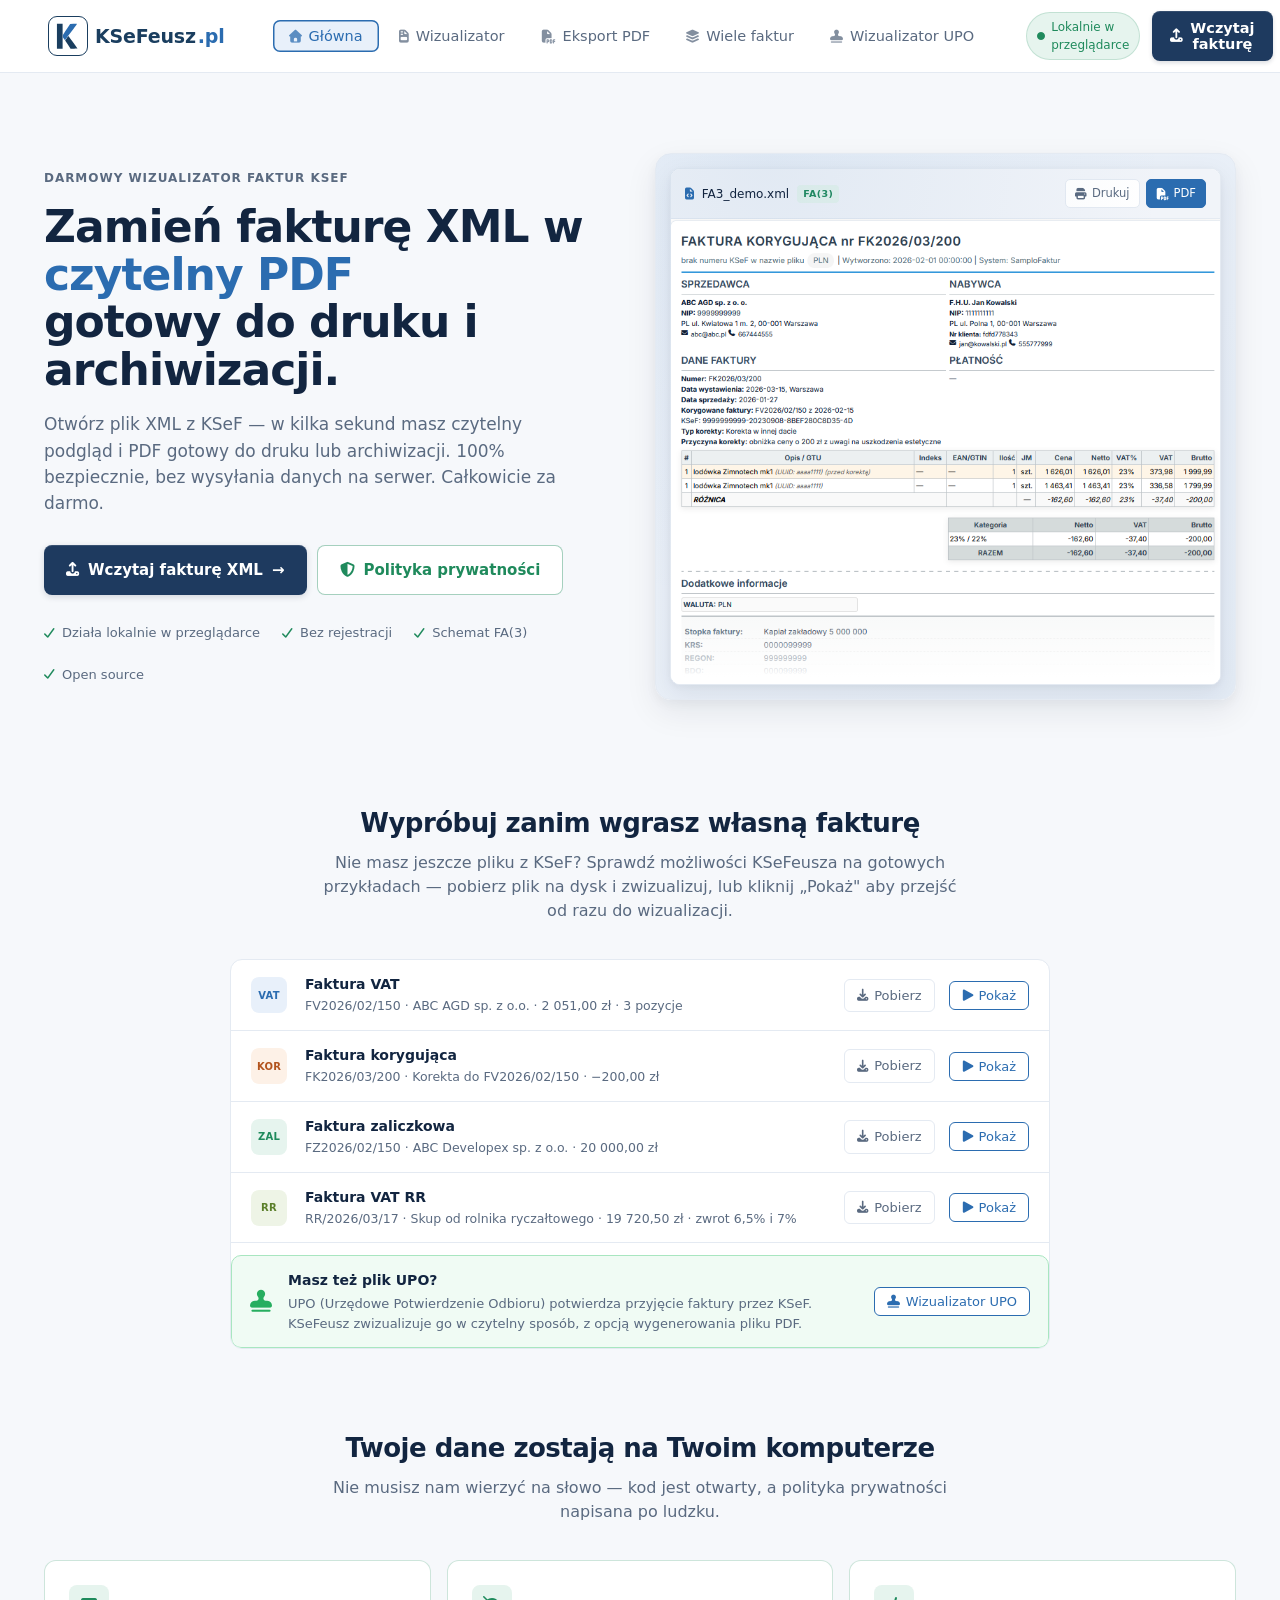
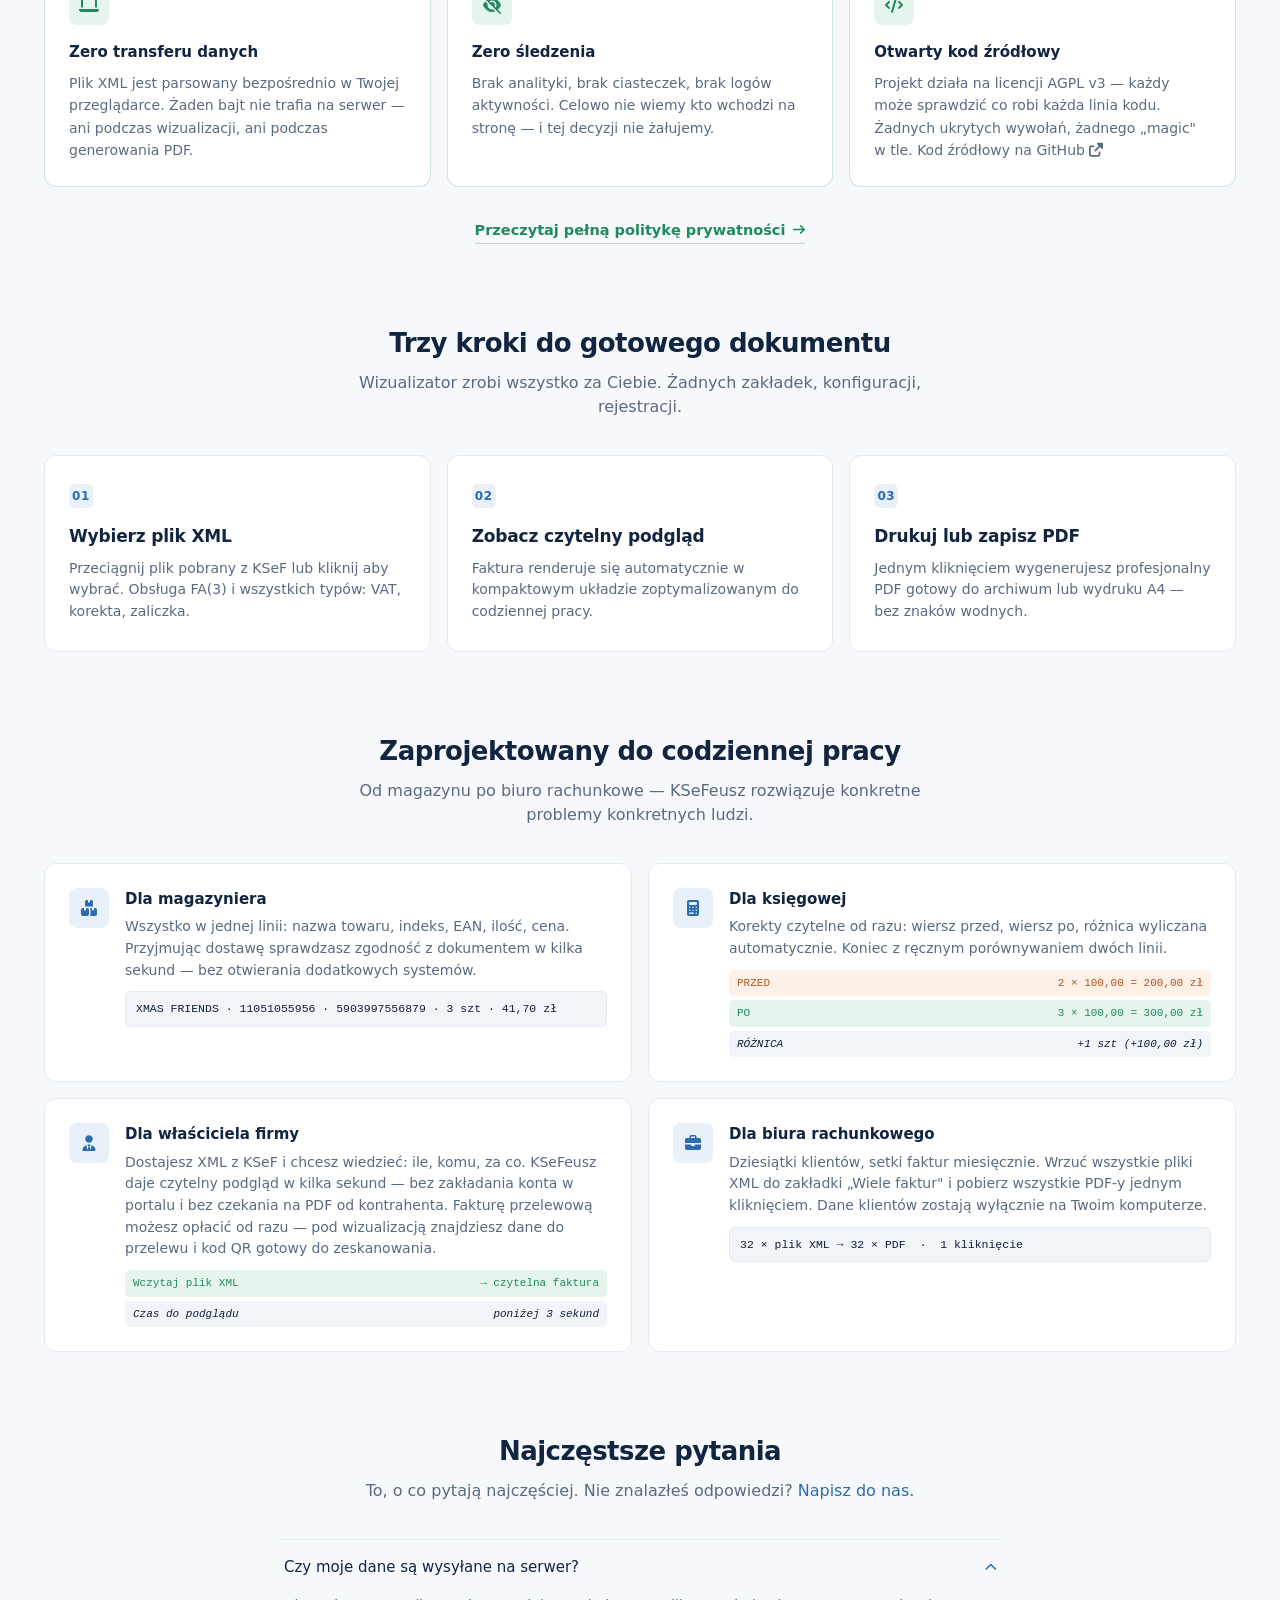
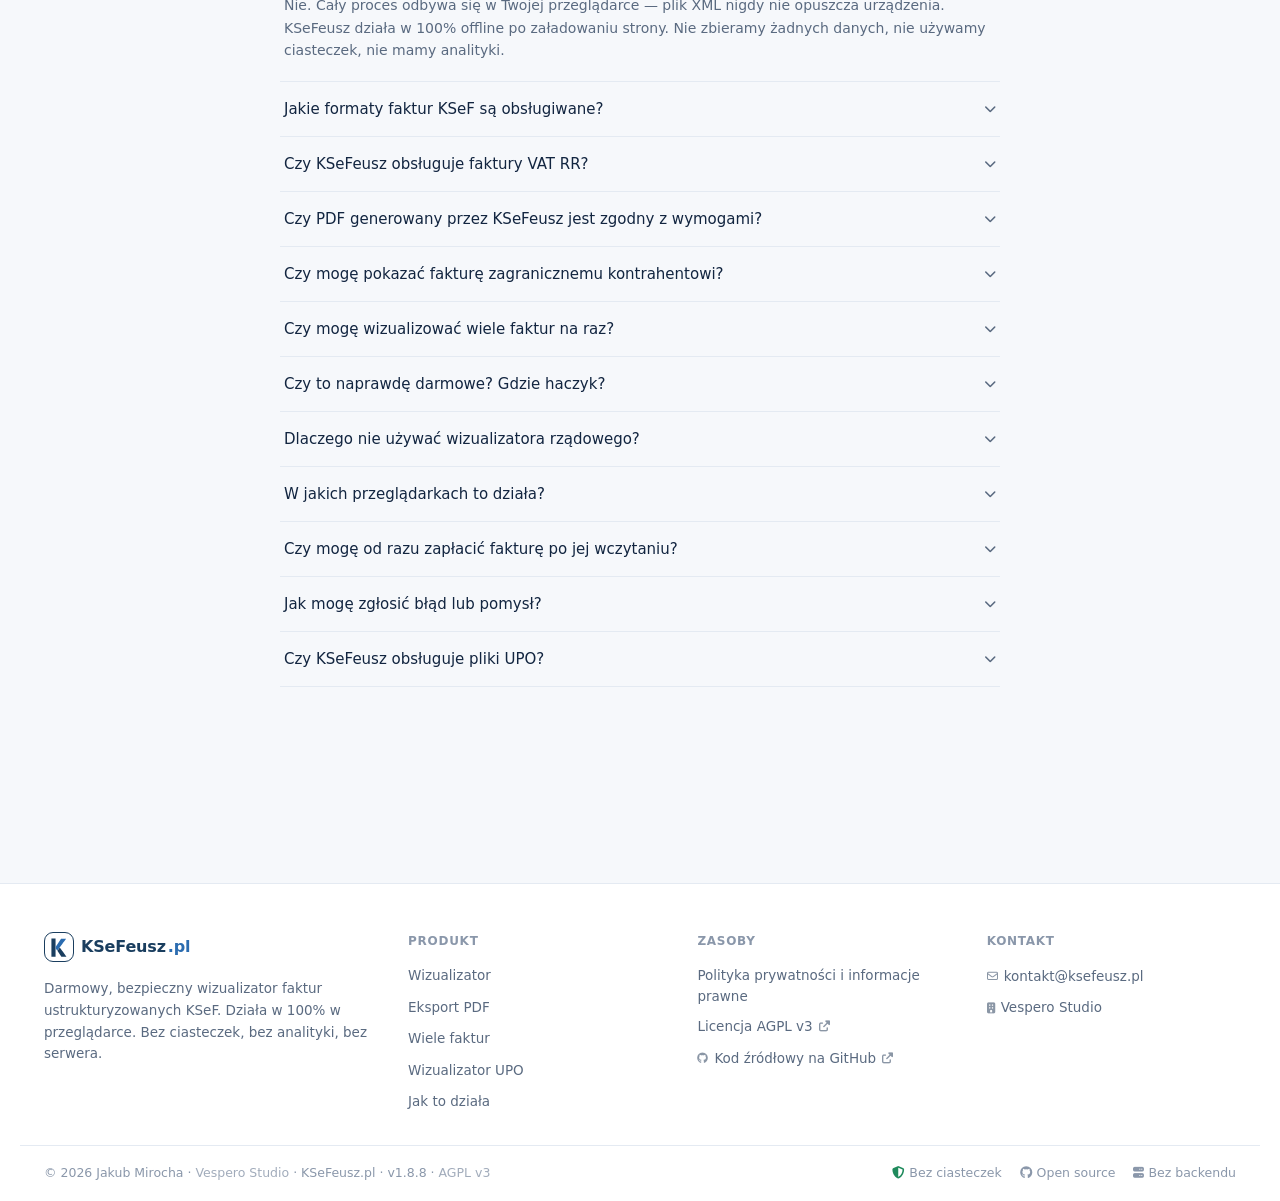
==== index.html @ c0a5ce15 "Wersja 1.9, etap 1 — skrypty z index.html i privacy.html w plikach .js Blok <script> z dołu index.ht" ====
﻿<!DOCTYPE html>
<html lang="pl">
<head>
<meta charset="UTF-8">
<title>KSeFeusz.pl — darmowy wizualizator faktur KSeF</title>
<meta name="description" content="Darmowy wizualizator faktur ustrukturyzowanych KSeF (FA(3) i faktury VAT RR, XML). Wczytaj plik XML — otrzymasz czytelny podgląd faktury i możliwość eksportu do PDF. Działa w przeglądarce, bez rejestracji, bez serwera. Plik XML nie opuszcza Twojego komputera.">
<meta name="keywords" content="KSeF, faktura ustrukturyzowana, wizualizator KSeF, FA(3), XML do PDF, podgląd faktury KSeF, faktura korygująca, darmowy, online, bez rejestracji">
<meta name="viewport" content="width=device-width, initial-scale=1.0">
<link rel="canonical" href="https://ksefeusz.pl/">
<link rel="icon" type="image/png" href="favicon_new.png">

<!-- Open Graph / Social Media -->
<meta property="og:type" content="website">
<meta property="og:url" content="https://ksefeusz.pl/">
<meta property="og:title" content="KSeFeusz.pl — darmowy wizualizator faktur KSeF">
<meta property="og:description" content="Darmowy wizualizator faktur ustrukturyzowanych KSeF (FA(3), XML). Podgląd faktury i eksport do PDF — lokalnie w przeglądarce, bez rejestracji, bez serwera.">
<meta property="og:image" content="https://ksefeusz.pl/assets/preview.png">
<meta property="og:locale" content="pl_PL">
<meta name="twitter:card" content="summary_large_image">
<meta name="twitter:title" content="KSeFeusz.pl — darmowy wizualizator faktur KSeF">
<meta name="twitter:description" content="Darmowy wizualizator faktur ustrukturyzowanych KSeF (FA(3), XML). Podgląd faktury i eksport do PDF — lokalnie w przeglądarce, bez rejestracji, bez serwera.">
<meta name="twitter:image" content="https://ksefeusz.pl/assets/preview.png">

<link rel="stylesheet" href="css/lib/font-awesome.min.css">
<link rel="stylesheet" href="css/style.css?v=1.8.8">
<link rel="stylesheet" href="css/invoice.css?v=1.8.8">


<!-- Małe biblioteki potrzebne od razu -->
<script src="js/lib/qrcode.min.js"></script>
<script src="js/lib/crypto-js.min.js"></script>
</head>

<body>

<!-- ===== NAV ===== -->
<header class="nav">
  <div class="nav-inner">
    <a href="#" class="brand" onclick="event.preventDefault();switchTab('info')" >
      <div class="brand-logo">
        <svg width="26" height="28" viewBox="0 0 188 201">
          <g transform="translate(0,201) scale(0.1,-0.1)">
            <path fill="#1A3E5F" d="M140 990 l0 -900 205 0 205 0 0 900 0 900 -205 0 -205 0 0 -900z"/>
            <path fill="#2B6CB0" d="M1335 1882 l-240 -3 -217 -327 c-340 -513 -308 -456 -308 -556 l0 -85 72 -106 c57 -85 73 -104 83 -93 7 7 66 85 131 172 66 88 135 180 154 206 320 425 581 783 574 788 -5 4 -117 6 -249 4z"/>
            <path fill="#1A3E5F" d="M849 839 l-117 -160 197 -294 196 -294 253 -1 c138 0 252 2 252 4 0 8 -650 901 -658 903 -4 1 -59 -70 -123 -158z"/>
          </g>
        </svg>
      </div>
      <span class="brand-name"><b style="color:#1A3E5F">KSeFeusz</b><b style="color:#2B6CB0">.pl</b></span>
    </a>
    <nav class="nav-links">
      <button class="tab nav-link active" data-tab="info" onclick="switchTab('info')">
        <i class="fas fa-home"></i> Główna
      </button>
      <button class="tab nav-link" data-tab="faktura" onclick="switchTab('faktura')">
        <i class="fas fa-file-invoice"></i> Wizualizator
      </button>
      <button class="tab nav-link" data-tab="pdf" onclick="switchTab('pdf')">
        <i class="fas fa-file-pdf"></i> Eksport PDF
      </button>
      <button class="tab nav-link" data-tab="batch" onclick="switchTab('batch')">
        <i class="fas fa-layer-group"></i> Wiele faktur
      </button>
      <button class="tab nav-link" data-tab="upo" onclick="switchTab('upo')">
        <i class="fas fa-stamp"></i> Wizualizator UPO
      </button>
    </nav>
    <div class="nav-right">
      <span class="nav-pill" title="Dane nie opuszczają przeglądarki">
        <i class="fas fa-circle"></i>
        Lokalnie w przeglądarce
      </span>
      <button class="btn-primary" onclick="switchTab('faktura')">
        <i class="fas fa-upload"></i>
        Wczytaj fakturę
      </button>
      <button class="hamburger" id="hamburger" onclick="toggleHamburger()" aria-label="Menu" aria-expanded="false" aria-controls="navMobile">
        <span></span><span></span><span></span>
      </button>
    </div>
  </div>
  <div class="nav-mobile" id="navMobile" role="navigation" aria-label="Nawigacja mobilna">
    <button type="button" class="nav-mobile-item" data-tab="info" onclick="switchTab('info');closeHamburger()">
      <i class="fas fa-home"></i> Główna
    </button>
    <button type="button" class="nav-mobile-item" data-tab="pdf" onclick="switchTab('pdf');closeHamburger()">
      <i class="fas fa-file-pdf"></i> Eksport PDF
      <span class="nav-mobile-badge">MOBILE</span>
    </button>
    <button type="button" class="nav-mobile-item" data-tab="faktura" onclick="switchTab('faktura');closeHamburger()">
      <i class="fas fa-file-invoice"></i> Wizualizator HTML
    </button>
    <button type="button" class="nav-mobile-item" data-tab="batch" onclick="switchTab('batch');closeHamburger()">
      <i class="fas fa-layer-group"></i> Wiele faktur
    </button>
    <button type="button" class="nav-mobile-item" data-tab="upo" onclick="switchTab('upo');closeHamburger()">
      <i class="fas fa-stamp"></i> Wizualizator UPO
    </button>
    <div class="nav-mobile-sep"></div>
    <div class="nav-mobile-cta">
      <button type="button" class="btn-primary" onclick="switchTab('faktura');closeHamburger()">
        <i class="fas fa-upload"></i> Wczytaj fakturę
      </button>
    </div>
  </div>
</header>


<!-- ===== PANEL: GŁÓWNA ===== -->
<div id="panel-info" class="panel active">

  <!-- HERO -->
  <section class="hero">
    <div>
      <div class="eyebrow">Darmowy wizualizator faktur KSeF</div>
      <h1>Zamień fakturę XML w <br><span class="accent-word">czytelny PDF</span><br>gotowy do druku i archiwizacji.</h1>
      <p class="hero-lede">Otwórz plik XML z KSeF — w kilka sekund masz czytelny podgląd i PDF gotowy do druku lub archiwizacji. 100% bezpiecznie, bez wysyłania danych na serwer. Całkowicie za darmo.</p>
      <div class="hero-ctas">
        <button class="btn-hero-primary hero-btn-desktop" onclick="switchTab('faktura')">
          <i class="fas fa-upload"></i>
          Wczytaj fakturę XML
          <span class="arrow">→</span>
        </button>
        <button class="btn-hero-primary hero-btn-mobile" onclick="switchTab('pdf')">
          <i class="fas fa-file-pdf"></i>
          Generuj PDF z faktury
          <span class="arrow">→</span>
        </button>
        <a href="privacy.html" class="btn-hero-secondary privacy">
          <i class="fas fa-shield-alt"></i>
          Polityka prywatności
        </a>
      </div>
      <div class="trust-row">
        <span><i class="fas fa-check"></i> Działa lokalnie w przeglądarce</span>
        <span><i class="fas fa-check"></i> Bez rejestracji</span>
        <span><i class="fas fa-check"></i> Schemat FA(3)</span>
        <span><i class="fas fa-check"></i> Open source</span>
      </div>
    </div>

    <div class="hero-mockup">
      <div class="tool-preview">
        <div class="tool-preview-head">
          <div class="tool-preview-file">
            <i class="fas fa-file-code" style="color:var(--accent)"></i>
            <span>FA3_demo.xml</span>
            <span class="tool-preview-pill">FA(3)</span>
          </div>
          <div class="tool-preview-actions">
            <span class="tool-preview-btn"><i class="fas fa-print"></i> Drukuj</span>
            <span class="tool-preview-btn primary"><i class="fas fa-file-pdf"></i> PDF</span>
          </div>
        </div>
        <div class="tool-preview-frame-wrap">
          <img src="assets/preview.png" alt="Przykładowa faktura KSeF wyrenderowana przez KSeFeusz" class="tool-preview-img">
          <div class="tool-preview-fade"></div>
        </div>
      </div>
    </div>
  </section>

  <!-- Sekcje strony głównej -->
  <main class="main" style="padding-top: 0;">

    <!-- Przykłady -->
    <div class="page-section page-section-sm">
      <h2 class="section-title">Wypróbuj zanim wgrasz własną fakturę</h2>
      <p class="section-desc">Nie masz jeszcze pliku z KSeF? Sprawdź możliwości KSeFeusza na gotowych przykładach — pobierz plik na dysk i zwizualizuj, lub kliknij „Pokaż" aby przejść od razu do wizualizacji.</p>
    </div>
    <div class="samples-block">
      <div class="sample-row">
        <div class="sample-badge vat">VAT</div>
        <div class="sample-row-info">
          <h5>Faktura VAT</h5>
          <p>FV2026/02/150 · ABC AGD sp. z o.o. · 2 051,00 zł · 3 pozycje</p>
        </div>
        <a href="samples/FA3_faktura_vat.xml" download class="sample-row-btn ghost"><i class="fas fa-download"></i> Pobierz</a>
        <button class="sample-row-btn primary" onclick="loadSampleFile('samples/FA3_faktura_vat.xml', 'FA3_faktura_vat')"><i class="fas fa-play"></i> Pokaż</button>
      </div>
      <div class="sample-row">
        <div class="sample-badge kor">KOR</div>
        <div class="sample-row-info">
          <h5>Faktura korygująca</h5>
          <p>FK2026/03/200 · Korekta do FV2026/02/150 · −200,00 zł</p>
        </div>
        <a href="samples/FA3_faktura_korekta.xml" download class="sample-row-btn ghost"><i class="fas fa-download"></i> Pobierz</a>
        <button class="sample-row-btn primary" onclick="loadSampleFile('samples/FA3_faktura_korekta.xml', 'FA3_faktura_korekta')"><i class="fas fa-play"></i> Pokaż</button>
      </div>
      <div class="sample-row">
        <div class="sample-badge zal">ZAL</div>
        <div class="sample-row-info">
          <h5>Faktura zaliczkowa</h5>
          <p>FZ2026/02/150 · ABC Developex sp. z o.o. · 20 000,00 zł</p>
        </div>
        <a href="samples/FA3_faktura_zaliczkowa.xml" download class="sample-row-btn ghost"><i class="fas fa-download"></i> Pobierz</a>
        <button class="sample-row-btn primary" onclick="loadSampleFile('samples/FA3_faktura_zaliczkowa.xml', 'FA3_faktura_zaliczkowa')"><i class="fas fa-play"></i> Pokaż</button>
      </div>
      <div class="sample-row">
        <div class="sample-badge rr">RR</div>
        <div class="sample-row-info">
          <h5>Faktura VAT RR</h5>
          <p>RR/2026/03/17 · Skup od rolnika ryczałtowego · 19 720,50 zł · zwrot 6,5% i 7%</p>
        </div>
        <a href="samples/FA_RR_przyklad.xml" download class="sample-row-btn ghost"><i class="fas fa-download"></i> Pobierz</a>
        <button class="sample-row-btn primary" onclick="loadSampleFile('samples/FA_RR_przyklad.xml', 'FA_RR_przyklad')"><i class="fas fa-play"></i> Pokaż</button>
      </div>
      <div class="samples-upo-promo">
        <div class="samples-upo-icon"><i class="fas fa-stamp"></i></div>
        <div class="samples-upo-text">
          <h5>Masz też plik UPO?</h5>
          <p>UPO (Urzędowe Potwierdzenie Odbioru) potwierdza przyjęcie faktury przez KSeF. KSeFeusz zwizualizuje go w czytelny sposób, z opcją wygenerowania pliku PDF.</p>
        </div>
        <button class="sample-row-btn primary" onclick="switchTab('upo')"><i class="fas fa-stamp"></i> Wizualizator UPO</button>
      </div>
    </div>

    <!-- Bezpieczeństwo i prywatność -->
    <div class="page-section">
      <h2 class="section-title">Twoje dane zostają na Twoim komputerze</h2>
      <p class="section-desc">Nie musisz nam wierzyć na słowo — kod jest otwarty, a polityka prywatności napisana po ludzku.</p>
      <div class="privacy-grid">
        <div class="privacy-card">
          <div class="privacy-card-icon"><i class="fas fa-laptop"></i></div>
          <h4>Zero transferu danych</h4>
          <p>Plik XML jest parsowany bezpośrednio w Twojej przeglądarce. Żaden bajt nie trafia na serwer — ani podczas wizualizacji, ani podczas generowania PDF.</p>
        </div>
        <div class="privacy-card">
          <div class="privacy-card-icon"><i class="fas fa-eye-slash"></i></div>
          <h4>Zero śledzenia</h4>
          <p>Brak analityki, brak ciasteczek, brak logów aktywności. Celowo nie wiemy kto wchodzi na stronę — i tej decyzji nie żałujemy.</p>
        </div>
        <div class="privacy-card">
          <div class="privacy-card-icon"><i class="fas fa-code"></i></div>
          <h4>Otwarty kod źródłowy</h4>
          <p>Projekt działa na licencji AGPL v3 — każdy może sprawdzić co robi każda linia kodu. Żadnych ukrytych wywołań, żadnego „magic" w tle. <a href="https://github.com/jakubmirocha-cpu/ksefeusz.pl" target="_blank" rel="noopener">Kod źródłowy na GitHub <i class="fas fa-external-link-alt"></i></a></p>
        </div>
      </div>
      <div class="privacy-cta">
        <a href="privacy.html">Przeczytaj pełną politykę prywatności <i class="fas fa-arrow-right"></i></a>
      </div>
    </div>

    <!-- Jak to działa -->
    <div class="page-section" id="sekcja-jak">
      <h2 class="section-title">Trzy kroki do gotowego dokumentu</h2>
      <p class="section-desc">Wizualizator zrobi wszystko za Ciebie. Żadnych zakładek, konfiguracji, rejestracji.</p>
      <div class="how-grid">
        <div class="how-card">
          <div class="how-step"><span class="how-step-num">01</span></div>
          <h4>Wybierz plik XML</h4>
          <p>Przeciągnij plik pobrany z KSeF lub kliknij aby wybrać. Obsługa FA(3) i wszystkich typów: VAT, korekta, zaliczka.</p>
        </div>
        <div class="how-card">
          <div class="how-step"><span class="how-step-num">02</span></div>
          <h4>Zobacz czytelny podgląd</h4>
          <p>Faktura renderuje się automatycznie w kompaktowym układzie zoptymalizowanym do codziennej pracy.</p>
        </div>
        <div class="how-card">
          <div class="how-step"><span class="how-step-num">03</span></div>
          <h4>Drukuj lub zapisz PDF</h4>
          <p>Jednym kliknięciem wygenerujesz profesjonalny PDF gotowy do archiwum lub wydruku A4 — bez znaków wodnych.</p>
        </div>
      </div>
    </div>

    <!-- Dla kogo -->
    <div class="page-section">
      <h2 class="section-title">Zaprojektowany do codziennej pracy</h2>
      <p class="section-desc">Od magazynu po biuro rachunkowe — KSeFeusz rozwiązuje konkretne problemy konkretnych ludzi.</p>
      <div class="benefits-grid">
        <div class="benefit-card">
          <div class="benefit-card-icon"><i class="fas fa-boxes"></i></div>
          <div>
            <h4>Dla magazyniera</h4>
            <p>Wszystko w jednej linii: nazwa towaru, indeks, EAN, ilość, cena. Przyjmując dostawę sprawdzasz zgodność z dokumentem w kilka sekund — bez otwierania dodatkowych systemów.</p>
            <div class="benefit-sample">XMAS FRIENDS · 11051055956 · 5903997556879 · 3 szt · 41,70 zł</div>
          </div>
        </div>
        <div class="benefit-card">
          <div class="benefit-card-icon"><i class="fas fa-calculator"></i></div>
          <div>
            <h4>Dla księgowej</h4>
            <p>Korekty czytelne od razu: wiersz przed, wiersz po, różnica wyliczana automatycznie. Koniec z ręcznym porównywaniem dwóch linii.</p>
            <div class="benefit-rows">
              <div class="benefit-row before"><span>PRZED</span><span>2 × 100,00 = 200,00 zł</span></div>
              <div class="benefit-row after"><span>PO</span><span>3 × 100,00 = 300,00 zł</span></div>
              <div class="benefit-row diff"><span>RÓŻNICA</span><span>+1 szt (+100,00 zł)</span></div>
            </div>
          </div>
        </div>
        <div class="benefit-card">
          <div class="benefit-card-icon"><i class="fas fa-user-tie"></i></div>
          <div>
            <h4>Dla właściciela firmy</h4>
            <p>Dostajesz XML z KSeF i chcesz wiedzieć: ile, komu, za co. KSeFeusz daje czytelny podgląd w kilka sekund — bez zakładania konta w portalu i bez czekania na PDF od kontrahenta. Fakturę przelewową możesz opłacić od razu — pod wizualizacją znajdziesz dane do przelewu i kod QR gotowy do zeskanowania.</p>
            <div class="benefit-rows">
              <div class="benefit-row after"><span>Wczytaj plik XML</span><span>→ czytelna faktura</span></div>
              <div class="benefit-row diff"><span>Czas do podglądu</span><span>poniżej 3 sekund</span></div>
            </div>
          </div>
        </div>
        <div class="benefit-card">
          <div class="benefit-card-icon"><i class="fas fa-briefcase"></i></div>
          <div>
            <h4>Dla biura rachunkowego</h4>
            <p>Dziesiątki klientów, setki faktur miesięcznie. Wrzuć wszystkie pliki XML do zakładki „Wiele faktur" i pobierz wszystkie PDF-y jednym kliknięciem. Dane klientów zostają wyłącznie na Twoim komputerze.</p>
            <div class="benefit-sample">32 × plik XML → 32 × PDF &nbsp;·&nbsp; 1 kliknięcie</div>
          </div>
        </div>
      </div>
    </div>

    <!-- FAQ -->
    <div class="page-section" id="sekcja-faq">
      <h2 class="section-title">Najczęstsze pytania</h2>
      <p class="section-desc">To, o co pytają najczęściej. Nie znalazłeś odpowiedzi? <a href="mailto:kontakt@ksefeusz.pl" class="faq-contact-link">Napisz do nas.</a></p>
      <div class="faq-wrap">
        <div class="faq-item open">
          <button class="faq-q" onclick="toggleFaq(this)">
            <span>Czy moje dane są wysyłane na serwer?</span>
            <i class="fas fa-chevron-down faq-chev"></i>
          </button>
          <div class="faq-a">Nie. Cały proces odbywa się w Twojej przeglądarce — plik XML nigdy nie opuszcza urządzenia. KSeFeusz działa w 100% offline po załadowaniu strony. Nie zbieramy żadnych danych, nie używamy ciasteczek, nie mamy analityki.</div>
        </div>
        <div class="faq-item">
          <button class="faq-q" onclick="toggleFaq(this)">
            <span>Jakie formaty faktur KSeF są obsługiwane?</span>
            <i class="fas fa-chevron-down faq-chev"></i>
          </button>
          <div class="faq-a">Obsługujemy schemat FA(3) — aktualny wzór Ministerstwa Finansów — oraz FA_RR(1), czyli faktury VAT RR wystawiane rolnikom ryczałtowym. W FA(3) renderujemy wszystkie typy faktur: VAT, korygujące, zaliczkowe, końcowe, faktury do paragonu; faktury z załącznikami również. Typ dokumentu rozpoznajemy automatycznie po wczytaniu pliku — nie trzeba nic wybierać. Osobna zakładka obsługuje pliki UPO.</div>
        </div>
        <div class="faq-item">
          <button class="faq-q" onclick="toggleFaq(this)">
            <span>Czy KSeFeusz obsługuje faktury VAT RR?</span>
            <i class="fas fa-chevron-down faq-chev"></i>
          </button>
          <div class="faq-a">Tak. Faktura VAT RR dokumentuje skup produktów rolnych lub usług rolniczych od rolnika ryczałtowego. W odróżnieniu od zwykłej faktury wystawia ją <strong>nabywca</strong>, a nie sprzedawca — tak nakazuje art. 116 ustawy o VAT. Dlatego opis nagłówków jest zmieniony na następujący: „Sprzedawca (rolnik ryczałtowy)” i „Nabywca (wystawca faktury)”. Zryczałtowany zwrot podatku — w skrócie ZZP, 6,5% albo 7% — pokazujemy osobno przy każdej pozycji. Dane do przelewu prowadzą na rachunek rolnika, bo to on dostaje pieniądze. Faktury VAT RR wizualizujemy tylko po polsku.</div>
        </div>
        <div class="faq-item">
          <button class="faq-q" onclick="toggleFaq(this)">
            <span>Czy PDF generowany przez KSeFeusz jest zgodny z wymogami?</span>
            <i class="fas fa-chevron-down faq-chev"></i>
          </button>
          <div class="faq-a">PDF zawiera te same dane co oryginalny plik XML: dane sprzedawcy i nabywcy, numer faktury, daty, pozycje, podsumowanie VAT, numer KSeF, kod QR weryfikacyjny. Może służyć do podglądu i archiwizacji, jednak oficjalnym dokumentem w systemie KSeF pozostaje plik XML.</div>
        </div>
        <div class="faq-item">
          <button class="faq-q" onclick="toggleFaq(this)">
            <span>Czy mogę pokazać fakturę zagranicznemu kontrahentowi?</span>
            <i class="fas fa-chevron-down faq-chev"></i>
          </button>
          <div class="faq-a">Tak. Po wczytaniu faktury wybierz język w belce nad podglądem — do wyboru polski, angielski, niemiecki, francuski i ukraiński. Zmiana działa jednocześnie na podglądzie i na generowanym PDF-ie. Tłumaczeniu podlegają jedynie statyczne elementy szablonu dokumentu (etykiety, nagłówki sekcji, nazwy kolumn). Treść merytoryczna faktury — nazwy towarów i usług, adresy, opisy, przyczyna korekty — pozostaje w języku oryginalnym, bo to dane wystawcy, których wizualizator nie zmienia. Kwoty i daty również zachowują format z pliku XML.</div>
        </div>
        <div class="faq-item">
          <button class="faq-q" onclick="toggleFaq(this)">
            <span>Czy mogę wizualizować wiele faktur na raz?</span>
            <i class="fas fa-chevron-down faq-chev"></i>
          </button>
          <div class="faq-a">Tak. W zakładce „Wiele faktur" wrzucasz dowolną liczbę plików XML i generujesz wszystkie PDF-y jednym kliknięciem — także tutaj nic nie jest wysyłane na zewnątrz.</div>
        </div>
        <div class="faq-item">
          <button class="faq-q" onclick="toggleFaq(this)">
            <span>Czy to naprawdę darmowe? Gdzie haczyk?</span>
            <i class="fas fa-chevron-down faq-chev"></i>
          </button>
          <div class="faq-a">Nie ma haczyka. Projekt jest open source (licencja AGPL v3), rozwijany jako narzędzie pomocnicze. Nie wymagamy konta, nie mamy wersji płatnej, nie sprzedajemy danych (bo ich nie mamy).</div>
        </div>
        <div class="faq-item">
          <button class="faq-q" onclick="toggleFaq(this)">
            <span>Dlaczego nie używać wizualizatora rządowego?</span>
            <i class="fas fa-chevron-down faq-chev"></i>
          </button>
          <div class="faq-a">Możesz używać. KSeFeusz powstał, bo rządowy wzorzec jest rozwlekły przy większej liczbie pozycji i słabo drukuje się na A4. Stworzyliśmy własny, kompaktowy układ zoptymalizowany pod codzienną pracę.</div>
        </div>
        <div class="faq-item">
          <button class="faq-q" onclick="toggleFaq(this)">
            <span>W jakich przeglądarkach to działa?</span>
            <i class="fas fa-chevron-down faq-chev"></i>
          </button>
          <div class="faq-a">We wszystkich nowoczesnych przeglądarkach: Chrome, Firefox, Edge, Safari, Opera. Zalecamy aktualną wersję. Nie działamy na Internet Explorer — ale jeśli nadal z niego korzystasz, mamy nadzieję, że to przejściowy stan.</div>
        </div>
        <div class="faq-item">
          <button class="faq-q" onclick="toggleFaq(this)">
            <span>Czy mogę od razu zapłacić fakturę po jej wczytaniu?</span>
            <i class="fas fa-chevron-down faq-chev"></i>
          </button>
          <div class="faq-a">Tak. Dla faktur przelewowych pod wizualizacją pojawia się przycisk <strong>„Pokaż dane do przelewu"</strong>. Po kliknięciu rozwijają się gotowe dane: odbiorca, adres, NIP, numer rachunku, kwota i tytuł — każde pole z przyciskiem „Kopiuj". Obok wyświetla się kod QR zgodny ze standardem ZBP, który większość aplikacji bankowych odczytuje bezpośrednio (wystarczy zeskanować telefon).<br><br>Pod numerem rachunku znajdziesz też przycisk <strong>„Sprawdź białą listę"</strong> — weryfikuje on w czasie rzeczywistym, czy konto widnieje w rejestrze czynnych podatników VAT Ministerstwa Finansów. To szczególnie ważne przy płatnościach powyżej 15 000 zł: przelew na konto spoza białej listy może pozbawić Cię prawa do odliczenia VAT. Sekcja nie pojawi się gdy faktura jest już oznaczona jako opłacona lub kwota jest ujemna (korekty).</div>
        </div>
        <div class="faq-item">
          <button class="faq-q" onclick="toggleFaq(this)">
            <span>Jak mogę zgłosić błąd lub pomysł?</span>
            <i class="fas fa-chevron-down faq-chev"></i>
          </button>
          <div class="faq-a">Napisz na <a href="mailto:kontakt@ksefeusz.pl" class="faq-contact-link">kontakt@ksefeusz.pl</a>. Każdy e-mail czytamy osobiście. Wiele funkcji pojawiło się w aplikacji dzięki sugestiom użytkowników.</div>
        </div>
        <div class="faq-item">
          <button class="faq-q" onclick="toggleFaq(this)">
            <span>Czy KSeFeusz obsługuje pliki UPO?</span>
            <i class="fas fa-chevron-down faq-chev"></i>
          </button>
          <div class="faq-a">Tak. W zakładce „Wizualizator UPO" wczytasz plik XML z Urzędowym Potwierdzeniem Odbioru z systemu KSeF. Zobaczysz czytelny podgląd z listą potwierdzonych faktur — numerami KSeF, hashami i datami przesłania — oraz wygenerujesz PDF. Działa lokalnie w przeglądarce, bez wysyłania pliku na serwer.</div>
        </div>
      </div>
    </div>

  </main>
</div><!-- /panel-info -->


<!-- ===== PANEL: WIZUALIZATOR ===== -->
<div id="panel-faktura" class="panel">
  <main class="main">
    <div class="work-header">
      <div class="work-title-col">
        <div class="work-title">
          <span class="wt-icon"><i class="fas fa-file-invoice"></i></span>
          Wizualizator faktur
        </div>
        <div class="work-subtitle">Wczytaj plik XML aby zobaczyć czytelny podgląd i wygenerować PDF</div>
      </div>
    </div>

    <!-- Baner dla urządzeń mobilnych -->
    <div class="mobile-pdf-notice">
      <span class="mpn-icon"><i class="fas fa-mobile-alt"></i></span>
      <div class="mpn-text">Na urządzeniu mobilnym najwygodniej jest używać <strong>Eksportu PDF</strong> — plik PDF pobiera się automatycznie po wczytaniu faktury.</div>
      <button class="action-btn primary mpn-btn" onclick="switchTab('pdf')"><i class="fas fa-file-pdf"></i> Eksport PDF</button>
    </div>

    <!-- Obszar wgrywania pliku -->
    <div class="upload-area" onclick="document.getElementById('fileInput').click()">
      <i class="fas fa-folder-open" style="color:var(--accent);"></i>
      <h3>Wybierz plik faktury XML</h3>
      <p>Przeciągnij plik z KSeF lub kliknij aby wybrać</p>
      <p class="upload-hint">Plik XML pobierzesz z portalu <a href="https://www.podatki.gov.pl/ksef/" target="_blank" rel="noopener" onclick="event.stopPropagation()">podatki.gov.pl</a> → KSeF → Pobierz fakturę</p>
      <button class="upload-pill-btn" onclick="event.stopPropagation();document.getElementById('fileInput').click()">
        <i class="fas fa-upload"></i> Wybierz plik
      </button>
      <input type="file" id="fileInput" accept=".xml" style="display:none;">
    </div>

    <!-- Informacja o pliku (filebar) — ukryta domyślnie -->
    <div id="fileInfo" class="filebar" style="display:none;">
      <div class="filebar-name">
        <i class="fas fa-file-invoice" style="color:var(--accent)"></i>
        <span class="pill">FA(3)</span>
        <code id="currentFile"></code>
      </div>
      <div class="filebar-actions">

        <label class="view-toggle-label toggle-row" style="cursor:pointer;gap:8px;">
          <input type="checkbox" id="viewToggle" onchange="toggleViewMode(this.checked)" style="display:none;">
          <span class="view-toggle-track"><span class="view-toggle-thumb"></span></span>
          <span style="font-size:13px;color:var(--text);">Wszystkie sekcje</span>
        </label>
        <span class="view-toggle-info" tabindex="0">
          <i class="fas fa-info-circle" style="color:var(--text-faint);font-size:14px;"></i>
          <span class="view-toggle-tooltip">
            <strong>Widok uproszczony (domyślny)</strong><br>
            Ukrywa sekcje opcjonalne, które nie zawierają istotnych danych:<br>
            JST / GV gdy "nie", Adnotacje gdy wszystkie "nie",<br>
            Nowe środki transportu gdy "nie dotyczy",<br>
            Transakcja łańcuchowa gdy "nie".<br><br>
            Jeśli sekcja zawiera dane — zawsze jest widoczna.
          </span>
        </span>

        <span id="rowDetailsToggleGroup" style="display:none;align-items:center;gap:8px;">
          <label class="view-toggle-label toggle-row" style="cursor:pointer;gap:8px;">
            <input type="checkbox" id="rowDetailsToggle" onchange="toggleRowDetails(!this.checked)" style="display:none;">
            <span class="view-toggle-track"><span class="view-toggle-thumb"></span></span>
            <span style="font-size:13px;color:var(--text);">Ukryj dodatkowe info</span>
          </label>
          <span class="view-toggle-info" tabindex="0">
            <i class="fas fa-info-circle" style="color:var(--text-faint);font-size:14px;"></i>
            <span class="view-toggle-tooltip">
              <strong>Dodatkowe informacje dla wierszy</strong><br>
              Niektóre faktury zawierają rozbudowane dane przypisane do poszczególnych pozycji — np. kody projektów, opisy, daty.<br><br>
              Włącz przełącznik (świeci na niebiesko), aby ukryć tę sekcję i zmniejszyć objętość wydruku.
            </span>
          </span>
        </span>

        <span class="lang-group">
          <label for="invoiceLang" class="lang-label"><i class="fas fa-language"></i></label>
          <select id="invoiceLang" class="lang-select" onchange="changeInvoiceLang(this.value)" title="Język wizualizacji faktury">
            <option value="pl" selected>Polski</option>
            <option value="en">English</option>
            <option value="de">Deutsch</option>
            <option value="fr">Français</option>
            <option value="uk">Українська</option>
          </select>
          <span class="view-toggle-info" tabindex="0">
            <i class="fas fa-info-circle" style="color:var(--text-faint);font-size:14px;"></i>
            <span class="view-toggle-tooltip">
              <strong>Język wizualizacji</strong><br>
              Zmienia język podglądu na ekranie <strong>oraz</strong> generowanego PDF-a<br>
              — przydatne, gdy wysyłasz fakturę zagranicznemu kontrahentowi.<br><br>
              Tłumaczeniu podlegają jedynie statyczne elementy szablonu dokumentu (etykiety).<br>
              Treść merytoryczna faktury — nazwy towarów, adresy, opisy, przyczyna korekty —<br>
              pozostaje w języku oryginalnym. Kwoty i daty zachowują format z pliku XML.
            </span>
          </span>
        </span>

        <button class="action-btn" onclick="window.print()">
          <i class="fas fa-print"></i> Drukuj
        </button>
        <button class="action-btn primary" id="pdfBtn">
          <i class="fas fa-file-pdf"></i> PDF
        </button>
        <button class="action-btn danger-ghost" id="newInvoiceBtn" onclick="showUploadArea()" style="display:none;">
          <i class="fas fa-undo-alt"></i> Nowa faktura
        </button>

      </div>
    </div>

    <!-- Kontener na wyrenderowaną fakturę -->
    <div id="pages"></div>
  </main>
</div><!-- /panel-faktura -->


<!-- ===== PANEL: EKSPORT PDF ===== -->
<div id="panel-pdf" class="panel">
  <main class="main">
    <div class="work-header">
      <div class="work-title-col">
        <div class="work-title">
          <span class="wt-icon" style="background:var(--danger-soft);color:var(--danger);">
            <i class="fas fa-file-pdf"></i>
          </span>
          Szybki eksport PDF
        </div>
        <div class="work-subtitle">Wczytaj plik XML — PDF pobierze się automatycznie, bez pośredniego podglądu · Idealny gdy nie potrzebujesz wizualizacji</div>
      </div>
    </div>
    <!-- Język MUSI być wybrany przed wskazaniem pliku — PDF pobiera się natychmiast,
         bez pośredniego podglądu. Stąd osobny pasek nad kaflem, a nie ikonka w rogu. -->
    <div class="lang-bar">
      <i class="fas fa-language lang-bar-icon"></i>
      <label for="invoiceLangPdf" class="lang-bar-text">Język PDF-a:</label>
      <select id="invoiceLangPdf" class="lang-select" onchange="changeInvoiceLang(this.value)">
        <option value="pl" selected>Polski</option>
        <option value="en">English</option>
        <option value="de">Deutsch</option>
        <option value="fr">Français</option>
        <option value="uk">Українська</option>
      </select>
      <span class="lang-bar-hint">Wybierz przed wczytaniem pliku. Tłumaczone są etykiety szablonu — treść faktury zostaje w języku oryginału. Faktury VAT RR generują się zawsze po polsku.</span>
    </div>
    <div id="pdfUploadArea" class="upload-area" onclick="document.getElementById('fileInputPdf').click()">
      <i class="fas fa-file-pdf" style="color:var(--danger);"></i>
      <h3>Wybierz plik faktury</h3>
      <p>PDF zostanie wygenerowany i pobrany automatycznie</p>
      <button class="upload-pill-btn danger" onclick="event.stopPropagation();document.getElementById('fileInputPdf').click()">
        <i class="fas fa-upload"></i> Wybierz plik XML
      </button>
      <input type="file" id="fileInputPdf" accept=".xml" style="display:none;">
    </div>
    <div id="pdfStatus" style="display:none;text-align:center;padding:40px;">
      <p id="pdfStatusMsg" style="font-size:18px;color:var(--brand-ink);"></p>
    </div>
    <div id="pdfSampleReady" style="display:none;text-align:center;padding:40px 20px;">
      <i class="fas fa-file-invoice" style="font-size:44px;color:var(--accent);display:block;margin-bottom:18px;"></i>
      <p style="font-size:18px;font-weight:600;color:var(--brand-ink);margin-bottom:6px;">Faktura załadowana</p>
      <p id="pdfSampleFileName" style="font-size:13px;color:var(--text-muted);margin-bottom:28px;"></p>
      <button type="button" class="btn-hero-primary" onclick="downloadSamplePdf()" style="font-size:15px;padding:13px 26px;">
        <i class="fas fa-file-pdf"></i>
        Pobierz PDF
        <span class="arrow">→</span>
      </button>
    </div>
  </main>
</div><!-- /panel-pdf -->


<!-- ===== PANEL: WIELE FAKTUR ===== -->
<div id="panel-batch" class="panel">
  <main class="main">
    <div class="work-header">
      <div class="work-title-col">
        <div class="work-title">
          <span class="wt-icon"><i class="fas fa-layer-group"></i></span>
          Wiele faktur
        </div>
        <div class="work-subtitle">Wczytaj wiele plików XML i wygeneruj wszystkie PDF-y naraz</div>
      </div>
    </div>
    <!-- Język dotyczy wszystkich PDF-ów wygenerowanych z kolejki -->
    <div class="lang-bar">
      <i class="fas fa-language lang-bar-icon"></i>
      <label for="invoiceLangBatch" class="lang-bar-text">Język PDF-ów:</label>
      <select id="invoiceLangBatch" class="lang-select" onchange="changeInvoiceLang(this.value)">
        <option value="pl" selected>Polski</option>
        <option value="en">English</option>
        <option value="de">Deutsch</option>
        <option value="fr">Français</option>
        <option value="uk">Українська</option>
      </select>
      <span class="lang-bar-hint">Dotyczy wszystkich faktur z kolejki. Tłumaczone są etykiety szablonu — treść faktur zostaje w języku oryginału. Faktury VAT RR generują się zawsze po polsku.</span>
    </div>

    <!-- Informacja dla użytkowników mobilnych -->
    <div class="mobile-batch-notice">
      <div class="mbn-icon"><i class="fas fa-layer-group"></i></div>
      <div>
        <h3>Generowanie wielu PDF-ów naraz</h3>
        <p>Ta funkcja pozwala wczytać dziesiątki plików XML i pobrać wszystkie PDF-y jednym kliknięciem. Zaprojektowana do pracy na komputerze — na telefonie nie ma możliwości wczytania wielu plików naraz.</p>
        <p>Na urządzeniu mobilnym skorzystaj z Eksportu PDF — wczytaj jeden plik XML i PDF pobierze się automatycznie.</p>
      </div>
      <div class="mbn-cta">
        <button type="button" class="action-btn primary" onclick="switchTab('pdf')"><i class="fas fa-file-pdf"></i> Eksport PDF</button>
        <button type="button" class="action-btn" onclick="switchTab('info')"><i class="fas fa-home"></i> Strona główna</button>
      </div>
    </div>

    <div class="upload-area" id="batchUploadArea" onclick="document.getElementById('fileInputBatch').click()">
      <i class="fas fa-layer-group" style="color:var(--accent);"></i>
      <h3>Wybierz pliki faktur</h3>
      <p>Zaznacz wiele plików XML naraz — możesz też dorzucić kolejne później</p>
      <button class="upload-pill-btn" onclick="event.stopPropagation();document.getElementById('fileInputBatch').click()">
        <i class="fas fa-upload"></i> Wybierz pliki
      </button>
      <input type="file" id="fileInputBatch" accept=".xml" multiple style="display:none;">
    </div>

    <div id="batchPanel" style="display:none;">
      <div class="batch-toolbar">
        <button type="button" class="batch-toolbar-btn batch-toolbar-btn-add" onclick="document.getElementById('fileInputBatch').click()">
          <i class="fas fa-plus"></i> Dodaj kolejne pliki
        </button>
        <button type="button" class="batch-toolbar-btn batch-toolbar-btn-all" onclick="confirmGenerateAll()">
          <i class="fas fa-file-pdf"></i> Generuj wszystkie PDF
        </button>
        <button type="button" class="batch-toolbar-btn batch-toolbar-btn-clear" onclick="clearBatchQueue()">
          <i class="fas fa-trash-alt"></i> Wyczyść listę
        </button>
        <span class="batch-count" id="batchCount"></span>
      </div>
      <div class="batch-table-wrap">
        <table class="batch-table">
          <thead>
            <tr>
              <th>Nr faktury</th>
              <th>Dostawca</th>
              <th>Kwota brutto</th>
              <th>Status</th>
              <th></th>
            </tr>
          </thead>
          <tbody id="batchTableBody"></tbody>
        </table>
      </div>
    </div>
  </main>
</div><!-- /panel-batch -->


<!-- ===== PANEL: WIZUALIZATOR UPO ===== -->
<div id="panel-upo" class="panel">
  <main class="main">
    <div class="work-header">
      <div class="work-title-col">
        <div class="work-title">
          <span class="wt-icon upo-wt-icon"><i class="fas fa-stamp"></i></span>
          Wizualizator UPO
        </div>
        <div class="work-subtitle">Wczytaj plik XML Urzędowego Potwierdzenia Odbioru z systemu KSeF — jeden plik na raz</div>
      </div>
    </div>

    <!-- Informacja dla użytkowników mobilnych -->
    <div class="mobile-upo-notice">
      <div class="mbn-icon"><i class="fas fa-stamp"></i></div>
      <div>
        <h3>Wizualizator UPO</h3>
        <p>Podgląd i eksport PDF plików UPO (Urzędowe Potwierdzenie Odbioru) dostępny jest na komputerze.</p>
        <p>Na urządzeniu mobilnym skorzystaj z Eksportu PDF — wczytaj fakturę XML i PDF pobierze się automatycznie.</p>
      </div>
      <div class="mbn-cta">
        <button type="button" class="action-btn primary" onclick="switchTab('pdf')"><i class="fas fa-file-pdf"></i> Eksport PDF</button>
        <button type="button" class="action-btn" onclick="switchTab('info')"><i class="fas fa-home"></i> Strona główna</button>
      </div>
    </div>

    <div class="upload-area upo-upload-area" onclick="document.getElementById('fileInputUpo').click()">
      <i class="fas fa-stamp" style="color:#27AE60;"></i>
      <h3>Wybierz plik UPO XML</h3>
      <p>Przeciągnij plik UPO pobrany z KSeF lub kliknij aby wybrać</p>
      <p class="upload-hint">UPO pobierzesz z portalu <a href="https://www.podatki.gov.pl/ksef/" target="_blank" rel="noopener" onclick="event.stopPropagation()">podatki.gov.pl</a> → KSeF → Pobierz UPO</p>
      <button class="upload-pill-btn upo-pill-btn" onclick="event.stopPropagation();document.getElementById('fileInputUpo').click()">
        <i class="fas fa-upload"></i> Wybierz plik
      </button>
      <button class="upload-pill-btn upload-pill-btn--ghost" onclick="event.stopPropagation();loadSampleUpo('samples/UPO_przyklad.xml','UPO_przyklad')">
        <i class="fas fa-play"></i> Załaduj przykład
      </button>
      <input type="file" id="fileInputUpo" accept=".xml" style="display:none;">
    </div>

    <div id="upoFileInfo" class="filebar" style="display:none;">
      <div class="filebar-name">
        <i class="fas fa-stamp" style="color:#27AE60;"></i>
        <span class="pill upo-pill">UPO</span>
        <code id="upoCurrentFile"></code>
      </div>
      <div class="filebar-actions">
        <button class="action-btn primary" id="upoPdfBtn" onclick="generateUpoPdf()">
          <i class="fas fa-file-pdf"></i> PDF
        </button>
        <button class="action-btn danger-ghost" onclick="clearUpoFile()">
          <i class="fas fa-undo-alt"></i> Nowe UPO
        </button>
      </div>
    </div>

    <div id="upo-pages"></div>
  </main>
</div><!-- /panel-upo -->


<!-- ===== FOOTER ===== -->
<footer class="footer">
  <div class="footer-inner">
    <div class="footer-brand">
      <div class="brand" style="font-size:16px;">
        <div class="brand-logo" style="width:30px;height:30px;">
          <svg width="19" height="21" viewBox="0 0 188 201">
            <g transform="translate(0,201) scale(0.1,-0.1)">
              <path fill="#1A3E5F" d="M140 990 l0 -900 205 0 205 0 0 900 0 900 -205 0 -205 0 0 -900z"/>
              <path fill="#2B6CB0" d="M1335 1882 l-240 -3 -217 -327 c-340 -513 -308 -456 -308 -556 l0 -85 72 -106 c57 -85 73 -104 83 -93 7 7 66 85 131 172 66 88 135 180 154 206 320 425 581 783 574 788 -5 4 -117 6 -249 4z"/>
              <path fill="#1A3E5F" d="M849 839 l-117 -160 197 -294 196 -294 253 -1 c138 0 252 2 252 4 0 8 -650 901 -658 903 -4 1 -59 -70 -123 -158z"/>
            </g>
          </svg>
        </div>
        <span class="brand-name"><b style="color:#1A3E5F">KSeFeusz</b><b style="color:#2B6CB0">.pl</b></span>
      </div>
      <p>Darmowy, bezpieczny wizualizator faktur ustrukturyzowanych KSeF. Działa w 100% w przeglądarce. Bez ciasteczek, bez analityki, bez serwera.</p>
    </div>
    <div class="footer-col">
      <h5>Produkt</h5>
      <ul>
        <li><button onclick="switchTab('faktura')">Wizualizator</button></li>
        <li><button onclick="switchTab('pdf')">Eksport PDF</button></li>
        <li><button onclick="switchTab('batch')">Wiele faktur</button></li>
        <li><button onclick="switchTab('upo')">Wizualizator UPO</button></li>
        <li><button onclick="switchTab('info');setTimeout(()=>document.getElementById('sekcja-jak').scrollIntoView({behavior:'smooth'}),50)">Jak to działa</button></li>
      </ul>
    </div>
    <div class="footer-col">
      <h5>Zasoby</h5>
      <ul>
        <li><a href="privacy.html">Polityka prywatności i informacje prawne</a></li>
        <li><a href="LICENSE" target="_blank" rel="noopener">Licencja AGPL v3 <i class="fas fa-external-link-alt"></i></a></li>
        <li><a href="https://github.com/jakubmirocha-cpu/ksefeusz.pl" target="_blank" rel="noopener"><i class="fab fa-github"></i> Kod źródłowy na GitHub <i class="fas fa-external-link-alt"></i></a></li>
      </ul>
    </div>
    <div class="footer-col">
      <h5>Kontakt</h5>
      <ul>
        <li><a href="mailto:kontakt@ksefeusz.pl"><i class="far fa-envelope"></i> kontakt@ksefeusz.pl</a></li>
        <li><a href="https://vespero-studio.pl" target="_blank" rel="noopener"><i class="fas fa-building"></i> Vespero Studio</a></li>
      </ul>
    </div>
  </div>
  <div class="footer-bottom">
    <div>© 2026 Jakub Mirocha · <a href="https://vespero-studio.pl" target="_blank" rel="noopener" style="color:inherit;opacity:0.8;">Vespero Studio</a> · KSeFeusz.pl · v<span id="footerVersion"></span> · <a href="LICENSE" target="_blank" rel="noopener" style="color:inherit;opacity:0.8;">AGPL v3</a></div>
    <div style="display:flex;gap:18px;">
      <span><i class="fas fa-shield-alt" style="color:var(--success);"></i> Bez ciasteczek</span>
      <a href="https://github.com/jakubmirocha-cpu/ksefeusz.pl" target="_blank" rel="noopener" class="footer-source-link"><i class="fab fa-github"></i> Open source</a>
      <span><i class="fas fa-server"></i> Bez backendu</span>
    </div>
  </div>
</footer>


<!-- Komunikaty błędów -->
<div id="errorMessage" class="error-message"></div>

<!-- Modal potwierdzenia batch -->
<div class="batch-modal-overlay" id="batchModalOverlay">
  <div class="batch-modal">
    <div class="batch-modal-icon"><i class="fas fa-exclamation-triangle"></i></div>
    <h3 id="batchModalTitle">Generowanie PDF</h3>
    <p id="batchModalMsg"></p>
    <div class="batch-modal-buttons">
      <button type="button" class="batch-modal-confirm" id="batchModalConfirmBtn" onclick="confirmGenerateAllYes()">Generuj</button>
      <button type="button" class="batch-modal-cancel" onclick="closeBatchModal()">Anuluj</button>
    </div>
  </div>
</div>


<!-- ===== SKRYPTY ===== -->
<!-- pdfmake na dole — ładuje się po wyrenderowaniu strony -->
<script src="js/lib/pdfmake.min.js"></script>
<script src="js/lib/vfs_fonts.min.js"></script>

<!-- Nasze skrypty -->
<!-- i18n.js PRZED core.js — core/renderer/main wołają t() ze słownika -->
<script src="js/i18n.js?v=1.8.8"></script>
<script src="js/core.js?v=1.8.8"></script>
<script src="js/utils.js?v=1.8.8"></script>
<script src="js/renderer.js?v=1.8.8"></script>
<script src="js/main.js?v=1.8.8"></script>
<script src="js/upo.js?v=1.8.8"></script>
<!-- ui.js NA KOŃCU — obsługa przycisków strony; woła funkcje ze wszystkich plików wyżej -->
<script src="js/ui.js?v=1.8.8"></script>

</body>
</html>
---- css/style.css ----
﻿/* ===== KSeFeusz.pl - style.css - wersja 1.8.8 (2026-09-30) ===== */

.upload-area.hidden {
  display: none;
}

:root {
  --bg: #F6F8FB;
  --surface: #FFFFFF;
  --surface-2: #F1F4F9;
  --border: #E4EAF2;
  --border-strong: #CBD5E0;
  --text: #0F1E36;
  --text-muted: #5A6A80;
  --text-faint: #8A97AA;
  --brand: #1E3A5F;
  --brand-ink: #122540;
  --accent: #2B6CB0;
  --accent-hover: #1F5896;
  --accent-soft: #E8F0FA;
  --success: #1F8A5C;
  --success-soft: #E6F4EE;
  --warning: #B3541E;
  --warning-soft: #FDF1E7;
  --danger: #B42318;
  --danger-soft: #FDECEA;
  --shadow-sm: 0 1px 2px rgba(15,30,54,0.05);
  --shadow: 0 1px 3px rgba(15,30,54,0.06), 0 1px 2px rgba(15,30,54,0.04);
  --shadow-md: 0 4px 12px rgba(15,30,54,0.06), 0 2px 4px rgba(15,30,54,0.04);
  --shadow-lg: 0 12px 32px rgba(15,30,54,0.08), 0 4px 12px rgba(15,30,54,0.04);
  --font: system-ui, -apple-system, BlinkMacSystemFont, 'Segoe UI', sans-serif;
}

* { box-sizing: border-box; margin: 0; padding: 0; }
html { scroll-behavior: smooth; overflow-x: clip; overflow-y: scroll; }
body {
  font-family: var(--font);
  background: var(--bg);
  color: var(--text);
  -webkit-font-smoothing: antialiased;
  -moz-osx-font-smoothing: grayscale;
  line-height: 1.5;
  font-size: 15px;
}
a { color: inherit; text-decoration: none; }
button { font-family: inherit; cursor: pointer; border: none; background: none; color: inherit; }

/* --- Panel system --- */
.panel { display: none; }
.panel.active { display: block; }

/* --- NAV --- */
.nav {
  background: rgba(255,255,255,0.92);
  -webkit-backdrop-filter: saturate(180%) blur(8px);
  backdrop-filter: saturate(180%) blur(8px);
  border-bottom: 1px solid var(--border);
  position: sticky; top: 0; z-index: 50;
  overflow-x: hidden;
}
.nav-inner {
  max-width: 1240px; margin: 0 auto;
  padding: 0 28px; height: 72px;
  display: flex; align-items: center; gap: 36px;
}
.brand {
  display: flex; align-items: center; gap: 7px;
  font-weight: 700; font-size: 19px; letter-spacing: -0.01em; color: var(--brand-ink);
  flex-shrink: 0;
}
.brand-logo {
  width: 40px; height: 40px; border-radius: 9px;
  border: 1.5px solid #1A3E5F;
  display: flex; align-items: center; justify-content: center;
  flex-shrink: 0;
}
.brand-name { display: flex; align-items: baseline; gap: 2px; }
.brand-name .dot { color: var(--accent); font-weight: 700; }

.nav-links { display: flex; gap: 4px; margin-left: 12px; }
/* Override old .tab styles for nav-link buttons */
.nav-link {
  padding: 8px 16px !important;
  border-radius: 7px !important;
  font-size: 14.5px !important;
  font-weight: 500 !important;
  color: var(--text-muted) !important;
  transition: background 0.12s, color 0.12s !important;
  display: inline-flex !important; align-items: center !important; gap: 7px !important;
  white-space: nowrap !important;
  background: none !important;
  border: none !important; border-bottom: none !important;
  border-radius: 7px !important; bottom: auto !important;
}
.nav-link:hover { background: var(--surface-2) !important; color: var(--text) !important; }
.nav-link.active { color: var(--accent) !important; background: var(--accent-soft) !important; box-shadow: inset 0 0 0 1.5px var(--accent) !important; }
.nav-link i { font-size: 13px; opacity: 0.75; }

.nav-right { margin-left: auto; display: flex; align-items: center; gap: 12px; }
.nav-pill {
  display: inline-flex; align-items: center; gap: 6px;
  padding: 5px 10px; border-radius: 999px;
  font-size: 12px; font-weight: 500;
  color: var(--success); background: var(--success-soft);
  border: 1px solid rgba(31,138,92,0.18);
}
.nav-pill i { font-size: 8px; }
.btn-primary {
  background: var(--brand); color: #fff;
  padding: 9px 18px; border-radius: 8px;
  font-size: 14.5px; font-weight: 600;
  display: inline-flex; align-items: center; gap: 7px;
  transition: background 0.12s;
  box-shadow: 0 1px 0 rgba(255,255,255,0.1) inset, 0 2px 4px rgba(15,30,54,0.15);
}
.btn-primary:hover { background: var(--brand-ink); }

/* --- HERO --- */
.hero {
  max-width: 1240px; margin: 0 auto;
  padding: 80px 24px 56px;
  display: grid; grid-template-columns: 1.05fr 1.1fr;
  gap: 56px; align-items: center;
}
/* Nadtytuł hero — sam tekst, bez pigułki i ikony. Ma nazwać czym jest serwis,
   zanim czytelnik dojdzie do h1; nie ma być elementem, na który patrzy się
   pierwszy. Tło + radius 999px + ikona nadawały mu wagę CTA, którym nie jest. */
.eyebrow {
  display: block;
  font-size: 12px; font-weight: 600; color: var(--text-muted);
  text-transform: uppercase; letter-spacing: 0.08em;
  margin-bottom: 16px;
}
.hero h1 {
  font-size: 44px; line-height: 1.08; letter-spacing: -0.022em;
  font-weight: 700; color: var(--brand-ink); margin-bottom: 18px;
}
.hero h1 .accent-word { color: var(--accent); }
.hero-lede {
  font-size: 17px; color: var(--text-muted); line-height: 1.55;
  margin-bottom: 28px; max-width: 520px;
}
.hero-ctas { display: flex; gap: 10px; flex-wrap: wrap; }
.btn-hero-primary {
  background: var(--brand); color: #fff;
  padding: 13px 22px; border-radius: 8px; font-size: 15px; font-weight: 600;
  display: inline-flex; align-items: center; gap: 9px;
  transition: background 0.12s, transform 0.12s;
  box-shadow: 0 1px 0 rgba(255,255,255,0.12) inset, 0 2px 6px rgba(15,30,54,0.15);
  border: none;
}
.btn-hero-primary:hover { background: var(--brand-ink); transform: translateY(-1px); }
.btn-hero-primary .arrow { transition: transform 0.15s; }
.btn-hero-primary:hover .arrow { transform: translateX(3px); }
.btn-hero-secondary {
  padding: 13px 22px; border-radius: 8px; font-size: 15px; font-weight: 600;
  color: var(--text); border: 1px solid var(--border-strong);
  background: var(--surface);
  display: inline-flex; align-items: center; gap: 9px;
  transition: background 0.12s, border-color 0.12s;
}
.btn-hero-secondary:hover { background: var(--surface-2); border-color: var(--text-muted); }
.btn-hero-secondary.privacy {
  color: var(--success); border-color: rgba(31,138,92,0.4);
}
.btn-hero-secondary.privacy:hover { background: var(--success-soft); border-color: var(--success); }
.btn-hero-secondary.privacy i { color: var(--success); }
.trust-row {
  margin-top: 28px; display: flex; gap: 22px; flex-wrap: wrap;
  font-size: 13px; color: var(--text-muted);
}
.trust-row span { display: inline-flex; align-items: center; gap: 7px; }
.trust-row i { color: var(--success); font-size: 12px; }
.trust-link {
  display: inline-flex; align-items: center; gap: 7px;
  color: inherit; text-decoration: none;
  border-bottom: 1px solid transparent; transition: border-color 0.12s;
}
.trust-link:hover { border-bottom-color: var(--text-muted); }
.hero-privacy-note {
  margin-top: 20px;
  display: flex; align-items: center; gap: 14px;
  background: var(--success-soft); border: 1px solid rgba(31,138,92,0.18);
  border-radius: 9px; padding: 12px 14px 12px 16px;
  font-size: 13.5px; color: var(--text-muted);
}
.hero-privacy-note .hpn-icon {
  flex-shrink: 0; width: 34px; height: 34px; border-radius: 8px;
  background: rgba(31,138,92,0.14); color: var(--success);
  display: flex; align-items: center; justify-content: center; font-size: 15px;
}
.hero-privacy-note .hpn-text { flex: 1; line-height: 1.45; }
.hero-privacy-note .hpn-btn {
  flex-shrink: 0;
  padding: 13px 22px; border-radius: 8px; font-size: 15px; font-weight: 600;
  color: var(--success); border: 1px solid rgba(31,138,92,0.35);
  background: var(--surface);
  display: inline-flex; align-items: center; gap: 8px;
  text-decoration: none; white-space: nowrap;
  transition: background 0.12s, border-color 0.12s;
}
.hero-privacy-note .hpn-btn:hover { background: #fff; border-color: var(--success); }

/* --- Hero mockup --- */
.hero-mockup {
  position: relative;
  background: linear-gradient(135deg, #EEF3FA 0%, #E3EBF5 100%);
  border-radius: 16px; padding: 14px 14px;
  border: 1px solid var(--border); box-shadow: var(--shadow-lg); overflow: hidden;
}
.hero-mockup::before {
  content: ''; position: absolute; inset: 0;
  background: radial-gradient(ellipse at 20% 0%, rgba(43,108,176,0.08), transparent 60%);
  pointer-events: none;
}
.mockup-chrome {
  display: flex; align-items: center; justify-content: space-between;
  margin-bottom: 14px; padding: 0 4px;
}
.mockup-dots { display: flex; gap: 6px; }
.mockup-dots span { width: 10px; height: 10px; border-radius: 50%; background: rgba(15,30,54,0.15); }
.mockup-label { font-size: 11px; color: var(--text-faint); font-weight: 500; }
.tool-preview {
  background: #fff; border-radius: 10px;
  box-shadow: 0 8px 24px rgba(15,30,54,0.08), 0 2px 6px rgba(15,30,54,0.04);
  overflow: hidden; border: 1px solid var(--border);
}
.tool-preview-head {
  display: flex; align-items: center; justify-content: space-between;
  padding: 10px 14px; border-bottom: 1px solid var(--border);
  background: var(--surface-2); gap: 10px; flex-wrap: wrap;
}
.tool-preview-file {
  display: flex; align-items: center; gap: 8px;
  font-size: 12px; color: var(--text);
}
.tool-preview-pill {
  font-size: 9.5px; font-weight: 700; padding: 2px 6px; border-radius: 4px;
  background: var(--success-soft); color: var(--success); letter-spacing: 0.04em;
}
.tool-preview-actions { display: flex; gap: 6px; }
.tool-preview-btn {
  font-size: 11.5px; font-weight: 500; padding: 5px 9px; border-radius: 5px;
  background: var(--surface); border: 1px solid var(--border); color: var(--text-muted);
  display: inline-flex; align-items: center; gap: 5px; cursor: default;
}
.tool-preview-btn.primary { background: var(--accent); border-color: var(--accent); color: #fff; }
.tool-preview-frame-wrap {
  position: relative; overflow: hidden; background: var(--surface-2);
}
.tool-preview-img {
  width: 100%; display: block;
}
.tool-preview-fade {
  position: absolute; left: 0; right: 0; bottom: 0; height: 70px;
  background: linear-gradient(to bottom, rgba(255,255,255,0), #fff 90%);
  pointer-events: none;
}
/* --- Main wrapper --- */
.main {
  max-width: 1240px; margin: 0 auto; padding: 40px 24px 96px;
}

/* --- Samples block --- */
.samples-block {
  background: var(--surface); border: 1px solid var(--border);
  border-radius: 12px; overflow: hidden;
  max-width: 820px; margin-left: auto; margin-right: auto;
}
.samples-head {
  padding: 16px 20px; border-bottom: 1px solid var(--border);
  display: flex; align-items: center; justify-content: space-between; gap: 12px;
}
.samples-head h4 {
  font-size: 14px; font-weight: 600; color: var(--brand-ink);
  display: flex; align-items: center; gap: 8px;
}
.samples-head h4 i { color: var(--text-muted); font-size: 12px; }
.samples-head p { font-size: 13px; color: var(--text-muted); }
.sample-row {
  display: grid; grid-template-columns: 40px 1fr auto auto;
  align-items: center; gap: 14px; padding: 14px 20px;
  border-bottom: 1px solid var(--border); transition: background 0.1s;
}
.sample-row:last-child { border-bottom: none; }
.sample-row:hover { background: var(--surface-2); }
.sample-badge {
  width: 36px; height: 36px; border-radius: 8px;
  display: flex; align-items: center; justify-content: center;
  font-size: 10px; font-weight: 700; letter-spacing: 0.02em;
}
.sample-badge.vat { background: var(--accent-soft); color: var(--accent); }
.sample-badge.kor { background: var(--warning-soft); color: var(--warning); }
.sample-badge.zal { background: var(--success-soft); color: var(--success); }
.sample-badge.rr  { background: #eef4e6; color: #5b7f2a; }
.sample-row-info h5 { font-size: 14px; font-weight: 600; margin-bottom: 2px; color: var(--brand-ink); }
.sample-row-info p { font-size: 12.5px; color: var(--text-muted); }
.sample-row-btn {
  padding: 6px 12px; border-radius: 6px; font-size: 13px; font-weight: 500;
  display: inline-flex; align-items: center; gap: 6px; transition: all 0.12s;
  white-space: nowrap;
}
.sample-row-btn.ghost {
  color: var(--text-muted); border: 1px solid var(--border); background: var(--surface);
}
.sample-row-btn.ghost:hover { background: var(--surface-2); color: var(--text); }
.sample-row-btn.primary {
  color: var(--accent); border: 1px solid var(--accent); background: var(--surface);
}
.sample-row-btn.primary:hover { background: var(--accent); color: #fff; }

/* --- Page sections (home) --- */
.page-section { margin-top: 80px; }
.page-section-sm { margin-top: 48px; }
.section-title {
  font-size: 26px; font-weight: 700; letter-spacing: -0.02em;
  color: var(--brand-ink); margin-bottom: 8px; text-align: center;
}
.section-desc {
  font-size: 16px; color: var(--text-muted); text-align: center;
  margin-bottom: 36px; max-width: 640px; margin-left: auto; margin-right: auto;
}
/* How it works */
.how-grid { display: grid; grid-template-columns: repeat(3, 1fr); gap: 16px; }
.how-card {
  background: var(--surface); border: 1px solid var(--border);
  border-radius: 12px; padding: 28px 24px;
  transition: border-color 0.15s, box-shadow 0.15s;
}
.how-card:hover { border-color: var(--border-strong); box-shadow: var(--shadow-md); }
.how-step {
  font-size: 12px; font-weight: 600; color: var(--accent);
  letter-spacing: 0.05em; margin-bottom: 16px;
  display: flex; align-items: center; gap: 8px;
}
.how-step-num {
  width: 24px; height: 24px; border-radius: 6px;
  background: var(--accent-soft); color: var(--accent);
  display: flex; align-items: center; justify-content: center;
  font-size: 12px; font-weight: 700;
}
.how-card h4 {
  font-size: 17px; font-weight: 600; color: var(--brand-ink);
  margin-bottom: 8px; letter-spacing: -0.01em;
}
.how-card p { font-size: 14px; color: var(--text-muted); line-height: 1.55; }
/* Benefits */
.benefits-grid { display: grid; grid-template-columns: 1fr 1fr; gap: 16px; }
.benefit-card {
  background: var(--surface); border: 1px solid var(--border);
  border-radius: 12px; padding: 24px; display: flex; gap: 16px;
}
.benefit-card-icon {
  flex-shrink: 0; width: 40px; height: 40px; border-radius: 8px;
  background: var(--accent-soft); color: var(--accent);
  display: flex; align-items: center; justify-content: center; font-size: 16px;
}
.benefit-card h4 { font-size: 15px; font-weight: 600; color: var(--brand-ink); margin-bottom: 6px; }
.benefit-card p { font-size: 14px; color: var(--text-muted); line-height: 1.55; margin-bottom: 10px; }
.benefit-sample {
  font-family: 'SFMono-Regular', 'Consolas', monospace; font-size: 11.5px;
  background: var(--surface-2); border-radius: 6px; padding: 8px 10px;
  color: var(--text); border: 1px solid var(--border); overflow-x: auto; white-space: nowrap;
}
.benefit-rows { display: flex; flex-direction: column; gap: 4px; margin-top: 8px; }
.benefit-row {
  font-family: 'SFMono-Regular', 'Consolas', monospace; font-size: 11px;
  padding: 5px 8px; border-radius: 5px;
  display: flex; justify-content: space-between;
}
.benefit-row.before { background: var(--warning-soft); color: var(--warning); }
.benefit-row.after { background: var(--success-soft); color: var(--success); }
.benefit-row.diff { background: var(--surface-2); color: var(--text); font-style: italic; }
/* Privacy section */
.privacy-grid { display: grid; grid-template-columns: repeat(3, 1fr); gap: 16px; }
.privacy-card {
  background: var(--surface); border: 1px solid rgba(31,138,92,0.22);
  border-radius: 12px; padding: 24px;
  transition: border-color 0.15s, box-shadow 0.15s;
}
.privacy-card:hover { border-color: rgba(31,138,92,0.45); box-shadow: 0 4px 16px rgba(31,138,92,0.07); }
.privacy-card-icon {
  width: 40px; height: 40px; border-radius: 8px;
  background: var(--success-soft); color: var(--success);
  display: flex; align-items: center; justify-content: center;
  font-size: 16px; margin-bottom: 16px;
}
.privacy-card h4 { font-size: 15px; font-weight: 600; color: var(--brand-ink); margin-bottom: 8px; }
.privacy-card p { font-size: 14px; color: var(--text-muted); line-height: 1.6; }
.privacy-cta {
  text-align: center; margin-top: 32px;
}
.privacy-cta a {
  display: inline-flex; align-items: center; gap: 8px;
  color: var(--success); font-weight: 600; font-size: 14.5px;
  border-bottom: 1px solid rgba(31,138,92,0.3); padding-bottom: 2px;
  transition: border-color 0.12s, color 0.12s;
}
.privacy-cta a:hover { border-color: var(--success); }
.privacy-cta a i { font-size: 12px; }

/* FAQ */
.faq-wrap { max-width: 720px; margin: 0 auto; }
.faq-item { border-bottom: 1px solid var(--border); }
.faq-item:first-child { border-top: 1px solid var(--border); }
.faq-q {
  width: 100%; text-align: left; padding: 18px 4px;
  display: flex; justify-content: space-between; align-items: center; gap: 16px;
  font-size: 15px; font-weight: 500; color: var(--brand-ink);
  transition: color 0.12s; background: none; border: none; cursor: pointer;
}
.faq-q:hover { color: var(--accent); }
.faq-q .faq-chev { transition: transform 0.2s; font-size: 12px; color: var(--text-muted); }
.faq-item.open .faq-q .faq-chev { transform: rotate(180deg); color: var(--accent); }
.faq-a {
  max-height: 0; overflow: hidden;
  transition: max-height 0.25s ease, padding 0.25s ease;
  font-size: 14px; color: var(--text-muted); line-height: 1.6;
}
.faq-item.open .faq-a { max-height: 600px; padding: 0 4px 20px; }
.faq-contact-link { color: var(--accent); font-weight: 500; }
.upload-hint { font-size: 12.5px; color: var(--text-faint); margin-top: -12px; margin-bottom: 16px; }
.upload-hint a { color: var(--accent); }

/* --- Work panels (Wizualizator, PDF, Batch) --- */
.work-header {
  display: flex; align-items: flex-start; justify-content: space-between;
  margin-bottom: 20px; gap: 16px; flex-wrap: wrap;
}
.work-title-col { display: flex; flex-direction: column; }
.work-title {
  font-size: 20px; font-weight: 600; color: var(--brand-ink);
  letter-spacing: -0.01em; display: flex; align-items: center; gap: 10px;
}
.wt-icon {
  width: 32px; height: 32px; border-radius: 8px;
  background: var(--accent-soft); color: var(--accent);
  display: flex; align-items: center; justify-content: center; font-size: 14px;
}
.work-subtitle { font-size: 14px; color: var(--text-muted); margin-top: 4px; }

.upload-area {
  background: var(--surface) !important;
  border: 1.5px dashed var(--border-strong) !important;
  border-radius: 12px !important;
  padding: 48px 24px !important;
  text-align: center !important;
  transition: border-color 0.15s, background 0.15s !important;
  cursor: pointer !important;
  box-shadow: none !important;
}
.upload-area:hover {
  border-color: var(--accent) !important;
  background: #FAFCFF !important;
}
.upload-area > i {
  font-size: 44px !important;
  display: block !important;
  margin-bottom: 14px !important;
}
.upload-area h3 {
  font-size: 18px !important; font-weight: 600 !important;
  color: var(--brand-ink) !important; margin-bottom: 6px !important;
}
.upload-area p {
  font-size: 14px !important; color: var(--text-muted) !important; margin-bottom: 20px !important;
}
.upload-pill-btn {
  background: transparent; color: var(--accent);
  border: 1.5px solid var(--accent);
  padding: 8px 22px; border-radius: 30px;
  font-size: 14px; font-weight: 500; cursor: pointer;
  transition: background 0.15s, color 0.15s;
  display: inline-flex; align-items: center; gap: 7px;
}
.upload-pill-btn:hover { background: var(--accent); color: #fff; }
.upload-pill-btn.danger { color: var(--danger); border-color: var(--danger); }
.upload-pill-btn.danger:hover { background: var(--danger); color: #fff; }
.upload-pill-btn i { color: inherit !important; font-size: inherit !important; margin: 0 !important; }

/* Filebar (replaces old .file-info) */
.filebar {
  background: var(--surface); border: 1px solid var(--border);
  border-radius: 10px; padding: 10px 12px 10px 14px;
  display: flex; align-items: center; gap: 12px;
  margin-bottom: 20px; flex-wrap: wrap;
}
.filebar-name {
  display: flex; align-items: center; gap: 8px;
  font-weight: 500; font-size: 13.5px; color: var(--text); min-width: 0;
}
.filebar-name .pill {
  font-size: 10px; padding: 2px 6px;
  background: var(--success-soft); color: var(--success);
  border-radius: 4px; font-weight: 600; text-transform: uppercase; letter-spacing: 0.04em;
}
.filebar-name code {
  font-size: 12.5px; padding: 3px 8px; background: var(--surface-2);
  border-radius: 5px; color: var(--text-muted);
  max-width: 300px; overflow: hidden; text-overflow: ellipsis; white-space: nowrap;
}
.filebar-actions {
  margin-left: auto; display: flex; gap: 6px; align-items: center; flex-wrap: wrap;
}

/* Override action-btn with new design */
.action-btn {
  padding: 7px 12px !important; border-radius: 7px !important;
  font-size: 13px !important; font-weight: 500 !important;
  color: var(--text) !important; border: 1px solid var(--border) !important;
  background: var(--surface) !important;
  display: inline-flex !important; align-items: center !important; gap: 6px !important;
  transition: all 0.12s !important;
}
.action-btn:hover { background: var(--surface-2) !important; border-color: var(--border-strong) !important; }
.action-btn.primary { background: var(--accent) !important; border-color: var(--accent) !important; color: #fff !important; }
.action-btn.primary:hover { background: var(--accent-hover) !important; border-color: var(--accent-hover) !important; }
.action-btn.danger-ghost { color: var(--danger) !important; }
.action-btn.danger-ghost:hover { background: var(--danger-soft) !important; border-color: var(--danger) !important; }
.action-btn i { font-size: 12px; }

/* Wybór języka wizualizacji (v1.7.0) — wygląda jak .action-btn,
   ale to natywny <select>, żeby na mobile otworzyła się lista systemowa. */
.lang-group { display: inline-flex; align-items: center; gap: 6px; }
/* Ikona języka jest akcentowana we wszystkich trzech miejscach (belka pliku,
   Eksport PDF, Wiele faktur) — ma być rozpoznawalna jako ta sama kontrolka. */
.lang-label { display: inline-flex; align-items: center; color: var(--accent); font-size: 14px; }
.lang-select {
  padding: 7px 10px; border-radius: 7px;
  font-size: 13px; font-weight: 500; font-family: inherit;
  color: var(--text); border: 1px solid var(--border);
  background: var(--surface); cursor: pointer;
  transition: all 0.12s;
}
/* Pasek wyboru języka nad kaflem uploadu (Eksport PDF, Wiele faktur).
   W tych panelach PDF powstaje natychmiast po wskazaniu pliku — nie ma podglądu,
   w którym dałoby się zmienić język później. Dlatego pełnowymiarowy pasek
   z podpisem, a nie dyskretna ikonka w rogu nagłówka: musi być widoczny
   ZANIM użytkownik kliknie w kafel.
   Bez ramki i tła — ozdobny boks nadawał tej informacji wagę komunikatu
   wymagającego uwagi, którym nie jest. Ikona i typografia zostają. */
.lang-bar {
  display: flex; align-items: center; gap: 10px; flex-wrap: wrap;
  margin-bottom: 16px;
}
.lang-bar-icon { color: var(--accent); font-size: 16px; }
.lang-bar-text { font-size: 14px; font-weight: 600; color: var(--brand-ink); cursor: pointer; }
.lang-bar-hint { font-size: 12.5px; color: var(--text-muted); flex: 1 1 260px; min-width: 0; }
.lang-select:hover { background: var(--surface-2); border-color: var(--border-strong); }
.lang-select:focus { outline: none; border-color: var(--accent); }

/* Toggle in filebar */
.toggle-row {
  display: inline-flex; align-items: center; gap: 8px;
  padding: 6px 10px; border-radius: 7px;
  background: var(--surface-2); font-size: 13px; color: var(--text);
}

/* Toggle switch */
.view-toggle-label {
  display: inline-flex;
  align-items: center;
  gap: 8px;
  cursor: pointer;
  -webkit-user-select: none;
  user-select: none;
  font-size: 13px;
  color: #5d6d7e;
  font-weight: 500;
}

.view-toggle-label input[type="checkbox"] {
  display: none;
}

.view-toggle-track {
  width: 36px;
  height: 20px;
  background: #95a5a6;
  border-radius: 10px;
  position: relative;
  transition: background 0.2s;
  flex-shrink: 0;
}

.view-toggle-thumb {
  position: absolute;
  top: 3px;
  left: 3px;
  width: 14px;
  height: 14px;
  background: white;
  border-radius: 50%;
  transition: left 0.2s;
  box-shadow: 0 1px 3px rgba(0,0,0,0.2);
}

.view-toggle-label input:checked + .view-toggle-track {
  background: #3498db;
}

.view-toggle-label input:checked + .view-toggle-track .view-toggle-thumb {
  left: 19px;
}

/* Info tooltip przy toggle */
.view-toggle-info {
  position: relative;
  display: inline-flex;
  align-items: center;
  color: #95a5a6;
  font-size: 14px;
  cursor: pointer;
  outline: none;
}

.view-toggle-info:hover,
.view-toggle-info:focus {
  color: #3498db;
}

.view-toggle-tooltip {
  display: none;
  position: absolute;
  bottom: calc(100% + 8px);
  left: 50%;
  transform: translateX(-50%);
  background: #2c3e50;
  color: white;
  font-size: 12px;
  line-height: 1.6;
  padding: 12px 14px;
  border-radius: 8px;
  width: 280px;
  box-shadow: 0 4px 16px rgba(0,0,0,0.25);
  z-index: 100;
  pointer-events: none;
  white-space: normal;
}

.view-toggle-tooltip::after {
  content: '';
  position: absolute;
  top: 100%;
  left: 50%;
  transform: translateX(-50%);
  border: 6px solid transparent;
  border-top-color: #2c3e50;
}

.view-toggle-info:hover .view-toggle-tooltip,
.view-toggle-info:focus .view-toggle-tooltip {
  display: block;
}

/* Tooltipy w belce pliku otwierają się W DÓŁ (v1.7.0).
   Belka siedzi tuż pod sticky nav (72px), więc domyślny wariant "do góry"
   przy dłuższej treści ucieka poza górną krawędź okna — pierwsze linijki
   chowają się pod paskiem nawigacji i nie da się ich przeczytać.
   Dotyczy wszystkich trzech tooltipów w belce, żeby zachowywały się tak samo. */
.filebar .view-toggle-tooltip {
  bottom: auto;
  top: calc(100% + 8px);
}
.filebar .view-toggle-tooltip::after {
  top: auto;
  bottom: 100%;
  border-top-color: transparent;
  border-bottom-color: #2c3e50;
}

/* Komunikat błędu (globalny baner) */
.error-message {
  position: fixed;
  top: 90px;
  left: 50%;
  transform: translateX(-50%);
  background: #e74c3c;
  color: white;
  padding: 12px 25px;
  border-radius: 4px;
  box-shadow: 0 4px 12px rgba(0,0,0,0.3);
  z-index: 1001;
  display: none;
  font-weight: bold;
}

.error-message.success {
  background: #27ae60;
}

/* --- Footer --- */
.footer { background: var(--surface); border-top: 1px solid var(--border); margin-top: 100px; }
.footer-inner {
  max-width: 1240px; margin: 0 auto; padding: 48px 24px 32px;
  display: grid; grid-template-columns: 1.3fr 1fr 1fr 1fr; gap: 40px;
}
.footer-brand p { font-size: 13.5px; color: var(--text-muted); margin-top: 16px; line-height: 1.6; }
.footer-col h5 {
  font-size: 12px; text-transform: uppercase; letter-spacing: 0.06em;
  color: var(--text-faint); font-weight: 600; margin-bottom: 14px;
}
.footer-col ul { list-style: none; display: flex; flex-direction: column; gap: 9px; padding: 0; }
.footer-col li { padding: 0; }
.footer-col li::before { display: none; }
.footer-col a {
  font-size: 13.5px; color: var(--text-muted);
  display: inline-flex; align-items: center; gap: 6px; transition: color 0.12s;
  background: none; border: none; cursor: pointer; font-family: inherit;
}
.footer-col button {
  font-size: 13.5px; color: var(--text-muted);
  display: inline-flex; align-items: center; gap: 6px; transition: color 0.12s;
  background: none; border: none; cursor: pointer; padding: 0;
}
.footer-col a:hover, .footer-col button:hover { color: var(--accent); }
.footer-col a i, .footer-col button i { font-size: 11px; opacity: 0.7; }
.footer-bottom {
  max-width: 1240px; margin: 0 auto; padding: 18px 24px;
  border-top: 1px solid var(--border);
  display: flex; justify-content: space-between; gap: 16px; flex-wrap: wrap;
  font-size: 12.5px; color: var(--text-faint);
}
.footer-bottom a.footer-source-link { color: inherit; text-decoration: none; }

/* --- Mobile PDF notice banner --- */
.mobile-pdf-notice {
  display: none;
  align-items: center; gap: 14px;
  background: var(--accent-soft); border: 1px solid rgba(43,108,176,0.22);
  border-radius: 10px; padding: 14px 16px; margin-bottom: 20px;
  font-size: 14px; color: var(--text); flex-wrap: wrap;
}
.mobile-pdf-notice .mpn-icon {
  flex-shrink: 0; font-size: 22px; color: var(--accent);
}
.mobile-pdf-notice .mpn-text { flex: 1; line-height: 1.5; min-width: 160px; }
.mobile-pdf-notice .mpn-btn { flex-shrink: 0; white-space: nowrap; }

/* Desktop/mobile hero CTA split */
.hero-btn-mobile { display: none !important; }

/* Mobile batch notice */
.mobile-batch-notice, .mobile-upo-notice {
  display: none;
  flex-direction: column; gap: 20px;
  background: var(--surface); border: 1px solid var(--border);
  border-radius: 12px; padding: 28px 24px;
}
.mobile-batch-notice .mbn-icon {
  width: 48px; height: 48px; border-radius: 10px;
  background: var(--accent-soft); color: var(--accent);
  display: flex; align-items: center; justify-content: center; font-size: 20px;
}
.mobile-batch-notice h3 { font-size: 17px; font-weight: 600; color: var(--brand-ink); margin-bottom: 8px; }
.mobile-batch-notice p { font-size: 14px; color: var(--text-muted); line-height: 1.6; }
.mobile-batch-notice p + p { margin-top: 10px; }
.mobile-batch-notice .mbn-cta { display: flex; gap: 10px; flex-wrap: wrap; }

/* --- Hamburger button --- */
.hamburger {
  display: none; flex-shrink: 0;
  width: 36px; height: 36px; border-radius: 8px;
  flex-direction: column; align-items: center; justify-content: center;
  gap: 5px; background: none; border: 1px solid var(--border);
  transition: background 0.12s, border-color 0.12s; cursor: pointer;
}
.hamburger:hover { background: var(--surface-2); border-color: var(--border-strong); }
.hamburger span {
  display: block; width: 16px; height: 1.5px;
  background: var(--text); border-radius: 2px;
  transition: transform 0.22s ease, opacity 0.15s ease;
  transform-origin: center;
}
.nav.open .hamburger span:nth-child(1) { transform: translateY(6.5px) rotate(45deg); }
.nav.open .hamburger span:nth-child(2) { opacity: 0; transform: scaleX(0); }
.nav.open .hamburger span:nth-child(3) { transform: translateY(-6.5px) rotate(-45deg); }

/* --- Mobile nav dropdown --- */
.nav-mobile {
  display: none;
  border-top: 1px solid var(--border);
  background: rgba(255,255,255,0.97);
  -webkit-backdrop-filter: saturate(180%) blur(8px);
  backdrop-filter: saturate(180%) blur(8px);
  padding: 8px 16px 12px;
}
.nav.open .nav-mobile { display: block; }
.nav-mobile-item {
  display: flex; align-items: center; gap: 11px;
  width: 100%; padding: 12px 12px; border-radius: 8px;
  font-size: 15px; font-weight: 500; color: var(--text-muted);
  background: none; border: none; cursor: pointer; font-family: inherit;
  transition: background 0.12s, color 0.12s; text-align: left;
}
.nav-mobile-item:hover { background: var(--surface-2); color: var(--text); }
.nav-mobile-item.active { color: var(--brand-ink); background: var(--accent-soft); font-weight: 600; }
.nav-mobile-item i { font-size: 14px; width: 18px; text-align: center; color: var(--accent); opacity: 0.85; }
.nav-mobile-item.active i { opacity: 1; }
.nav-mobile-badge {
  margin-left: auto; font-size: 10px; font-weight: 700;
  background: var(--accent-soft); color: var(--accent);
  padding: 2px 8px; border-radius: 99px; letter-spacing: 0.04em;
}
.nav-mobile-sep { height: 1px; background: var(--border); margin: 6px 0; }
.nav-mobile-cta {
  display: flex; margin-top: 8px; padding: 0 0 4px;
}
.nav-mobile-cta .btn-primary { width: 100%; justify-content: center; padding: 11px; font-size: 14.5px; }

/* --- Responsive --- */
@media (max-width: 960px) {
  .hero { grid-template-columns: 1fr; gap: 40px; padding-top: 48px; padding-bottom: 40px; }
  .hero h1 { font-size: 34px; }
  .how-grid { grid-template-columns: 1fr; }
  .benefits-grid { grid-template-columns: 1fr; }
  .privacy-grid { grid-template-columns: 1fr; }
  .footer-inner { grid-template-columns: 1fr 1fr; gap: 28px; }
  .nav-links { display: none; }
  .float-badge-lock { display: none; }
  .hamburger { display: flex; }
  .nav-pill { display: none; }
  .nav-right .btn-primary { display: none; }
}
@media (max-width: 768px) {
  .sample-row { grid-template-columns: 36px 1fr auto; }
  .sample-row .sample-row-btn.ghost { display: none; }
  .filebar { flex-direction: column; align-items: flex-start; }
  .filebar-actions { margin-left: 0; }
  /* Benefit cards â€” zapobiegaj overflow */
  .benefit-card > div { min-width: 0; }
  .benefit-sample { white-space: normal; word-break: break-word; overflow-x: auto; }
  .benefit-rows { overflow-x: auto; }
  /* Mobile PDF notice widoczna */
  .mobile-pdf-notice { display: flex; }
  /* Mobile hero CTA swap */
  .hero-btn-desktop { display: none !important; }
  .hero-btn-mobile { display: inline-flex !important; }
  /* Ukryj upload area w wizualizatorze â€” na mobile jest notice z PDF */
  #panel-faktura .upload-area { display: none !important; }
  /* Ukryj filebar po zaĹ‚adowaniu faktury (nie potrzebny â€” jest notice) */
  #fileInfo { display: none !important; }
  /* Batch panel: odblokuj i pokaĹĽ notice zamiast zawartoĹ›ci */
  #panel-batch { display: none; }
  #panel-batch.active { display: block !important; }
  #batchUploadArea, #batchPanel, #panel-batch .work-header { display: none !important; }
  /* Batch na mobile jest wyłączony (jest notice) — pasek języka nie ma tu czego dotyczyć.
     W panelu Eksport PDF zostaje: to główna ścieżka mobilna. */
  #panel-batch .lang-bar { display: none !important; }
  .mobile-batch-notice { display: flex; }
  /* UPO panel: ukryj zawartość, pokaż notice */
  .upo-upload-area, #upoFileInfo, #upo-pages, #panel-upo .work-header { display: none !important; }
  .mobile-upo-notice { display: flex; }
}
@media (max-width: 640px) {
  .footer-inner { grid-template-columns: 1fr; }
  .hero h1 { font-size: 28px; }
  .hero { padding: 32px 16px 32px; }
  .main { padding: 28px 16px 72px; }
  .samples-head { flex-direction: column; align-items: flex-start; }
  .nav-inner { padding: 0 16px; }
}

/* ===== PANEL BATCH PDF ===== */
.batch-toolbar {
  display: flex;
  gap: 12px;
  align-items: stretch;
  flex-wrap: wrap;
  margin-bottom: 24px;
  padding: 20px;
  background: #f8fafc;
  border-radius: 14px;
  border: 1px solid #e0e7ef;
}

.batch-toolbar-btn {
  display: inline-flex;
  align-items: center;
  gap: 8px;
  padding: 11px 22px;
  border-radius: 8px;
  font-size: 14px;
  font-weight: 600;
  cursor: pointer;
  border: none;
  transition: background 0.15s, box-shadow 0.15s, transform 0.1s;
  white-space: nowrap;
  text-decoration: none;
}

.batch-toolbar-btn:active {
  transform: scale(0.97);
}

.batch-toolbar-btn-add {
  background: #3498db;
  color: white;
}

.batch-toolbar-btn-add:hover {
  background: #2980b9;
  box-shadow: 0 3px 10px rgba(52,152,219,0.35);
}

.batch-toolbar-btn-all {
  background: white;
  color: #7A0505;
  border: 1.5px solid #7A0505;
}

.batch-toolbar-btn-all:hover {
  background: #7A0505;
  color: white;
  box-shadow: 0 3px 10px rgba(122,5,5,0.25);
}

.batch-toolbar-btn-print {
  background: white;
  color: #1a6b3c;
  border: 1.5px solid #1a6b3c;
}

.batch-toolbar-btn-print:hover {
  background: #1a6b3c;
  color: white;
  box-shadow: 0 3px 10px rgba(26,107,60,0.25);
}

.batch-toolbar-btn-clear {
  background: white;
  color: #7f8c8d;
  border: 1px solid #cbd5e0;
}

.batch-toolbar-btn-clear:hover {
  background: #fff0f0;
  color: #e74c3c;
  border-color: #e74c3c;
}

.batch-count {
  margin-left: auto;
  align-self: center;
  font-size: 14px;
  font-weight: 600;
  color: #5d6d7e;
  background: white;
  border: 1px solid #e0e7ef;
  border-radius: 20px;
  padding: 6px 16px;
}

/* Tabela */
.batch-table-wrap {
  overflow-x: auto;
  border-radius: 12px;
  border: 1px solid #e0e7ef;
  box-shadow: 0 2px 10px rgba(0,0,0,0.05);
}

.batch-table {
  width: 100%;
  border-collapse: collapse;
  font-size: 14px;
}

.batch-table thead tr {
  background: #f0f4f8;
}

.batch-table th {
  color: #5d6d7e;
  font-weight: 600;
  font-size: 12px;
  text-transform: uppercase;
  letter-spacing: 0.04em;
  padding: 13px 16px;
  text-align: left;
  border-bottom: 1px solid #e0e7ef;
  white-space: nowrap;
}

.batch-table td {
  padding: 13px 16px;
  border-bottom: 1px solid #f0f4f8;
  vertical-align: middle;
  color: #2c3e50;
}

.batch-table tbody tr:last-child td {
  border-bottom: none;
}

.batch-table tbody tr:hover td {
  background: #fafcff;
}

.batch-table tbody tr.batch-done td {
  color: #7f8c8d;
}

.batch-nr {
  font-weight: 600;
  color: #2c3e50;
}

.batch-status-pending {
  display: inline-flex;
  align-items: center;
  gap: 5px;
  color: #95a5a6;
  font-size: 13px;
}

.batch-status-chip {
  display: inline-flex;
  align-items: center;
  gap: 5px;
  font-weight: 600;
  font-size: 12px;
  padding: 3px 10px;
  border-radius: 20px;
}

.batch-status-pending {
  color: #7f8c8d;
  background: #f0f3f4;
}

.batch-status-pdf {
  color: #1a6b9a;
  background: #e8f4fb;
}

.batch-status-print {
  color: #1a6b3c;
  background: #e4f5ec;
}

.batch-status-done {
  display: inline-flex;
  align-items: center;
  gap: 5px;
  color: #27ae60;
  font-weight: 600;
  font-size: 13px;
  background: #e8f8f0;
  padding: 3px 10px;
  border-radius: 20px;
}

.batch-btn-pdf {
  background: white;
  border: 1.5px solid #7A0505;
  color: #7A0505;
  padding: 6px 14px;
  border-radius: 6px;
  cursor: pointer;
  font-size: 13px;
  font-weight: 600;
  white-space: nowrap;
  transition: background 0.15s, color 0.15s, box-shadow 0.15s;
}

.batch-btn-pdf:hover {
  background: #7A0505;
  color: white;
  box-shadow: 0 2px 8px rgba(122,5,5,0.25);
}

.batch-btn-print {
  background: white;
  border: 1.5px solid #1a6b3c;
  color: #1a6b3c;
  padding: 6px 10px;
  border-radius: 20px;
  font-size: 13px;
  font-weight: 600;
  cursor: pointer;
  transition: background 0.15s, color 0.15s, box-shadow 0.15s;
}

.batch-btn-print:hover {
  background: #1a6b3c;
  color: white;
  box-shadow: 0 2px 8px rgba(26,107,60,0.25);
}

.batch-btn-remove {
  background: transparent;
  border: 1px solid #e0e7ef;
  color: #b0bec5;
  padding: 6px 10px;
  border-radius: 6px;
  cursor: pointer;
  font-size: 13px;
  transition: background 0.15s, color 0.15s, border-color 0.15s;
}

.batch-btn-remove:hover {
  background: #fff0f0;
  color: #e74c3c;
  border-color: #e74c3c;
}

.batch-empty {
  text-align: center;
  padding: 60px 20px;
  color: #b0bec5;
  font-size: 15px;
}

/* Modal potwierdzenia */
.batch-modal-overlay {
  display: none;
  position: fixed;
  inset: 0;
  background: rgba(0,0,0,0.45);
  z-index: 3000;
  align-items: center;
  justify-content: center;
}

.batch-modal-overlay.active {
  display: flex;
}

.batch-modal {
  background: white;
  border-radius: 16px;
  padding: 36px 40px;
  max-width: 420px;
  width: 90%;
  box-shadow: 0 20px 60px rgba(0,0,0,0.2);
  text-align: center;
}

.batch-modal-icon {
  font-size: 44px;
  margin-bottom: 16px;
  color: #e67e22;
}

.batch-modal h3 {
  font-size: 20px;
  color: #2c3e50;
  margin: 0 0 10px;
}

.batch-modal p {
  font-size: 15px;
  color: #5d6d7e;
  margin: 0 0 28px;
  line-height: 1.6;
}

.batch-modal-buttons {
  display: flex;
  gap: 12px;
  justify-content: center;
}

.batch-modal-confirm {
  background: #7A0505;
  color: white;
  border: none;
  padding: 11px 28px;
  border-radius: 8px;
  font-size: 15px;
  font-weight: 600;
  cursor: pointer;
  transition: background 0.15s;
}

.batch-modal-confirm:hover { background: #5e0404; }

.batch-modal-cancel {
  background: white;
  color: #7f8c8d;
  border: 1px solid #cbd5e0;
  padding: 11px 28px;
  border-radius: 8px;
  font-size: 15px;
  font-weight: 600;
  cursor: pointer;
  transition: background 0.15s;
}

.batch-modal-cancel:hover { background: #f8fafc; }

@media (max-width: 768px) {
  .batch-table th:nth-child(2),
  .batch-table td:nth-child(2) { display: none; }
  .batch-count { margin-left: 0; width: 100%; justify-content: center; }
  .batch-toolbar { padding: 14px; }

  /* Ukryj zakĹ‚adkÄ™ i panel "Wiele faktur" na mobile */
  .tab[data-tab="batch"] { display: none; }
  #panel-batch { display: none !important; }
}

/* ============================================================
   UPO — style panelu i promo
   ============================================================ */
.upo-wt-icon { background: #EBF8F2; color: #27AE60; }
.upo-pill { background: #EBF8F2 !important; color: #27AE60 !important; }
.upload-pill-btn.upo-pill-btn { color: #27AE60; border-color: #27AE60; }
.upload-pill-btn.upo-pill-btn:hover { background: #27AE60; color: #fff; }
.upload-pill-btn.upload-pill-btn--ghost { background: #f0f4f8; color: #555; border-color: #ccc; }
.upload-pill-btn.upload-pill-btn--ghost:hover { background: #e2e8f0; color: #333; }

.samples-upo-promo {
  display: flex; align-items: center; gap: 16px;
  padding: 14px 18px;
  background: #F0FBF4; border: 1px solid #A8E6C0; border-radius: 10px;
  margin-top: 12px;
}
.samples-upo-icon { font-size: 22px; color: #27AE60; flex-shrink: 0; }
.samples-upo-text { flex: 1; }
.samples-upo-text h5 { margin: 0 0 3px; font-size: 14px; color: var(--brand-ink); }
.samples-upo-text p  { margin: 0; font-size: 13px; color: var(--text-muted); }

@media (max-width: 600px) {
  .samples-upo-promo { flex-direction: column; align-items: flex-start; }
}
---- css/invoice.css ----
/* ===== KSeFeusz.pl - invoice.css - wersja 1.8.8 (2026-09-30) ===== */
/* Style podglądu faktury HTML oraz drukowania */

/* ===== KONTENER FAKTURY ===== */
.invoice-container {
  width: 794px;
  margin: 10px auto;
  background: #fff;
  padding: 15px 15px;
  box-shadow: 0 4px 20px rgba(0,0,0,0.1);
  box-sizing: border-box;
  border-radius: 8px;
  border: 1px solid #e0e7ef;
}

.row-details-placeholder {
  display: none;
  padding: 6px 10px;
  background: #f8f9fa;
  border: 1px dashed #bdc3c7;
  border-radius: 4px;
  font-size: 10px;
  color: #95a5a6;
  font-style: italic;
  margin: 4px 0;
}

#pages.hide-row-details .row-details-placeholder {
  display: block;
}

/* ===== STYLE FAKTURY ===== */
.invoice-container header {
  display: flex;
  justify-content: space-between;
  margin-bottom: 5px;
  border-bottom: 2px solid #3498db;
  padding-bottom: 5px;
}

.invoice-container h1 {
  font-size: 20px;
  margin: 0;
  color: #2c3e50;
  font-weight: 600;
  letter-spacing: 0.5px;
}

.invoice-container h2 {
  font-size: 14px;
  margin: 0 0 4px 0;
  border-bottom: 1px solid #bdc3c7;
  padding-bottom: 4px;
  color: #34495e;
  font-weight: 600;
}

.section {
  font-size: 10px;
  margin-bottom: 5px;
}

.two-cols {
  display: flex;
  gap: 5px;
}

.col {
  flex: 1 1 0;
  min-width: 0; /* bez tego flex item nie zejdzie poniżej szerokości treści (długi e-mail/nazwa) i rozjeżdża 50/50 */
  overflow-wrap: anywhere; /* zawijaj długie nierozdzielne tokeny zamiast rozpychać kolumnę */
}

.invoice-container table {
  width: 100%;
  border-collapse: collapse;
  font-size: 10px;
  margin: 5px 0 15px 0;
  box-shadow: 0 2px 8px rgba(0,0,0,0.08);
}

.invoice-container th,
.invoice-container td {
  border: 1px solid #bdc3c7;
  padding: 2px;
}

.invoice-container th {
  background: #ecf0f1;
  font-weight: 600;
  color: #2c3e50;
  text-align: center;
}

.invoice-container td {
  vertical-align: top;
  color: #000000;
}

.invoice-container td small {
  font-size: 9px;
  color: #666;
  font-style: italic;
}

.right {
  text-align: right;
}

.center {
  text-align: center;
}

.diff-row {
  background: #f9f9f9;
  font-style: italic;
}

.before-row {
  background: #fef5e7;
}

.invoice-container .vat-summary {
  margin-top: 5px;
  width: 50%;
  margin-left: auto;
  box-shadow: 0 2px 8px rgba(0,0,0,0.08);
}

.invoice-container .vat-summary th {
  background: #d5dbdb;
  text-align: right;
}

.invoice-container .vat-summary th:first-child {
  text-align: left;
}

#pages.hide-row-details .row-details-section {
  display: none !important;
}

.additional-info {
  margin-top: 5px;
  font-size: 9px;
  border-top: 2px dashed #bdc3c7;
  padding-top: 5px;
}

.info-grid {
  display: grid;
  grid-template-columns: repeat(3, 1fr);
  gap: 5px;
  margin-top: 5px;
}

.info-item {
  border: 1px solid #e0e0e0;
  padding: 2px;
  padding-left: 5px;
  background: #fafafa;
  border-radius: 3px;
  display: flex;
  flex-wrap: wrap;
  align-items: baseline;
  gap: 4px;
}

.info-label {
  font-weight: bold;
  color: #2c3e50;
  font-size: 10px;
  text-transform: uppercase;
  min-width: auto;
  white-space: nowrap;
}

/* Style dla załączników */
.zalacznik-tabela {
  width: 100%;
  border-collapse: collapse;
  font-size: 10px;
  margin: 10px 0;
}

.zalacznik-tabela th {
  border: 1px solid #bdc3c7;
  padding: 4px;
  background: #ecf0f1;
  font-weight: 600;
}

.zalacznik-tabela td {
  border: 1px solid #bdc3c7;
  padding: 4px;
}

.zalacznik-opis {
  font-weight: bold;
  margin: 10px 0 5px 0;
  color: #2c3e50;
}

.zalacznik-akapit {
  margin: 5px 0;
  font-size: 11px;
  line-height: 1.4;
}

.footer-section-invoice {
  margin-top: 5px;
  font-size: 11px;
  border-top: 2px solid #bdc3c7;
  padding-top: 5px;
  background: #f8f9f9;
  border-radius: 0 0 4px 4px;
}

.footer-content-invoice {
  padding: 8px 5px;
  line-height: 1.6;
}

.footer-line {
  padding: 0px 0;
  border-bottom: 1px dotted #ccc;
}

.footer-line:last-child {
  border-bottom: none;
}

.footer-label {
  font-weight: bold;
  color: #34495e;
  display: inline-block;
  min-width: 110px;
}

.znacznik {
  padding: 1px 1px;
  font-size: 8px;
  color: #555555;
  margin: 1px;
}

.current-file-info {
  color: #000000;
  font-weight: 500;
  background: #ecf0f1;
  padding: 5px 12px;
  border-radius: 20px;
  font-size: 12px;
  max-width: 300px;
  overflow: hidden;
  text-overflow: ellipsis;
  white-space: nowrap;
}

.qr-section {
  margin-top: 5px;
  margin-bottom: 5px;
  display: flex;
  flex-direction: column;
  align-items: center;
  justify-content: center;
  border-top: 2px solid #3498db;
  padding-top: 5px;
}

.schema-warning {
  background: #fdf3f2;
  border: 1px solid #e74c3c;
  border-left: 4px solid #e74c3c;
  border-radius: 4px;
  padding: 10px 14px;
  font-size: 12px;
  color: #5d2e2e;
  max-width: 700px;
  text-align: left;
}

.correction-mismatch {
  background: #fff8e6;
  border: 1px solid #e67e22;
  border-left: 4px solid #e67e22;
  border-radius: 4px;
  padding: 10px 14px;
  margin-top: 10px;
  font-size: 12px;
  color: #5b3a1a;
  max-width: 700px;
}

.correction-mismatch strong {
  display: block;
  color: #b9521a;
  margin-bottom: 4px;
  font-size: 13px;
}

.correction-mismatch p {
  margin: 4px 0 8px;
}

.correction-mismatch table {
  width: 100%;
  border-collapse: collapse;
  margin: 6px 0;
  box-shadow: none;
  font-size: 12px;
}

.correction-mismatch th,
.correction-mismatch td {
  padding: 4px 8px;
  border: 1px solid #f0c890;
  background: #fffdf6;
}

.correction-mismatch th {
  background: #fff2d9;
  text-align: left;
}

.correction-mismatch .right {
  text-align: right;
}

.correction-mismatch small {
  display: block;
  margin-top: 6px;
  color: #6b4a22;
  opacity: 0.85;
}

.schema-warning strong {
  display: block;
  color: #c0392b;
  margin-bottom: 4px;
  font-size: 13px;
}

.unknown-elements-list {
  margin-top: 8px;
}

.unknown-element-xml {
  background: #fff5f5;
  border: 1px solid #f5c6cb;
  border-radius: 3px;
  padding: 6px 10px;
  font-size: 10px;
  font-family: monospace;
  white-space: pre-wrap;
  word-break: break-all;
  margin: 4px 0 0 0;
  color: #7b241c;
}

/* ===== PAYMENT CONTAINER (dane do przelewu) ===== */
.payment-container {
  width: 794px;
  margin: 6px auto 10px;
  background: #fff;
  box-shadow: 0 4px 20px rgba(0,0,0,0.1);
  box-sizing: border-box;
  border-radius: 8px;
  border: 1px solid #d5e8f8;
  overflow: hidden;
  font-size: 13px;
}

.payment-toggle-btn {
  display: flex;
  align-items: center;
  gap: 10px;
  width: 100%;
  background: #2980b9;
  border: none;
  border-bottom: 1px solid transparent;
  padding: 13px 18px;
  font-size: 14px;
  font-weight: 600;
  color: #fff;
  cursor: pointer;
  text-align: left;
  font-family: inherit;
  transition: background 0.15s;
  letter-spacing: 0.01em;
}

.payment-toggle-btn:hover {
  background: #2471a3;
}

.payment-toggle-btn.open {
  background: #1f618d;
  border-bottom-color: #d5e8f8;
}

.payment-toggle-arrow {
  margin-left: auto;
  font-size: 16px;
  opacity: 0.85;
}

.payment-box {
  display: none;
  padding: 14px 15px;
  gap: 20px;
}

.payment-box.open {
  display: flex;
  align-items: flex-start;
}

.payment-fields {
  flex: 1;
}

.payment-field-row {
  display: flex;
  align-items: center;
  margin-bottom: 9px;
  gap: 8px;
}

.payment-field-label {
  font-size: 11px;
  color: #7f8c8d;
  min-width: 90px;
}

.payment-field-value {
  flex: 1;
  color: #2c3e50;
  font-size: 13px;
}

.payment-nrb {
  font-family: monospace;
  letter-spacing: 0.5px;
}

.payment-field-copy {
  background: #3498db;
  color: #fff;
  border: none;
  border-radius: 3px;
  padding: 3px 10px;
  font-size: 11px;
  cursor: pointer;
  white-space: nowrap;
  font-family: inherit;
  transition: background 0.15s;
}

.payment-field-copy:hover {
  background: #2980b9;
}

.payment-field-copy.copied {
  background: #27ae60;
}

.payment-bl-row {
  display: flex;
  align-items: center;
  gap: 10px;
  padding-left: 98px;
  margin-top: -4px;
  margin-bottom: 9px;
}

.payment-bl-check {
  background: #1abc9c;
  color: #fff;
  border: none;
  border-radius: 3px;
  padding: 3px 10px;
  font-size: 11px;
  cursor: pointer;
  white-space: nowrap;
  font-family: inherit;
  transition: background 0.15s;
}

.payment-bl-check:hover {
  background: #16a085;
}

.payment-bl-check:disabled {
  opacity: 0.5;
  cursor: default;
}

.payment-bl-result {
  font-size: 12px;
  font-weight: 500;
  white-space: nowrap;
}

.payment-bl-result.loading { color: #7f8c8d; }
.payment-bl-result.ok      { color: #27ae60; }
.payment-bl-result.fail    { color: #e74c3c; }
.payment-bl-result.error   { color: #e67e22; }

/* Rozbicie kwoty pod polem "Kwota" — gdy faktura jest zapłacona w części (v1.8.8).
   Wcięcie jak .payment-bl-row: tekst stoi pod wartością, nie pod etykietą. */
.payment-amount-note {
  padding-left: 98px;
  margin-top: -4px;
  margin-bottom: 9px;
  font-size: 11px;
  color: #b9521a;
  line-height: 1.4;
}

.payment-qr-section {
  display: flex;
  flex-direction: column;
  align-items: center;
  padding-left: 20px;
  border-left: 1px solid #eaf4fd;
  min-width: 175px;
}

.payment-qr-label {
  margin-top: 6px;
  font-size: 10px;
  color: #7f8c8d;
  text-align: center;
  line-height: 1.5;
}

@media print {
  .payment-container { display: none; }
}

@media (max-width: 768px) {
  .payment-container { width: 100%; border-radius: 0; margin: 4px 0 8px; }
  .payment-box.open { flex-direction: column; }
  .payment-qr-section { border-left: none; border-top: 1px solid #eaf4fd; padding-left: 0; padding-top: 12px; margin-top: 4px; min-width: unset; }
}

.qr-container {
  display: flex;
  flex-direction: row;
  align-items: center;
  gap: 5px;
  background: white;
  padding: 5px 5x;
  border-radius: 10px;
  border: 1px solid #bdc3c7;
  box-shadow: 0 4px 8px rgba(0,0,0,0.1);
  width: fit-content;
  margin: 0 auto;
  max-width: 100%;
}

.qr-code {
  width: 180px !important;
  height: 180px !important;
  background: white;
  padding: 5px;
  border: 1px solid #e0e0e0;
  border-radius: 8px;
  flex-shrink: 0;
}

.qr-info {
  font-size: 10px;
  color: #2c3e50;
  text-align: left;
  max-width: 400px;
}

.qr-info strong {
  font-size: 12px;
  display: block;
  color: #2c3e50;
  margin-bottom: 5px;
}

.qr-info small {
  color: #7f8c8d;
  font-size: 10px;
  display: block;
  margin-top: 5px;
}

.qr-hash {
  font-family: monospace;
  background: #f0f0f0;
  padding: 6px 5px;
  border-radius: 4px;
  font-size: 10px;
  word-break: break-all;
  margin: 5px 0;
}

.qr-link {
  margin-top: 5px;
}

.qr-link a {
  color: #3498db;
  text-decoration: none;
  font-weight: bold;
  word-break: break-all;
  font-size: 10px;
}

.qr-link a:hover {
  text-decoration: underline;
}

/* ===== WIDOK UPROSZCZONY / PEŁNY ===== */
.invoice-container.simplified .hide-in-simplified {
  display: none !important;
}

/* Poprawka dla ikon kontaktowych - wyrównanie w linii */
.panel .col div[style*="display: flex"] i,
.invoice-container .col div[style*="display: flex"] i {
  line-height: 1;
  vertical-align: middle;
  margin-right: 2px;
}

.panel .col div[style*="display: flex"] span,
.invoice-container .col div[style*="display: flex"] span {
  display: inline-flex;
  align-items: center;
  white-space: nowrap;
}

.no-break {
  page-break-inside: avoid !important;
  break-inside: avoid !important;
}

/* Dla mniejszych ekranów pozwól na zawijanie */
@media (max-width: 768px) {
  .panel .col div[style*="display: flex"],
  .invoice-container .col div[style*="display: flex"] {
    flex-wrap: wrap;
  }

  .panel .col div[style*="display: flex"] span,
  .invoice-container .col div[style*="display: flex"] span {
    white-space: normal;
  }
}

/* ===== STYLE DRUKOWANIA - TYLKO FAKTURA! ===== */
@page {
  size: A4;
  margin-top: 10mm;
  margin-bottom: 10mm;
  margin-left: 0mm;
  margin-right: 0mm;
}

@page :first {
  margin-top: 0mm;
}

@media print {
  /* UKRYJ WSZYSTKO */
  body * {
    visibility: hidden !important;
  }

  /* POKAŻ TYLKO FAKTURĘ I JEJ ELEMENTY */
  .invoice-container,
  .invoice-container * {
    visibility: visible !important;
  }

  /* ZAWSZE DRUKUJ PEŁNĄ FAKTURĘ — niezależnie od trybu widoku uproszczonego */
  .invoice-container.simplified .hide-in-simplified {
    display: block !important;
  }
  /* Dodatkowe info dla wierszy: respektuj wybór użytkownika — jeśli ukryte, nie drukuj */

  /* USTAWIENIA DLA FAKTURY */
  .invoice-container {
    position: absolute !important;
    left: 0 !important;
    top: 0 !important;
    width: 100% !important;
    margin: 0 !important;
    padding: 25px !important;
    box-shadow: none !important;
    background: white !important;
    border: none !important;
    border-radius: 0 !important;
  }

  /* USUŃ TŁO Z NAGŁÓWKA FAKTURY */
  .invoice-container header {
    border-bottom: 2px solid #3498db !important;
  }

  /* ZACHOWAJ KOLORY WIERSZY KOREKT */
  .diff-row,
  .before-row {
    -webkit-print-color-adjust: exact !important;
    print-color-adjust: exact !important;
  }

  .qr-container {
    display: flex !important;
    flex-direction: row !important;
    align-items: center !important;
    gap: 25px !important;
    width: 100% !important;
    max-width: 100% !important;
    padding: 10px 15px !important;
    box-sizing: border-box !important;
    page-break-inside: avoid !important;
    break-inside: avoid !important;
  }

  .qr-code {
    width: 180px !important;
    height: 180px !important;
    flex-shrink: 0 !important;
  }

  .qr-info {
    flex: 1 !important;
    max-width: none !important;
    text-align: left !important;
  }

  tr {
    page-break-inside: avoid !important;
    break-inside: avoid !important;
  }

  /* Nagłówki tabel na górze strony */
  thead {
    display: table-header-group !important;
  }

  /* Stopki tabel na dole strony */
  tfoot {
    display: table-footer-group !important;
  }

  /* Zapobiega osieroconym nagłówkom */
  h2, h3 {
    page-break-after: avoid !important;
    break-after: avoid !important;
  }

  /* ZACHOWAJ CZARNY KOLOR TEKSTU */
  td,
  th,
  .info-item,
  .footer-content-invoice,
  .qr-info,
  .qr-link a,
  .invoice-container h1,
  .invoice-container h2,
  .invoice-container .section,
  .invoice-container .col,
  .invoice-container strong,
  .invoice-container small {
    color: #000000 !important;
    background: transparent !important;
  }

  /* USUŃ PODKREŚLENIA Z LINKÓW */
  .qr-link a {
    text-decoration: none !important;
  }

  /* CZCIONKA */
  body,
  .invoice-container,
  .section,
  table,
  th,
  td {
    font-family: Arial, sans-serif !important;
  }

  /* DODATKOWE ZABEZPIECZENIE - UKRYJ RESZTĘ */
  .main-header,
  .tabs-container,
  .main-footer,
  .upload-area,
  .file-info,
  .panel:not(.active),
  .panel.active:not(:has(.invoice-container)),
  .error-message,
  .security-badge,
  .logo-area,
  .site-title,
  .tabs,
  .tab,
  .info-card,
  .feature-list,
  .steps,
  .footer-content,
  .footer-section,
  .copyright,
  .icon:not(.invoice-container .icon) {
    display: none !important;
  }

  .vat-summary,
  .info-grid,
  .qr-section,
  .qr-container,
  .footer-section-invoice {
    page-break-inside: avoid !important;
    break-inside: avoid !important;
  }

  .two-cols {
    display: flex !important;
    flex-direction: row !important;
    gap: 5px !important;
  }

  .col {
    flex: 1 1 0 !important;
    width: auto !important;
    min-width: 0 !important; /* twarde 50/50 także na druku */
    overflow-wrap: anywhere !important;
  }

  .vat-summary {
    width: 50% !important;
    margin-left: auto !important;
    margin-right: 0 !important;
  }

  .vat-summary table {
    width: 100% !important;
  }

  .info-grid {
    display: grid !important;
    grid-template-columns: repeat(3, 1fr) !important;
    gap: 5px !important;
    margin-top: 5px !important;
  }

  .info-item {
    display: flex !important;
    flex-wrap: wrap !important;
    align-items: baseline !important;
    gap: 4px !important;
    border: 1px solid #e0e0e0 !important;
    padding: 2px 2px 2px 5px !important;
    background: #fafafa !important;
    border-radius: 3px !important;
    page-break-inside: avoid !important;
  }

  .info-label {
    font-weight: bold !important;
    color: #2c3e50 !important;
    font-size: 10px !important;
    text-transform: uppercase !important;
    white-space: nowrap !important;
  }

  .info-item small {
    display: block !important;
    color: #666 !important;
    font-size: 10px !important;
    margin-top: 3px !important;
  }

  .additional-info h2,
  .additional-info h3 {
    page-break-after: avoid !important;
    break-after: avoid !important;
  }

  table {
    page-break-inside: auto !important;
  }

  tr {
    page-break-inside: avoid !important;
    break-inside: avoid !important;
  }

  .info-grid {
    page-break-inside: avoid !important;
  }
}

/* ============================================================
   UPO — wizualizacja dokumentu HTML
   ============================================================ */

.upo-container {
  max-width: 1100px;
  margin: 24px auto;
  padding: 0 0 40px;
  font-family: 'Segoe UI', Arial, sans-serif;
  font-size: 13px;
  color: #222;
}

.upo-header {
  display: flex;
  justify-content: space-between;
  align-items: flex-start;
  margin-bottom: 16px;
  padding-bottom: 14px;
  border-bottom: 2px solid #1A3E5F;
}
.upo-header h1 {
  font-size: 19px; font-weight: 700; color: #1A3E5F;
  margin: 0 0 4px; letter-spacing: 0.3px;
}
.upo-subtitle { font-size: 11px; color: #666; }

.upo-info-grid {
  display: grid;
  grid-template-columns: 1fr 1fr;
  gap: 10px;
  margin-bottom: 10px;
}
.upo-card {
  border: 1px solid #D0DFE8; border-radius: 6px;
  padding: 10px 14px; background: #FAFCFE;
}
.upo-card-full { grid-column: 1 / -1; }
.upo-card-label {
  font-size: 10px; font-weight: 700; letter-spacing: 0.8px;
  color: #2B6CB0; margin-bottom: 5px; text-transform: uppercase;
}
.upo-card-value { font-weight: 600; font-size: 14px; margin-bottom: 3px; }
.upo-card-row {
  display: flex; gap: 8px; margin-top: 4px;
  font-size: 12px; color: #444; align-items: baseline;
}
.upo-card-row span:first-child { color: #666; white-space: nowrap; flex-shrink: 0; }
.upo-nr-sesji { font-family: 'Courier New', monospace; font-size: 11px; color: #333; word-break: break-all; flex: 1; min-width: 0; }
.upo-hash { font-family: 'Courier New', monospace; font-size: 10px; color: #555; word-break: break-all; flex: 1; min-width: 0; }

.upo-docs-section { margin-top: 18px; }
.upo-section-header {
  font-size: 13px; font-weight: 700; color: #1A3E5F;
  background: #EBF2FA; padding: 8px 14px;
  border-radius: 6px 6px 0 0; border: 1px solid #C5D8EA; border-bottom: none;
  display: flex; align-items: center; gap: 10px;
}
.upo-count-badge {
  font-size: 11px; background: #2B6CB0; color: #fff;
  padding: 1px 8px; border-radius: 20px; font-weight: 600;
}
.upo-table-wrap {
  overflow-x: auto;
  border: 1px solid #C5D8EA;
  border-radius: 0 0 6px 6px;
}
.upo-table { width: 100%; border-collapse: collapse; font-size: 12px; }
.upo-table th {
  background: #F4F8FC; padding: 7px 10px; text-align: left;
  font-size: 11px; font-weight: 700; color: #444;
  border-bottom: 1px solid #C5D8EA; white-space: nowrap;
}
.upo-table td { padding: 7px 10px; border-bottom: 1px solid #EEF2F6; vertical-align: top; }
.upo-table tr:last-child td { border-bottom: none; }
.upo-table tr:hover td { background: #F8FBFE; }
.upo-nr-ksef { font-family: 'Courier New', monospace; font-size: 10px; color: #333; }
.upo-hash-cell {
  font-family: 'Courier New', monospace; font-size: 10px; color: #666;
  word-break: break-all;
}
.upo-badge {
  display: inline-block; padding: 1px 7px; border-radius: 3px;
  font-size: 10px; font-weight: 600;
}
.upo-badge-online  { background: #EBF8F2; color: #27AE60; }
.upo-badge-offline { background: #F5F5F5; color: #777; }

.upo-footer-note { margin-top: 22px; text-align: center; font-size: 10px; color: #aaa; }

@media (max-width: 768px) {
  .upo-info-grid { grid-template-columns: 1fr; }
  .upo-header { flex-direction: column; gap: 6px; }
}

/* ============================================================================
   FA_RR — faktura VAT RR (rolnik ryczałtowy)
   ============================================================================ */

/* Rozwinięcie skrótu ZZP pod tabelą pozycji. Skrót jest standardem
   w wizualizacjach KSeF, ale nie jest powszechnie znany — rozwijamy go raz
   pod tabelą, zamiast rozpychać nagłówki kolumn pełną nazwą. */
.invoice-container .rr-zzp-legend {
  margin: -2px 0 6px 0;
  font-size: 9px;
  font-style: italic;
  color: #7f8c8d;
}

/* Kwota słownie (P_12_2) — pole wymagane w schemacie RR, w FA(3) nie istnieje */
.invoice-container .rr-slownie {
  margin-top: 4px;
  font-size: 10px;
  font-style: italic;
  color: #546e7a;
}
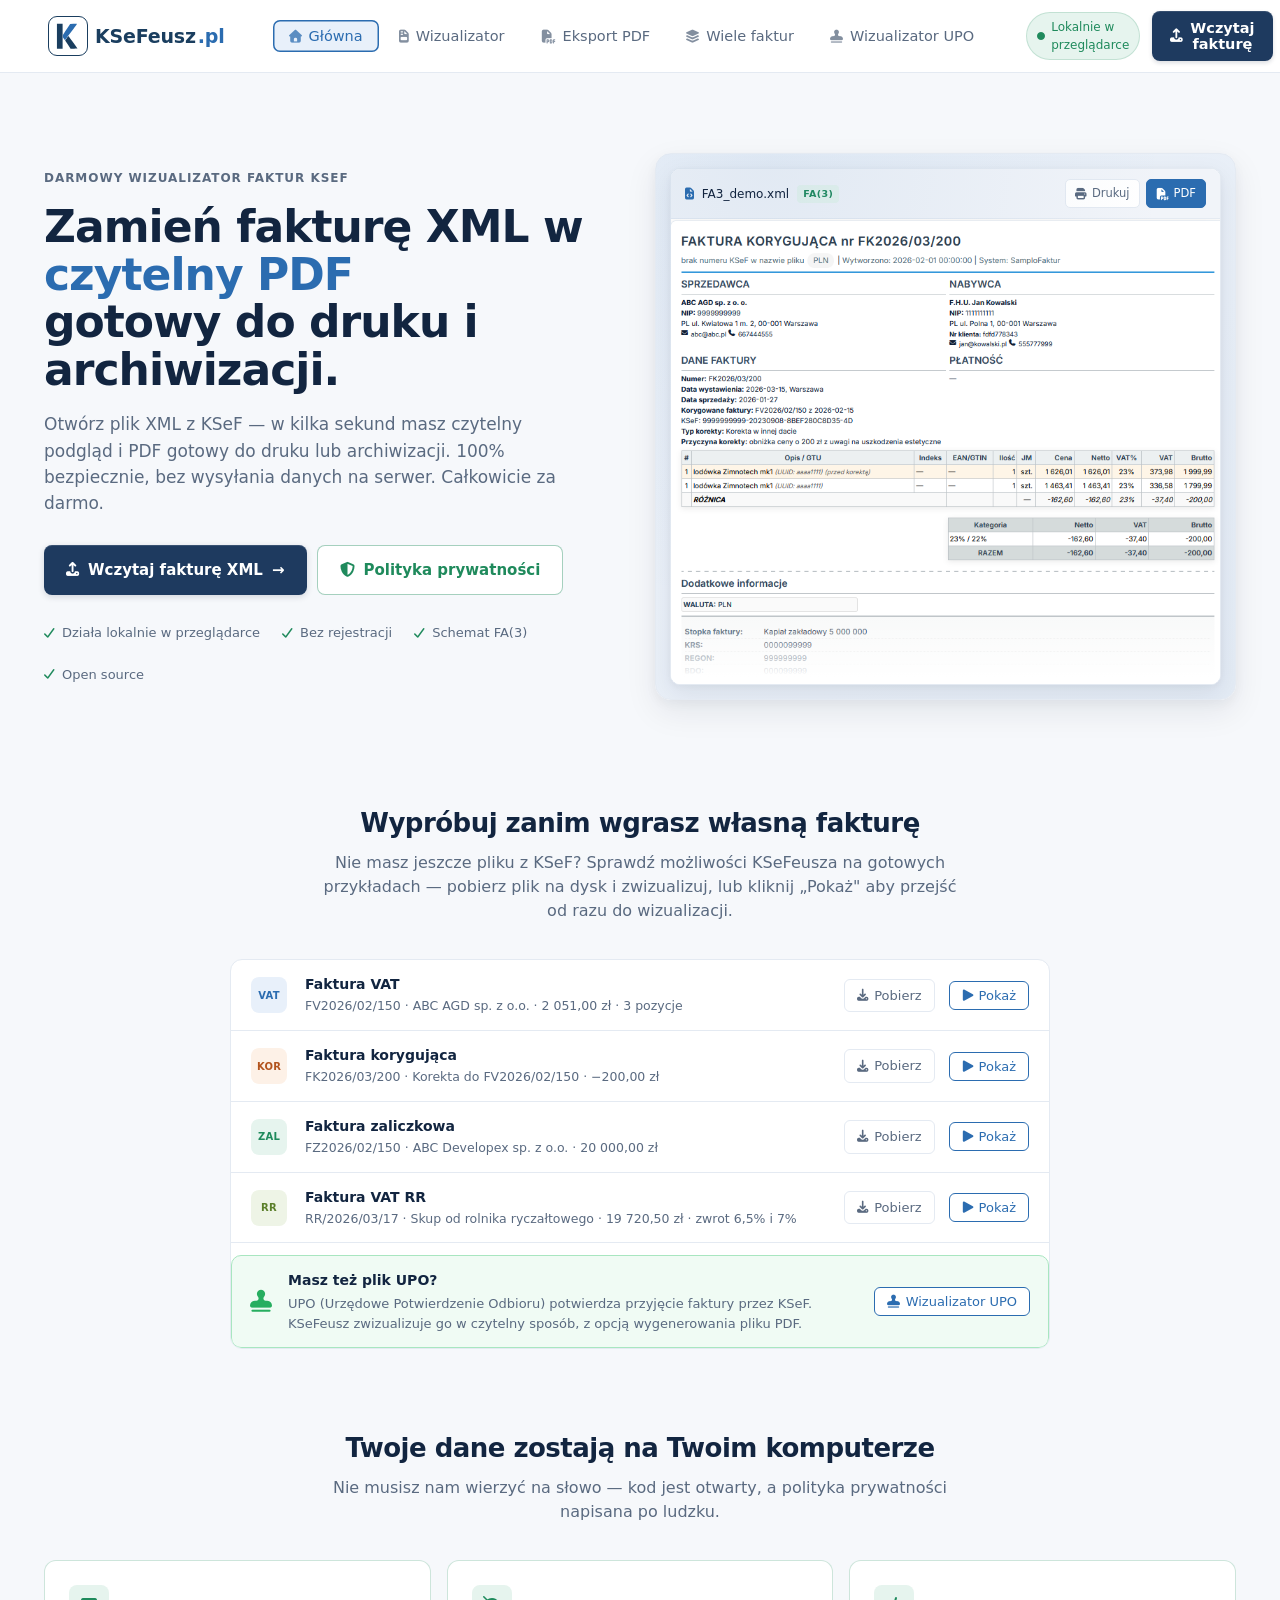
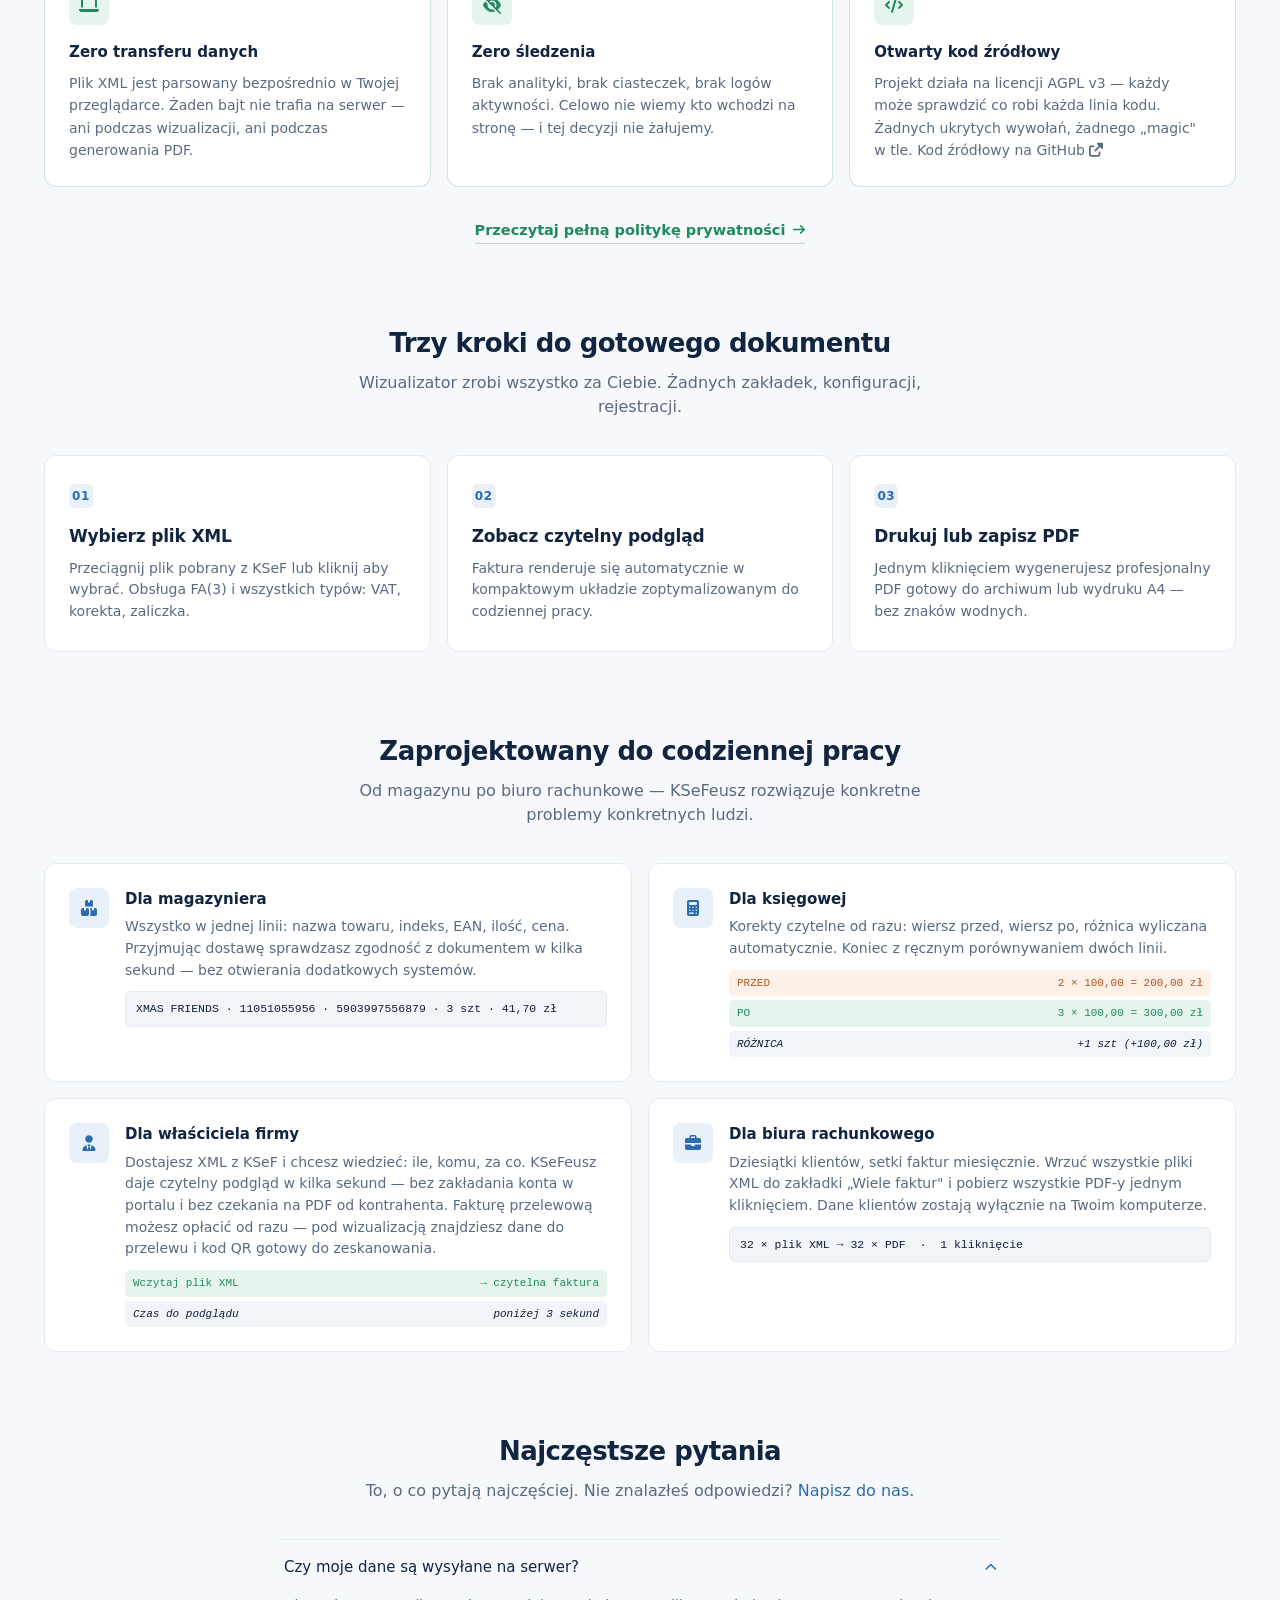
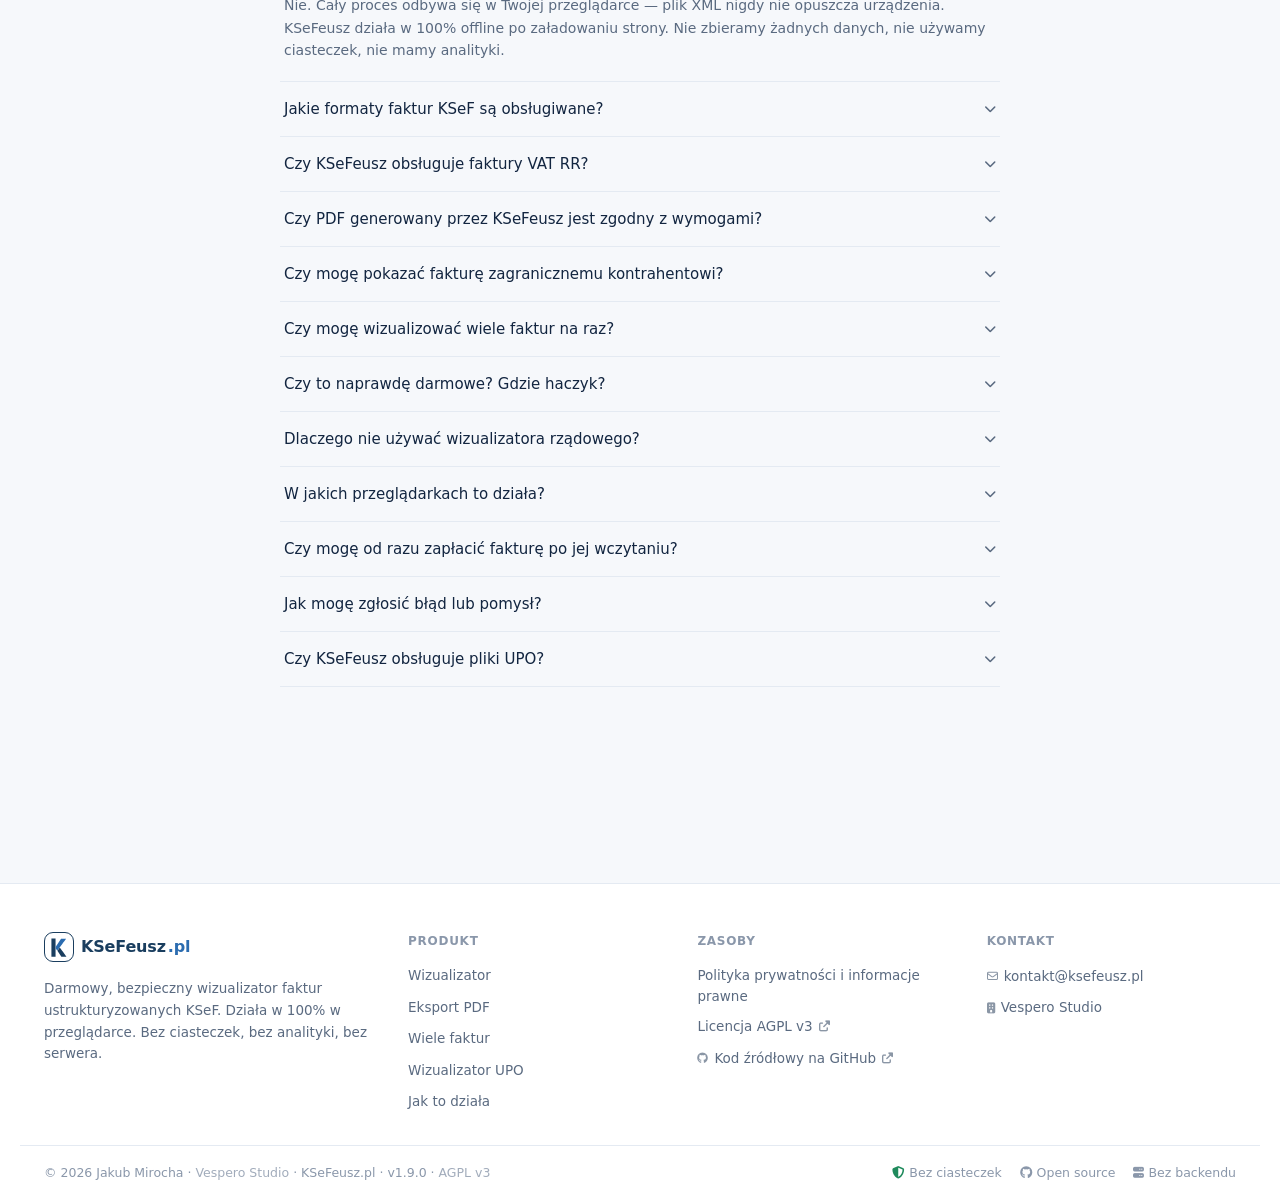
==== commit 278645f6: "Wersja 1.9.0 — strona bez kodu w HTML (gotowa na CSP bez 'unsafe-inline') Cała obsługa strony w plik" ====
--- a/index.html
+++ b/index.html
@@ -22,8 +22,8 @@
 <meta name="twitter:image" content="https://ksefeusz.pl/assets/preview.png">
 
 <link rel="stylesheet" href="css/lib/font-awesome.min.css">
-<link rel="stylesheet" href="css/style.css?v=1.8.8">
-<link rel="stylesheet" href="css/invoice.css?v=1.8.8">
+<link rel="stylesheet" href="css/style.css?v=1.9.0">
+<link rel="stylesheet" href="css/invoice.css?v=1.9.0">
 
 
 <!-- Małe biblioteki potrzebne od razu -->
@@ -36,7 +36,7 @@
 <!-- ===== NAV ===== -->
 <header class="nav">
   <div class="nav-inner">
-    <a href="#" class="brand" onclick="event.preventDefault();switchTab('info')" >
+    <a href="#" class="brand" data-action="tab" data-arg="info">
       <div class="brand-logo">
         <svg width="26" height="28" viewBox="0 0 188 201">
           <g transform="translate(0,201) scale(0.1,-0.1)">
@@ -49,19 +49,19 @@
       <span class="brand-name"><b style="color:#1A3E5F">KSeFeusz</b><b style="color:#2B6CB0">.pl</b></span>
     </a>
     <nav class="nav-links">
-      <button class="tab nav-link active" data-tab="info" onclick="switchTab('info')">
+      <button class="tab nav-link active" data-tab="info" data-action="tab" data-arg="info">
         <i class="fas fa-home"></i> Główna
       </button>
-      <button class="tab nav-link" data-tab="faktura" onclick="switchTab('faktura')">
+      <button class="tab nav-link" data-tab="faktura" data-action="tab" data-arg="faktura">
         <i class="fas fa-file-invoice"></i> Wizualizator
       </button>
-      <button class="tab nav-link" data-tab="pdf" onclick="switchTab('pdf')">
+      <button class="tab nav-link" data-tab="pdf" data-action="tab" data-arg="pdf">
         <i class="fas fa-file-pdf"></i> Eksport PDF
       </button>
-      <button class="tab nav-link" data-tab="batch" onclick="switchTab('batch')">
+      <button class="tab nav-link" data-tab="batch" data-action="tab" data-arg="batch">
         <i class="fas fa-layer-group"></i> Wiele faktur
       </button>
-      <button class="tab nav-link" data-tab="upo" onclick="switchTab('upo')">
+      <button class="tab nav-link" data-tab="upo" data-action="tab" data-arg="upo">
         <i class="fas fa-stamp"></i> Wizualizator UPO
       </button>
     </nav>
@@ -70,35 +70,35 @@
         <i class="fas fa-circle"></i>
         Lokalnie w przeglądarce
       </span>
-      <button class="btn-primary" onclick="switchTab('faktura')">
+      <button class="btn-primary" data-action="tab" data-arg="faktura">
         <i class="fas fa-upload"></i>
         Wczytaj fakturę
       </button>
-      <button class="hamburger" id="hamburger" onclick="toggleHamburger()" aria-label="Menu" aria-expanded="false" aria-controls="navMobile">
+      <button class="hamburger" id="hamburger" data-action="menu" aria-label="Menu" aria-expanded="false" aria-controls="navMobile">
         <span></span><span></span><span></span>
       </button>
     </div>
   </div>
   <div class="nav-mobile" id="navMobile" role="navigation" aria-label="Nawigacja mobilna">
-    <button type="button" class="nav-mobile-item" data-tab="info" onclick="switchTab('info');closeHamburger()">
+    <button type="button" class="nav-mobile-item" data-tab="info" data-action="tab" data-arg="info" data-close-menu>
       <i class="fas fa-home"></i> Główna
     </button>
-    <button type="button" class="nav-mobile-item" data-tab="pdf" onclick="switchTab('pdf');closeHamburger()">
+    <button type="button" class="nav-mobile-item" data-tab="pdf" data-action="tab" data-arg="pdf" data-close-menu>
       <i class="fas fa-file-pdf"></i> Eksport PDF
       <span class="nav-mobile-badge">MOBILE</span>
     </button>
-    <button type="button" class="nav-mobile-item" data-tab="faktura" onclick="switchTab('faktura');closeHamburger()">
+    <button type="button" class="nav-mobile-item" data-tab="faktura" data-action="tab" data-arg="faktura" data-close-menu>
       <i class="fas fa-file-invoice"></i> Wizualizator HTML
     </button>
-    <button type="button" class="nav-mobile-item" data-tab="batch" onclick="switchTab('batch');closeHamburger()">
+    <button type="button" class="nav-mobile-item" data-tab="batch" data-action="tab" data-arg="batch" data-close-menu>
       <i class="fas fa-layer-group"></i> Wiele faktur
     </button>
-    <button type="button" class="nav-mobile-item" data-tab="upo" onclick="switchTab('upo');closeHamburger()">
+    <button type="button" class="nav-mobile-item" data-tab="upo" data-action="tab" data-arg="upo" data-close-menu>
       <i class="fas fa-stamp"></i> Wizualizator UPO
     </button>
     <div class="nav-mobile-sep"></div>
     <div class="nav-mobile-cta">
-      <button type="button" class="btn-primary" onclick="switchTab('faktura');closeHamburger()">
+      <button type="button" class="btn-primary" data-action="tab" data-arg="faktura" data-close-menu>
         <i class="fas fa-upload"></i> Wczytaj fakturę
       </button>
     </div>
@@ -116,12 +116,12 @@
       <h1>Zamień fakturę XML w <br><span class="accent-word">czytelny PDF</span><br>gotowy do druku i archiwizacji.</h1>
       <p class="hero-lede">Otwórz plik XML z KSeF — w kilka sekund masz czytelny podgląd i PDF gotowy do druku lub archiwizacji. 100% bezpiecznie, bez wysyłania danych na serwer. Całkowicie za darmo.</p>
       <div class="hero-ctas">
-        <button class="btn-hero-primary hero-btn-desktop" onclick="switchTab('faktura')">
+        <button class="btn-hero-primary hero-btn-desktop" data-action="tab" data-arg="faktura">
           <i class="fas fa-upload"></i>
           Wczytaj fakturę XML
           <span class="arrow">→</span>
         </button>
-        <button class="btn-hero-primary hero-btn-mobile" onclick="switchTab('pdf')">
+        <button class="btn-hero-primary hero-btn-mobile" data-action="tab" data-arg="pdf">
           <i class="fas fa-file-pdf"></i>
           Generuj PDF z faktury
           <span class="arrow">→</span>
@@ -176,7 +176,7 @@
           <p>FV2026/02/150 · ABC AGD sp. z o.o. · 2 051,00 zł · 3 pozycje</p>
         </div>
         <a href="samples/FA3_faktura_vat.xml" download class="sample-row-btn ghost"><i class="fas fa-download"></i> Pobierz</a>
-        <button class="sample-row-btn primary" onclick="loadSampleFile('samples/FA3_faktura_vat.xml', 'FA3_faktura_vat')"><i class="fas fa-play"></i> Pokaż</button>
+        <button class="sample-row-btn primary" data-action="sample" data-arg="FA3_faktura_vat"><i class="fas fa-play"></i> Pokaż</button>
       </div>
       <div class="sample-row">
         <div class="sample-badge kor">KOR</div>
@@ -185,7 +185,7 @@
           <p>FK2026/03/200 · Korekta do FV2026/02/150 · −200,00 zł</p>
         </div>
         <a href="samples/FA3_faktura_korekta.xml" download class="sample-row-btn ghost"><i class="fas fa-download"></i> Pobierz</a>
-        <button class="sample-row-btn primary" onclick="loadSampleFile('samples/FA3_faktura_korekta.xml', 'FA3_faktura_korekta')"><i class="fas fa-play"></i> Pokaż</button>
+        <button class="sample-row-btn primary" data-action="sample" data-arg="FA3_faktura_korekta"><i class="fas fa-play"></i> Pokaż</button>
       </div>
       <div class="sample-row">
         <div class="sample-badge zal">ZAL</div>
@@ -194,7 +194,7 @@
           <p>FZ2026/02/150 · ABC Developex sp. z o.o. · 20 000,00 zł</p>
         </div>
         <a href="samples/FA3_faktura_zaliczkowa.xml" download class="sample-row-btn ghost"><i class="fas fa-download"></i> Pobierz</a>
-        <button class="sample-row-btn primary" onclick="loadSampleFile('samples/FA3_faktura_zaliczkowa.xml', 'FA3_faktura_zaliczkowa')"><i class="fas fa-play"></i> Pokaż</button>
+        <button class="sample-row-btn primary" data-action="sample" data-arg="FA3_faktura_zaliczkowa"><i class="fas fa-play"></i> Pokaż</button>
       </div>
       <div class="sample-row">
         <div class="sample-badge rr">RR</div>
@@ -203,7 +203,7 @@
           <p>RR/2026/03/17 · Skup od rolnika ryczałtowego · 19 720,50 zł · zwrot 6,5% i 7%</p>
         </div>
         <a href="samples/FA_RR_przyklad.xml" download class="sample-row-btn ghost"><i class="fas fa-download"></i> Pobierz</a>
-        <button class="sample-row-btn primary" onclick="loadSampleFile('samples/FA_RR_przyklad.xml', 'FA_RR_przyklad')"><i class="fas fa-play"></i> Pokaż</button>
+        <button class="sample-row-btn primary" data-action="sample" data-arg="FA_RR_przyklad"><i class="fas fa-play"></i> Pokaż</button>
       </div>
       <div class="samples-upo-promo">
         <div class="samples-upo-icon"><i class="fas fa-stamp"></i></div>
@@ -211,7 +211,7 @@
           <h5>Masz też plik UPO?</h5>
           <p>UPO (Urzędowe Potwierdzenie Odbioru) potwierdza przyjęcie faktury przez KSeF. KSeFeusz zwizualizuje go w czytelny sposób, z opcją wygenerowania pliku PDF.</p>
         </div>
-        <button class="sample-row-btn primary" onclick="switchTab('upo')"><i class="fas fa-stamp"></i> Wizualizator UPO</button>
+        <button class="sample-row-btn primary" data-action="tab" data-arg="upo"><i class="fas fa-stamp"></i> Wizualizator UPO</button>
       </div>
     </div>
 
@@ -317,84 +317,84 @@
       <p class="section-desc">To, o co pytają najczęściej. Nie znalazłeś odpowiedzi? <a href="mailto:kontakt@ksefeusz.pl" class="faq-contact-link">Napisz do nas.</a></p>
       <div class="faq-wrap">
         <div class="faq-item open">
-          <button class="faq-q" onclick="toggleFaq(this)">
+          <button class="faq-q" data-action="faq">
             <span>Czy moje dane są wysyłane na serwer?</span>
             <i class="fas fa-chevron-down faq-chev"></i>
           </button>
           <div class="faq-a">Nie. Cały proces odbywa się w Twojej przeglądarce — plik XML nigdy nie opuszcza urządzenia. KSeFeusz działa w 100% offline po załadowaniu strony. Nie zbieramy żadnych danych, nie używamy ciasteczek, nie mamy analityki.</div>
         </div>
         <div class="faq-item">
-          <button class="faq-q" onclick="toggleFaq(this)">
+          <button class="faq-q" data-action="faq">
             <span>Jakie formaty faktur KSeF są obsługiwane?</span>
             <i class="fas fa-chevron-down faq-chev"></i>
           </button>
           <div class="faq-a">Obsługujemy schemat FA(3) — aktualny wzór Ministerstwa Finansów — oraz FA_RR(1), czyli faktury VAT RR wystawiane rolnikom ryczałtowym. W FA(3) renderujemy wszystkie typy faktur: VAT, korygujące, zaliczkowe, końcowe, faktury do paragonu; faktury z załącznikami również. Typ dokumentu rozpoznajemy automatycznie po wczytaniu pliku — nie trzeba nic wybierać. Osobna zakładka obsługuje pliki UPO.</div>
         </div>
         <div class="faq-item">
-          <button class="faq-q" onclick="toggleFaq(this)">
+          <button class="faq-q" data-action="faq">
             <span>Czy KSeFeusz obsługuje faktury VAT RR?</span>
             <i class="fas fa-chevron-down faq-chev"></i>
           </button>
           <div class="faq-a">Tak. Faktura VAT RR dokumentuje skup produktów rolnych lub usług rolniczych od rolnika ryczałtowego. W odróżnieniu od zwykłej faktury wystawia ją <strong>nabywca</strong>, a nie sprzedawca — tak nakazuje art. 116 ustawy o VAT. Dlatego opis nagłówków jest zmieniony na następujący: „Sprzedawca (rolnik ryczałtowy)” i „Nabywca (wystawca faktury)”. Zryczałtowany zwrot podatku — w skrócie ZZP, 6,5% albo 7% — pokazujemy osobno przy każdej pozycji. Dane do przelewu prowadzą na rachunek rolnika, bo to on dostaje pieniądze. Faktury VAT RR wizualizujemy tylko po polsku.</div>
         </div>
         <div class="faq-item">
-          <button class="faq-q" onclick="toggleFaq(this)">
+          <button class="faq-q" data-action="faq">
             <span>Czy PDF generowany przez KSeFeusz jest zgodny z wymogami?</span>
             <i class="fas fa-chevron-down faq-chev"></i>
           </button>
           <div class="faq-a">PDF zawiera te same dane co oryginalny plik XML: dane sprzedawcy i nabywcy, numer faktury, daty, pozycje, podsumowanie VAT, numer KSeF, kod QR weryfikacyjny. Może służyć do podglądu i archiwizacji, jednak oficjalnym dokumentem w systemie KSeF pozostaje plik XML.</div>
         </div>
         <div class="faq-item">
-          <button class="faq-q" onclick="toggleFaq(this)">
+          <button class="faq-q" data-action="faq">
             <span>Czy mogę pokazać fakturę zagranicznemu kontrahentowi?</span>
             <i class="fas fa-chevron-down faq-chev"></i>
           </button>
           <div class="faq-a">Tak. Po wczytaniu faktury wybierz język w belce nad podglądem — do wyboru polski, angielski, niemiecki, francuski i ukraiński. Zmiana działa jednocześnie na podglądzie i na generowanym PDF-ie. Tłumaczeniu podlegają jedynie statyczne elementy szablonu dokumentu (etykiety, nagłówki sekcji, nazwy kolumn). Treść merytoryczna faktury — nazwy towarów i usług, adresy, opisy, przyczyna korekty — pozostaje w języku oryginalnym, bo to dane wystawcy, których wizualizator nie zmienia. Kwoty i daty również zachowują format z pliku XML.</div>
         </div>
         <div class="faq-item">
-          <button class="faq-q" onclick="toggleFaq(this)">
+          <button class="faq-q" data-action="faq">
             <span>Czy mogę wizualizować wiele faktur na raz?</span>
             <i class="fas fa-chevron-down faq-chev"></i>
           </button>
           <div class="faq-a">Tak. W zakładce „Wiele faktur" wrzucasz dowolną liczbę plików XML i generujesz wszystkie PDF-y jednym kliknięciem — także tutaj nic nie jest wysyłane na zewnątrz.</div>
         </div>
         <div class="faq-item">
-          <button class="faq-q" onclick="toggleFaq(this)">
+          <button class="faq-q" data-action="faq">
             <span>Czy to naprawdę darmowe? Gdzie haczyk?</span>
             <i class="fas fa-chevron-down faq-chev"></i>
           </button>
           <div class="faq-a">Nie ma haczyka. Projekt jest open source (licencja AGPL v3), rozwijany jako narzędzie pomocnicze. Nie wymagamy konta, nie mamy wersji płatnej, nie sprzedajemy danych (bo ich nie mamy).</div>
         </div>
         <div class="faq-item">
-          <button class="faq-q" onclick="toggleFaq(this)">
+          <button class="faq-q" data-action="faq">
             <span>Dlaczego nie używać wizualizatora rządowego?</span>
             <i class="fas fa-chevron-down faq-chev"></i>
           </button>
           <div class="faq-a">Możesz używać. KSeFeusz powstał, bo rządowy wzorzec jest rozwlekły przy większej liczbie pozycji i słabo drukuje się na A4. Stworzyliśmy własny, kompaktowy układ zoptymalizowany pod codzienną pracę.</div>
         </div>
         <div class="faq-item">
-          <button class="faq-q" onclick="toggleFaq(this)">
+          <button class="faq-q" data-action="faq">
             <span>W jakich przeglądarkach to działa?</span>
             <i class="fas fa-chevron-down faq-chev"></i>
           </button>
           <div class="faq-a">We wszystkich nowoczesnych przeglądarkach: Chrome, Firefox, Edge, Safari, Opera. Zalecamy aktualną wersję. Nie działamy na Internet Explorer — ale jeśli nadal z niego korzystasz, mamy nadzieję, że to przejściowy stan.</div>
         </div>
         <div class="faq-item">
-          <button class="faq-q" onclick="toggleFaq(this)">
+          <button class="faq-q" data-action="faq">
             <span>Czy mogę od razu zapłacić fakturę po jej wczytaniu?</span>
             <i class="fas fa-chevron-down faq-chev"></i>
           </button>
           <div class="faq-a">Tak. Dla faktur przelewowych pod wizualizacją pojawia się przycisk <strong>„Pokaż dane do przelewu"</strong>. Po kliknięciu rozwijają się gotowe dane: odbiorca, adres, NIP, numer rachunku, kwota i tytuł — każde pole z przyciskiem „Kopiuj". Obok wyświetla się kod QR zgodny ze standardem ZBP, który większość aplikacji bankowych odczytuje bezpośrednio (wystarczy zeskanować telefon).<br><br>Pod numerem rachunku znajdziesz też przycisk <strong>„Sprawdź białą listę"</strong> — weryfikuje on w czasie rzeczywistym, czy konto widnieje w rejestrze czynnych podatników VAT Ministerstwa Finansów. To szczególnie ważne przy płatnościach powyżej 15 000 zł: przelew na konto spoza białej listy może pozbawić Cię prawa do odliczenia VAT. Sekcja nie pojawi się gdy faktura jest już oznaczona jako opłacona lub kwota jest ujemna (korekty).</div>
         </div>
         <div class="faq-item">
-          <button class="faq-q" onclick="toggleFaq(this)">
+          <button class="faq-q" data-action="faq">
             <span>Jak mogę zgłosić błąd lub pomysł?</span>
             <i class="fas fa-chevron-down faq-chev"></i>
           </button>
           <div class="faq-a">Napisz na <a href="mailto:kontakt@ksefeusz.pl" class="faq-contact-link">kontakt@ksefeusz.pl</a>. Każdy e-mail czytamy osobiście. Wiele funkcji pojawiło się w aplikacji dzięki sugestiom użytkowników.</div>
         </div>
         <div class="faq-item">
-          <button class="faq-q" onclick="toggleFaq(this)">
+          <button class="faq-q" data-action="faq">
             <span>Czy KSeFeusz obsługuje pliki UPO?</span>
             <i class="fas fa-chevron-down faq-chev"></i>
           </button>
@@ -424,16 +424,16 @@
     <div class="mobile-pdf-notice">
       <span class="mpn-icon"><i class="fas fa-mobile-alt"></i></span>
       <div class="mpn-text">Na urządzeniu mobilnym najwygodniej jest używać <strong>Eksportu PDF</strong> — plik PDF pobiera się automatycznie po wczytaniu faktury.</div>
-      <button class="action-btn primary mpn-btn" onclick="switchTab('pdf')"><i class="fas fa-file-pdf"></i> Eksport PDF</button>
+      <button class="action-btn primary mpn-btn" data-action="tab" data-arg="pdf"><i class="fas fa-file-pdf"></i> Eksport PDF</button>
     </div>
 
     <!-- Obszar wgrywania pliku -->
-    <div class="upload-area" onclick="document.getElementById('fileInput').click()">
+    <div class="upload-area" data-action="pick-file" data-arg="fileInput">
       <i class="fas fa-folder-open" style="color:var(--accent);"></i>
       <h3>Wybierz plik faktury XML</h3>
       <p>Przeciągnij plik z KSeF lub kliknij aby wybrać</p>
-      <p class="upload-hint">Plik XML pobierzesz z portalu <a href="https://www.podatki.gov.pl/ksef/" target="_blank" rel="noopener" onclick="event.stopPropagation()">podatki.gov.pl</a> → KSeF → Pobierz fakturę</p>
-      <button class="upload-pill-btn" onclick="event.stopPropagation();document.getElementById('fileInput').click()">
+      <p class="upload-hint">Plik XML pobierzesz z portalu <a href="https://www.podatki.gov.pl/ksef/" target="_blank" rel="noopener">podatki.gov.pl</a> → KSeF → Pobierz fakturę</p>
+      <button class="upload-pill-btn" data-action="pick-file" data-arg="fileInput">
         <i class="fas fa-upload"></i> Wybierz plik
       </button>
       <input type="file" id="fileInput" accept=".xml" style="display:none;">
@@ -449,7 +449,7 @@
       <div class="filebar-actions">
 
         <label class="view-toggle-label toggle-row" style="cursor:pointer;gap:8px;">
-          <input type="checkbox" id="viewToggle" onchange="toggleViewMode(this.checked)" style="display:none;">
+          <input type="checkbox" id="viewToggle" data-change="view-mode" style="display:none;">
           <span class="view-toggle-track"><span class="view-toggle-thumb"></span></span>
           <span style="font-size:13px;color:var(--text);">Wszystkie sekcje</span>
         </label>
@@ -467,7 +467,7 @@
 
         <span id="rowDetailsToggleGroup" style="display:none;align-items:center;gap:8px;">
           <label class="view-toggle-label toggle-row" style="cursor:pointer;gap:8px;">
-            <input type="checkbox" id="rowDetailsToggle" onchange="toggleRowDetails(!this.checked)" style="display:none;">
+            <input type="checkbox" id="rowDetailsToggle" data-change="row-details" style="display:none;">
             <span class="view-toggle-track"><span class="view-toggle-thumb"></span></span>
             <span style="font-size:13px;color:var(--text);">Ukryj dodatkowe info</span>
           </label>
@@ -483,7 +483,7 @@
 
         <span class="lang-group">
           <label for="invoiceLang" class="lang-label"><i class="fas fa-language"></i></label>
-          <select id="invoiceLang" class="lang-select" onchange="changeInvoiceLang(this.value)" title="Język wizualizacji faktury">
+          <select id="invoiceLang" class="lang-select" data-change="lang" title="Język wizualizacji faktury">
             <option value="pl" selected>Polski</option>
             <option value="en">English</option>
             <option value="de">Deutsch</option>
@@ -503,13 +503,13 @@
           </span>
         </span>
 
-        <button class="action-btn" onclick="window.print()">
+        <button class="action-btn" data-action="print">
           <i class="fas fa-print"></i> Drukuj
         </button>
         <button class="action-btn primary" id="pdfBtn">
           <i class="fas fa-file-pdf"></i> PDF
         </button>
-        <button class="action-btn danger-ghost" id="newInvoiceBtn" onclick="showUploadArea()" style="display:none;">
+        <button class="action-btn danger-ghost" id="newInvoiceBtn" data-action="showUploadArea" style="display:none;">
           <i class="fas fa-undo-alt"></i> Nowa faktura
         </button>
 
@@ -541,7 +541,7 @@
     <div class="lang-bar">
       <i class="fas fa-language lang-bar-icon"></i>
       <label for="invoiceLangPdf" class="lang-bar-text">Język PDF-a:</label>
-      <select id="invoiceLangPdf" class="lang-select" onchange="changeInvoiceLang(this.value)">
+      <select id="invoiceLangPdf" class="lang-select" data-change="lang">
         <option value="pl" selected>Polski</option>
         <option value="en">English</option>
         <option value="de">Deutsch</option>
@@ -550,11 +550,11 @@
       </select>
       <span class="lang-bar-hint">Wybierz przed wczytaniem pliku. Tłumaczone są etykiety szablonu — treść faktury zostaje w języku oryginału. Faktury VAT RR generują się zawsze po polsku.</span>
     </div>
-    <div id="pdfUploadArea" class="upload-area" onclick="document.getElementById('fileInputPdf').click()">
+    <div id="pdfUploadArea" class="upload-area" data-action="pick-file" data-arg="fileInputPdf">
       <i class="fas fa-file-pdf" style="color:var(--danger);"></i>
       <h3>Wybierz plik faktury</h3>
       <p>PDF zostanie wygenerowany i pobrany automatycznie</p>
-      <button class="upload-pill-btn danger" onclick="event.stopPropagation();document.getElementById('fileInputPdf').click()">
+      <button class="upload-pill-btn danger" data-action="pick-file" data-arg="fileInputPdf">
         <i class="fas fa-upload"></i> Wybierz plik XML
       </button>
       <input type="file" id="fileInputPdf" accept=".xml" style="display:none;">
@@ -566,7 +566,7 @@
       <i class="fas fa-file-invoice" style="font-size:44px;color:var(--accent);display:block;margin-bottom:18px;"></i>
       <p style="font-size:18px;font-weight:600;color:var(--brand-ink);margin-bottom:6px;">Faktura załadowana</p>
       <p id="pdfSampleFileName" style="font-size:13px;color:var(--text-muted);margin-bottom:28px;"></p>
-      <button type="button" class="btn-hero-primary" onclick="downloadSamplePdf()" style="font-size:15px;padding:13px 26px;">
+      <button type="button" class="btn-hero-primary" data-action="downloadSamplePdf" style="font-size:15px;padding:13px 26px;">
         <i class="fas fa-file-pdf"></i>
         Pobierz PDF
         <span class="arrow">→</span>
@@ -592,7 +592,7 @@
     <div class="lang-bar">
       <i class="fas fa-language lang-bar-icon"></i>
       <label for="invoiceLangBatch" class="lang-bar-text">Język PDF-ów:</label>
-      <select id="invoiceLangBatch" class="lang-select" onchange="changeInvoiceLang(this.value)">
+      <select id="invoiceLangBatch" class="lang-select" data-change="lang">
         <option value="pl" selected>Polski</option>
         <option value="en">English</option>
         <option value="de">Deutsch</option>
@@ -611,16 +611,16 @@
         <p>Na urządzeniu mobilnym skorzystaj z Eksportu PDF — wczytaj jeden plik XML i PDF pobierze się automatycznie.</p>
       </div>
       <div class="mbn-cta">
-        <button type="button" class="action-btn primary" onclick="switchTab('pdf')"><i class="fas fa-file-pdf"></i> Eksport PDF</button>
-        <button type="button" class="action-btn" onclick="switchTab('info')"><i class="fas fa-home"></i> Strona główna</button>
-      </div>
-    </div>
-
-    <div class="upload-area" id="batchUploadArea" onclick="document.getElementById('fileInputBatch').click()">
+        <button type="button" class="action-btn primary" data-action="tab" data-arg="pdf"><i class="fas fa-file-pdf"></i> Eksport PDF</button>
+        <button type="button" class="action-btn" data-action="tab" data-arg="info"><i class="fas fa-home"></i> Strona główna</button>
+      </div>
+    </div>
+
+    <div class="upload-area" id="batchUploadArea" data-action="pick-file" data-arg="fileInputBatch">
       <i class="fas fa-layer-group" style="color:var(--accent);"></i>
       <h3>Wybierz pliki faktur</h3>
       <p>Zaznacz wiele plików XML naraz — możesz też dorzucić kolejne później</p>
-      <button class="upload-pill-btn" onclick="event.stopPropagation();document.getElementById('fileInputBatch').click()">
+      <button class="upload-pill-btn" data-action="pick-file" data-arg="fileInputBatch">
         <i class="fas fa-upload"></i> Wybierz pliki
       </button>
       <input type="file" id="fileInputBatch" accept=".xml" multiple style="display:none;">
@@ -628,13 +628,13 @@
 
     <div id="batchPanel" style="display:none;">
       <div class="batch-toolbar">
-        <button type="button" class="batch-toolbar-btn batch-toolbar-btn-add" onclick="document.getElementById('fileInputBatch').click()">
+        <button type="button" class="batch-toolbar-btn batch-toolbar-btn-add" data-action="pick-file" data-arg="fileInputBatch">
           <i class="fas fa-plus"></i> Dodaj kolejne pliki
         </button>
-        <button type="button" class="batch-toolbar-btn batch-toolbar-btn-all" onclick="confirmGenerateAll()">
+        <button type="button" class="batch-toolbar-btn batch-toolbar-btn-all" data-action="confirmGenerateAll">
           <i class="fas fa-file-pdf"></i> Generuj wszystkie PDF
         </button>
-        <button type="button" class="batch-toolbar-btn batch-toolbar-btn-clear" onclick="clearBatchQueue()">
+        <button type="button" class="batch-toolbar-btn batch-toolbar-btn-clear" data-action="clearBatchQueue">
           <i class="fas fa-trash-alt"></i> Wyczyść listę
         </button>
         <span class="batch-count" id="batchCount"></span>
@@ -680,20 +680,20 @@
         <p>Na urządzeniu mobilnym skorzystaj z Eksportu PDF — wczytaj fakturę XML i PDF pobierze się automatycznie.</p>
       </div>
       <div class="mbn-cta">
-        <button type="button" class="action-btn primary" onclick="switchTab('pdf')"><i class="fas fa-file-pdf"></i> Eksport PDF</button>
-        <button type="button" class="action-btn" onclick="switchTab('info')"><i class="fas fa-home"></i> Strona główna</button>
-      </div>
-    </div>
-
-    <div class="upload-area upo-upload-area" onclick="document.getElementById('fileInputUpo').click()">
+        <button type="button" class="action-btn primary" data-action="tab" data-arg="pdf"><i class="fas fa-file-pdf"></i> Eksport PDF</button>
+        <button type="button" class="action-btn" data-action="tab" data-arg="info"><i class="fas fa-home"></i> Strona główna</button>
+      </div>
+    </div>
+
+    <div class="upload-area upo-upload-area" data-action="pick-file" data-arg="fileInputUpo">
       <i class="fas fa-stamp" style="color:#27AE60;"></i>
       <h3>Wybierz plik UPO XML</h3>
       <p>Przeciągnij plik UPO pobrany z KSeF lub kliknij aby wybrać</p>
-      <p class="upload-hint">UPO pobierzesz z portalu <a href="https://www.podatki.gov.pl/ksef/" target="_blank" rel="noopener" onclick="event.stopPropagation()">podatki.gov.pl</a> → KSeF → Pobierz UPO</p>
-      <button class="upload-pill-btn upo-pill-btn" onclick="event.stopPropagation();document.getElementById('fileInputUpo').click()">
+      <p class="upload-hint">UPO pobierzesz z portalu <a href="https://www.podatki.gov.pl/ksef/" target="_blank" rel="noopener">podatki.gov.pl</a> → KSeF → Pobierz UPO</p>
+      <button class="upload-pill-btn upo-pill-btn" data-action="pick-file" data-arg="fileInputUpo">
         <i class="fas fa-upload"></i> Wybierz plik
       </button>
-      <button class="upload-pill-btn upload-pill-btn--ghost" onclick="event.stopPropagation();loadSampleUpo('samples/UPO_przyklad.xml','UPO_przyklad')">
+      <button class="upload-pill-btn upload-pill-btn--ghost" data-action="sample-upo" data-arg="UPO_przyklad">
         <i class="fas fa-play"></i> Załaduj przykład
       </button>
       <input type="file" id="fileInputUpo" accept=".xml" style="display:none;">
@@ -706,10 +706,10 @@
         <code id="upoCurrentFile"></code>
       </div>
       <div class="filebar-actions">
-        <button class="action-btn primary" id="upoPdfBtn" onclick="generateUpoPdf()">
+        <button class="action-btn primary" id="upoPdfBtn" data-action="generateUpoPdf">
           <i class="fas fa-file-pdf"></i> PDF
         </button>
-        <button class="action-btn danger-ghost" onclick="clearUpoFile()">
+        <button class="action-btn danger-ghost" data-action="clearUpoFile">
           <i class="fas fa-undo-alt"></i> Nowe UPO
         </button>
       </div>
@@ -741,11 +741,11 @@
     <div class="footer-col">
       <h5>Produkt</h5>
       <ul>
-        <li><button onclick="switchTab('faktura')">Wizualizator</button></li>
-        <li><button onclick="switchTab('pdf')">Eksport PDF</button></li>
-        <li><button onclick="switchTab('batch')">Wiele faktur</button></li>
-        <li><button onclick="switchTab('upo')">Wizualizator UPO</button></li>
-        <li><button onclick="switchTab('info');setTimeout(()=>document.getElementById('sekcja-jak').scrollIntoView({behavior:'smooth'}),50)">Jak to działa</button></li>
+        <li><button data-action="tab" data-arg="faktura">Wizualizator</button></li>
+        <li><button data-action="tab" data-arg="pdf">Eksport PDF</button></li>
+        <li><button data-action="tab" data-arg="batch">Wiele faktur</button></li>
+        <li><button data-action="tab" data-arg="upo">Wizualizator UPO</button></li>
+        <li><button data-action="tab" data-arg="info" data-scroll="sekcja-jak">Jak to działa</button></li>
       </ul>
     </div>
     <div class="footer-col">
@@ -785,8 +785,8 @@
     <h3 id="batchModalTitle">Generowanie PDF</h3>
     <p id="batchModalMsg"></p>
     <div class="batch-modal-buttons">
-      <button type="button" class="batch-modal-confirm" id="batchModalConfirmBtn" onclick="confirmGenerateAllYes()">Generuj</button>
-      <button type="button" class="batch-modal-cancel" onclick="closeBatchModal()">Anuluj</button>
+      <button type="button" class="batch-modal-confirm" id="batchModalConfirmBtn" data-action="confirmGenerateAllYes">Generuj</button>
+      <button type="button" class="batch-modal-cancel" data-action="closeBatchModal">Anuluj</button>
     </div>
   </div>
 </div>
@@ -799,14 +799,14 @@
 
 <!-- Nasze skrypty -->
 <!-- i18n.js PRZED core.js — core/renderer/main wołają t() ze słownika -->
-<script src="js/i18n.js?v=1.8.8"></script>
-<script src="js/core.js?v=1.8.8"></script>
-<script src="js/utils.js?v=1.8.8"></script>
-<script src="js/renderer.js?v=1.8.8"></script>
-<script src="js/main.js?v=1.8.8"></script>
-<script src="js/upo.js?v=1.8.8"></script>
+<script src="js/i18n.js?v=1.9.0"></script>
+<script src="js/core.js?v=1.9.0"></script>
+<script src="js/utils.js?v=1.9.0"></script>
+<script src="js/renderer.js?v=1.9.0"></script>
+<script src="js/main.js?v=1.9.0"></script>
+<script src="js/upo.js?v=1.9.0"></script>
 <!-- ui.js NA KOŃCU — obsługa przycisków strony; woła funkcje ze wszystkich plików wyżej -->
-<script src="js/ui.js?v=1.8.8"></script>
+<script src="js/ui.js?v=1.9.0"></script>
 
 </body>
 </html>
--- a/css/style.css
+++ b/css/style.css
@@ -1,4 +1,4 @@
-﻿/* ===== KSeFeusz.pl - style.css - wersja 1.8.8 (2026-09-30) ===== */
+﻿/* ===== KSeFeusz.pl - style.css - wersja 1.9.0 (2026-10-03) ===== */
 
 .upload-area.hidden {
   display: none;
--- a/css/invoice.css
+++ b/css/invoice.css
@@ -1,4 +1,4 @@
-/* ===== KSeFeusz.pl - invoice.css - wersja 1.8.8 (2026-09-30) ===== */
+/* ===== KSeFeusz.pl - invoice.css - wersja 1.9.0 (2026-10-03) ===== */
 /* Style podglądu faktury HTML oraz drukowania */
 
 /* ===== KONTENER FAKTURY ===== */
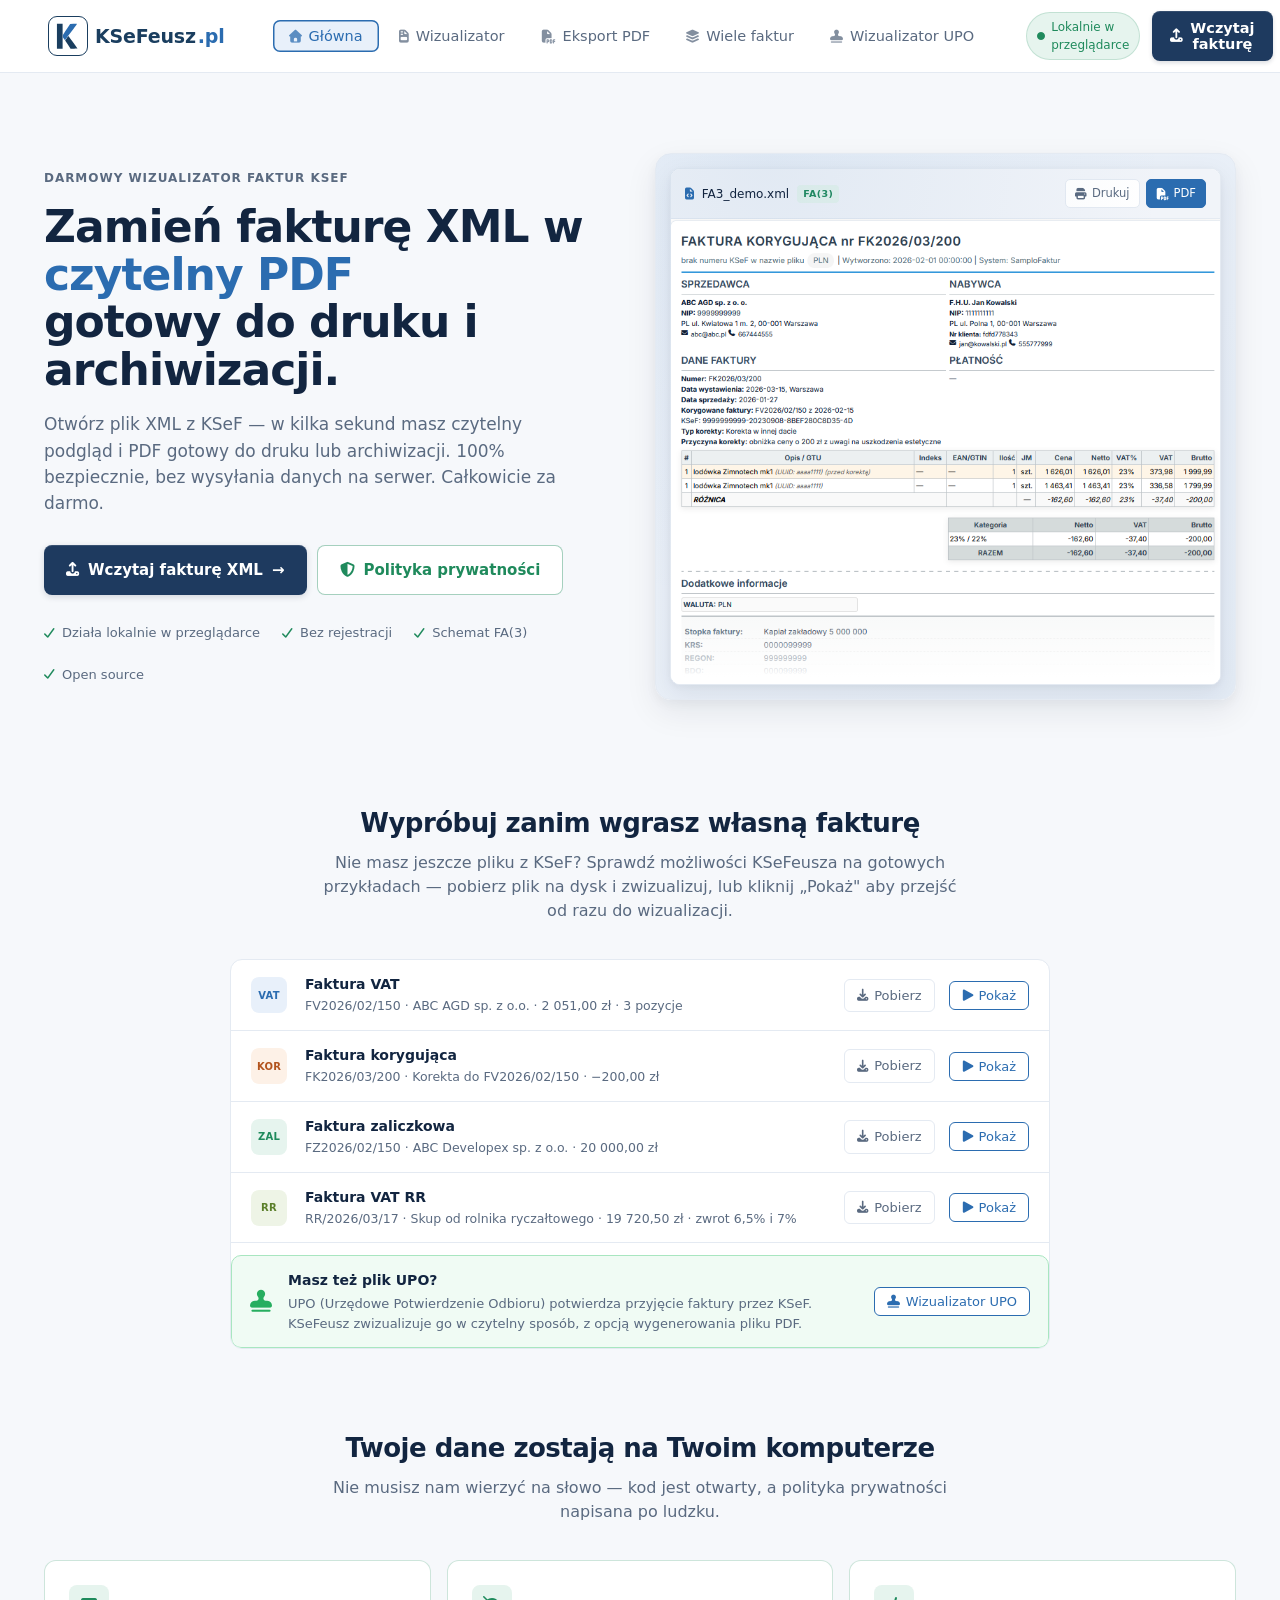
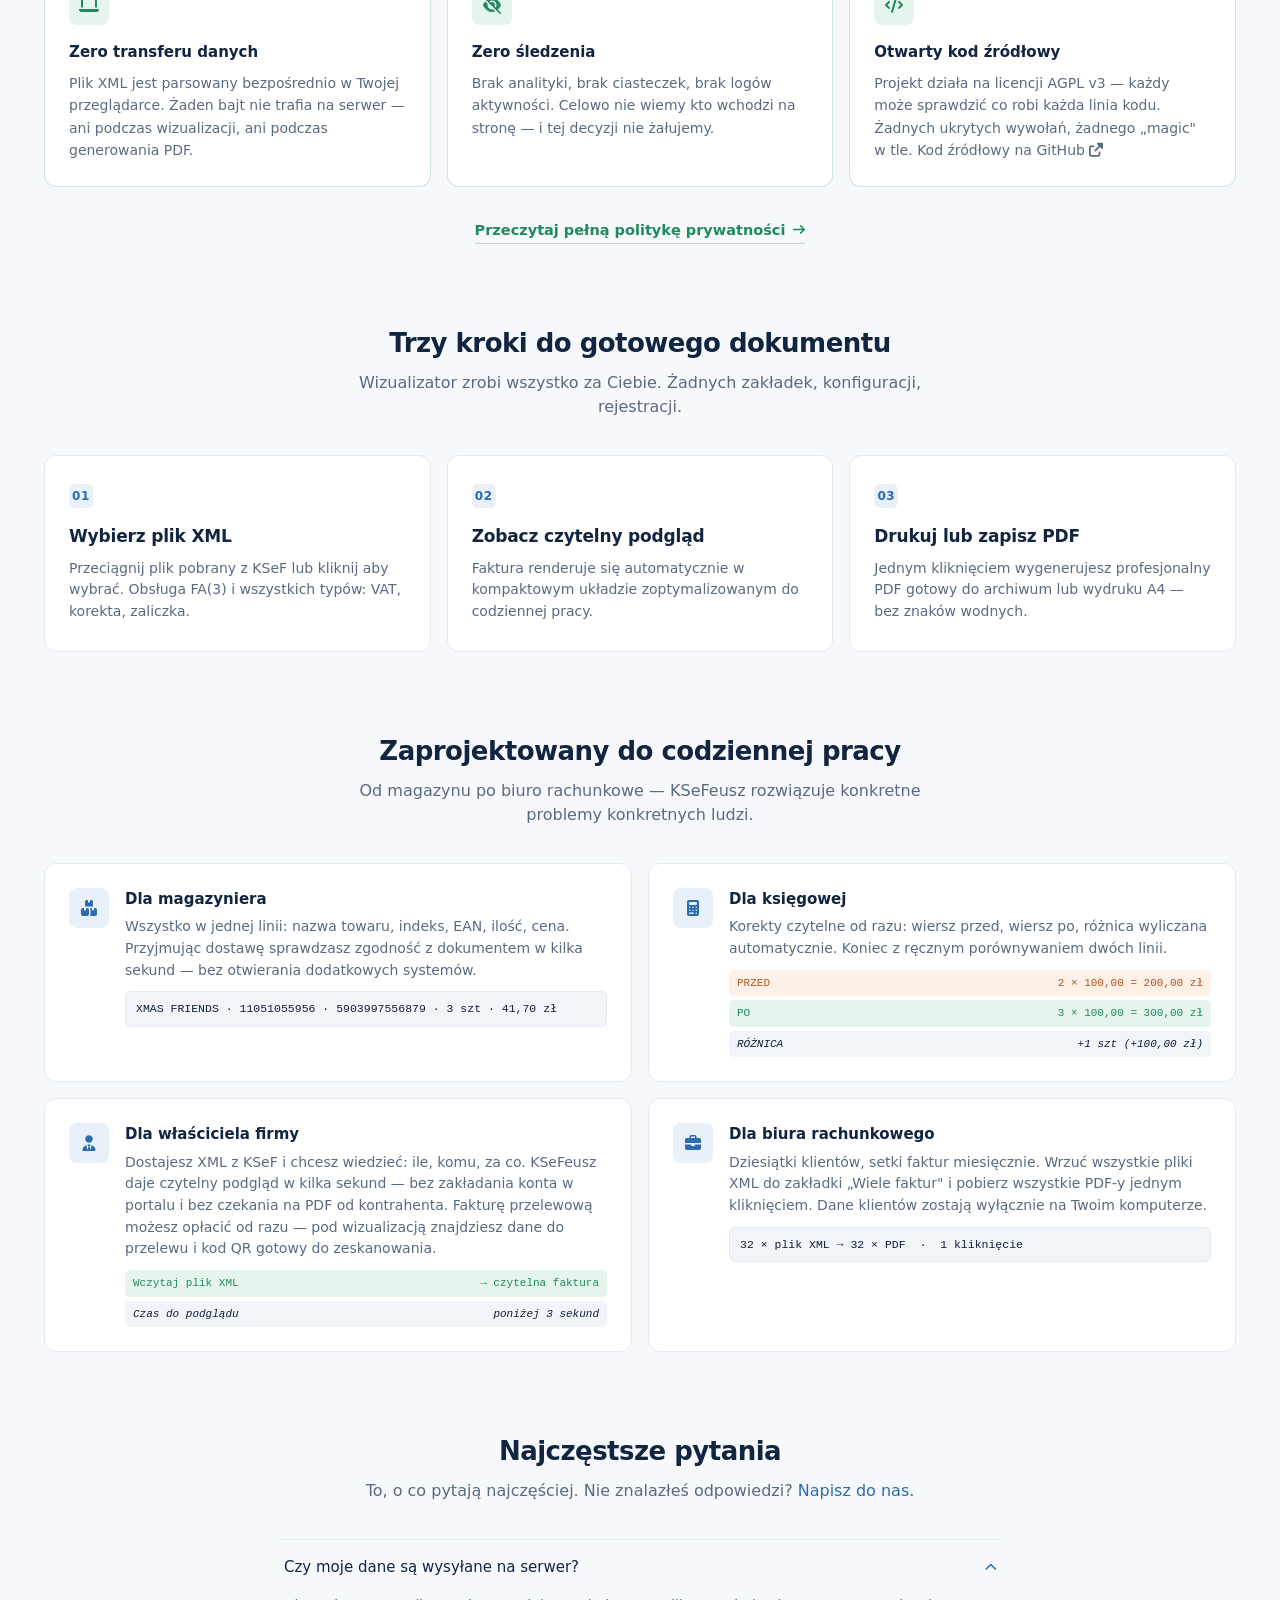
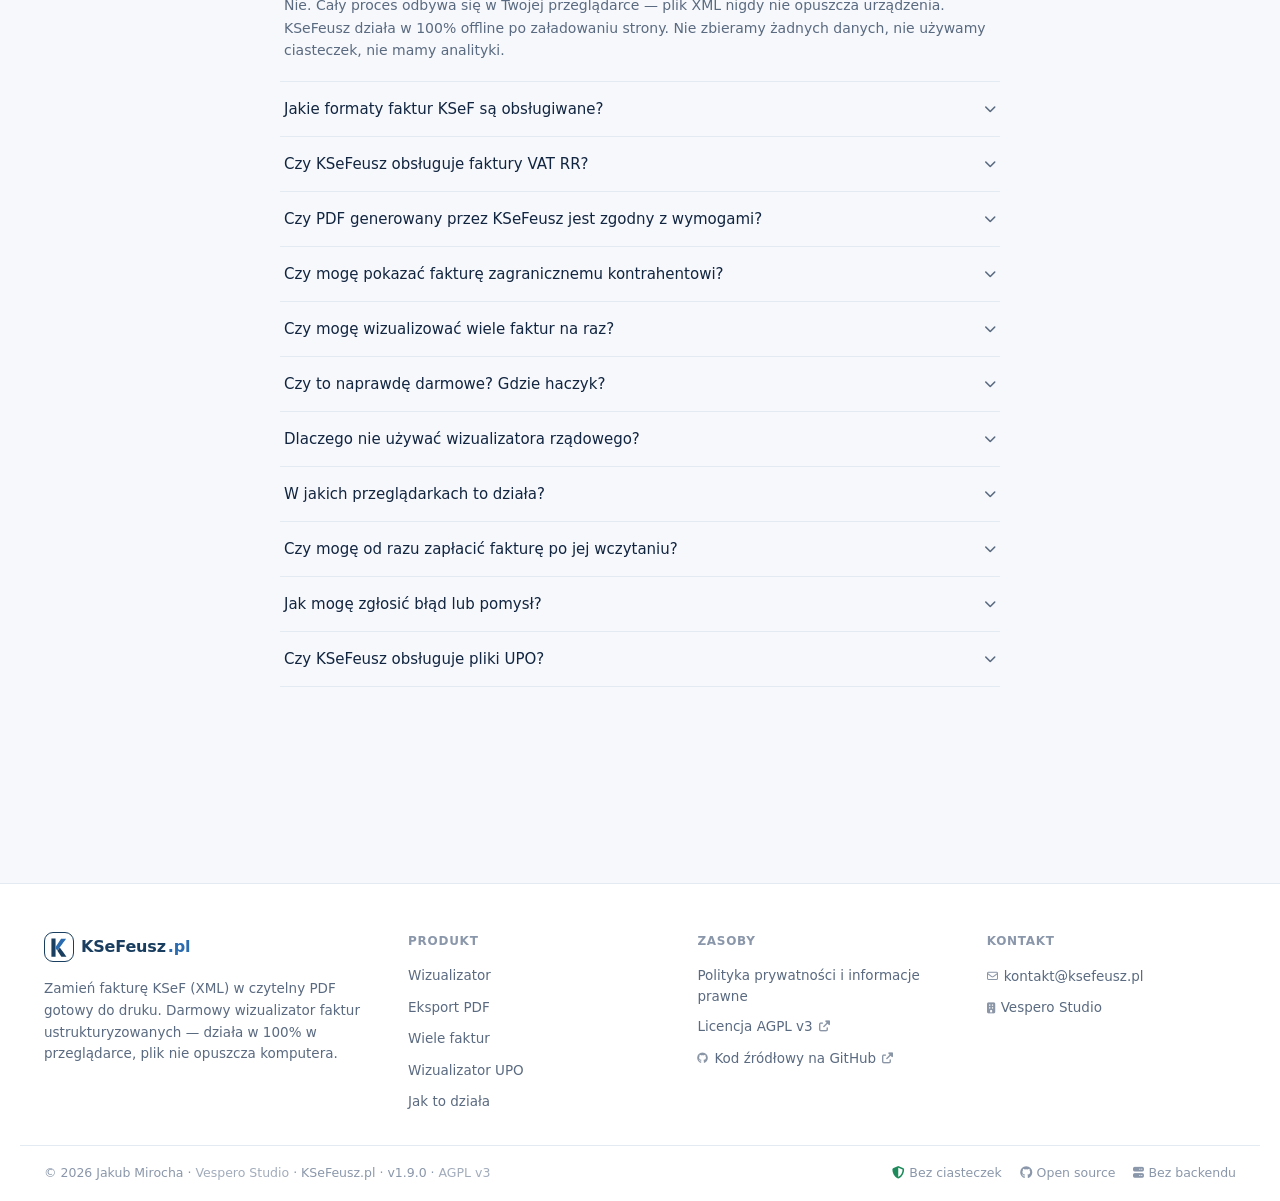
==== commit 89eb65c9: "Tytuł i opis strony: „XML do PDF”, krótszy opis dla wyszukiwarek Google pomijał opis strony (259 zna" ====
--- a/index.html
+++ b/index.html
@@ -2,8 +2,8 @@
 <html lang="pl">
 <head>
 <meta charset="UTF-8">
-<title>KSeFeusz.pl — darmowy wizualizator faktur KSeF</title>
-<meta name="description" content="Darmowy wizualizator faktur ustrukturyzowanych KSeF (FA(3) i faktury VAT RR, XML). Wczytaj plik XML — otrzymasz czytelny podgląd faktury i możliwość eksportu do PDF. Działa w przeglądarce, bez rejestracji, bez serwera. Plik XML nie opuszcza Twojego komputera.">
+<title>KSeFeusz.pl — darmowy wizualizator faktur KSeF: XML do PDF</title>
+<meta name="description" content="Zamień fakturę KSeF (XML) w czytelny PDF gotowy do druku. Darmowy wizualizator faktur ustrukturyzowanych — działa w 100% w przeglądarce, plik nie opuszcza komputera.">
 <meta name="keywords" content="KSeF, faktura ustrukturyzowana, wizualizator KSeF, FA(3), XML do PDF, podgląd faktury KSeF, faktura korygująca, darmowy, online, bez rejestracji">
 <meta name="viewport" content="width=device-width, initial-scale=1.0">
 <link rel="canonical" href="https://ksefeusz.pl/">
@@ -12,13 +12,13 @@
 <!-- Open Graph / Social Media -->
 <meta property="og:type" content="website">
 <meta property="og:url" content="https://ksefeusz.pl/">
-<meta property="og:title" content="KSeFeusz.pl — darmowy wizualizator faktur KSeF">
-<meta property="og:description" content="Darmowy wizualizator faktur ustrukturyzowanych KSeF (FA(3), XML). Podgląd faktury i eksport do PDF — lokalnie w przeglądarce, bez rejestracji, bez serwera.">
+<meta property="og:title" content="KSeFeusz.pl — darmowy wizualizator faktur KSeF: XML do PDF">
+<meta property="og:description" content="Zamień fakturę KSeF (XML) w czytelny PDF gotowy do druku. Darmowy wizualizator faktur ustrukturyzowanych — działa w 100% w przeglądarce, plik nie opuszcza komputera.">
 <meta property="og:image" content="https://ksefeusz.pl/assets/preview.png">
 <meta property="og:locale" content="pl_PL">
 <meta name="twitter:card" content="summary_large_image">
-<meta name="twitter:title" content="KSeFeusz.pl — darmowy wizualizator faktur KSeF">
-<meta name="twitter:description" content="Darmowy wizualizator faktur ustrukturyzowanych KSeF (FA(3), XML). Podgląd faktury i eksport do PDF — lokalnie w przeglądarce, bez rejestracji, bez serwera.">
+<meta name="twitter:title" content="KSeFeusz.pl — darmowy wizualizator faktur KSeF: XML do PDF">
+<meta name="twitter:description" content="Zamień fakturę KSeF (XML) w czytelny PDF gotowy do druku. Darmowy wizualizator faktur ustrukturyzowanych — działa w 100% w przeglądarce, plik nie opuszcza komputera.">
 <meta name="twitter:image" content="https://ksefeusz.pl/assets/preview.png">
 
 <link rel="stylesheet" href="css/lib/font-awesome.min.css">
@@ -736,7 +736,7 @@
         </div>
         <span class="brand-name"><b style="color:#1A3E5F">KSeFeusz</b><b style="color:#2B6CB0">.pl</b></span>
       </div>
-      <p>Darmowy, bezpieczny wizualizator faktur ustrukturyzowanych KSeF. Działa w 100% w przeglądarce. Bez ciasteczek, bez analityki, bez serwera.</p>
+      <p>Zamień fakturę KSeF (XML) w czytelny PDF gotowy do druku. Darmowy wizualizator faktur ustrukturyzowanych — działa w 100% w przeglądarce, plik nie opuszcza komputera.</p>
     </div>
     <div class="footer-col">
       <h5>Produkt</h5>
